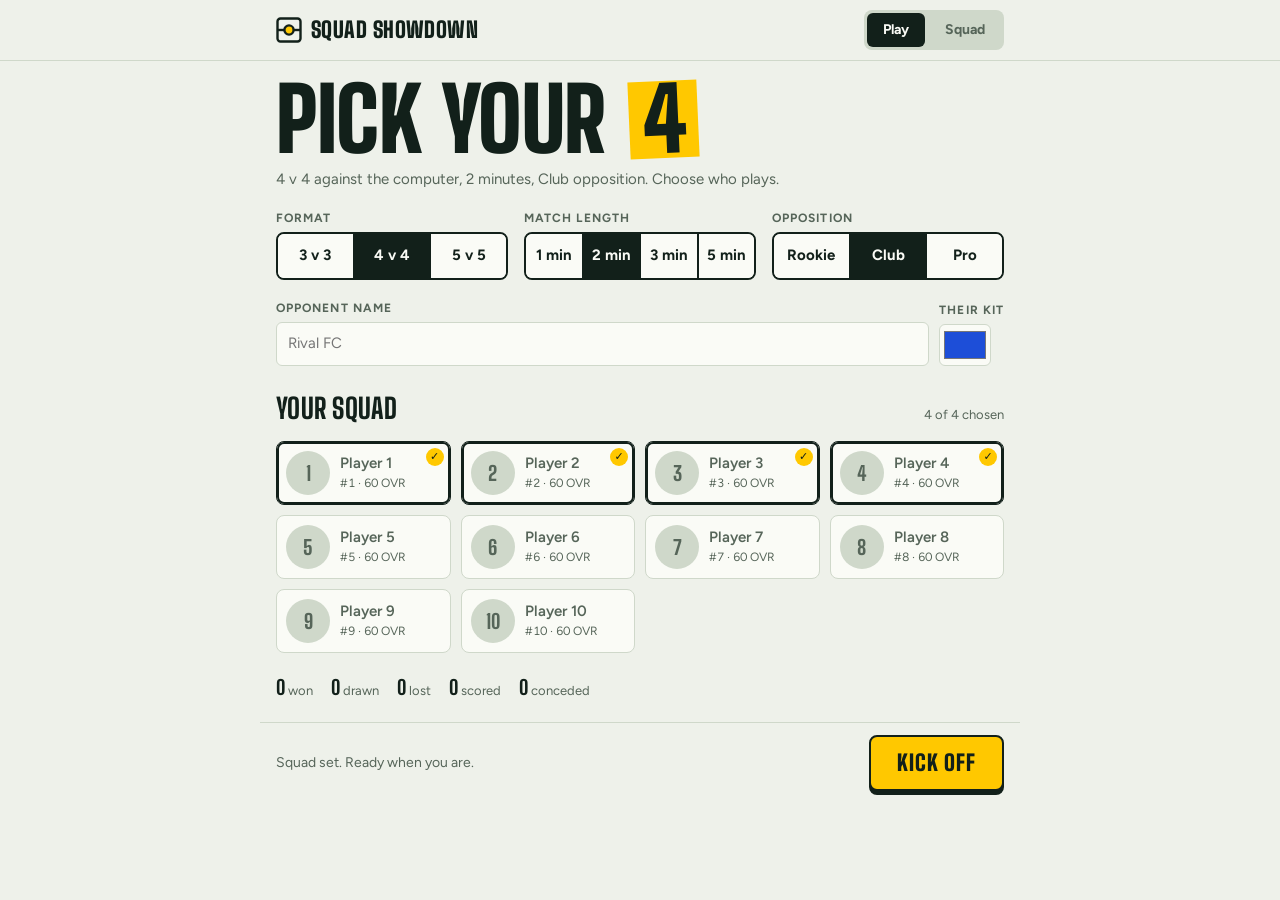
==== index.html @ dc497bc3 "index.html" ====
<!doctype html><html><head><meta charset=utf8><meta name=viewport content="width=device-width,initial-scale=1,viewport-fit=cover"><style>:root{color-scheme:light;box-sizing:border-box;padding-top:env(safe-area-inset-top,0px);padding-bottom:env(safe-area-inset-bottom,0px)}html{scroll-padding-top:env(safe-area-inset-top,0px)}body{margin:0;padding:0;font:14px -apple-system,BlinkMacSystemFont,sans-serif;background:#fff;color:#000}img{max-width:100%}[hidden]:not([hidden=until-found i]){display:none!important}</style></head><body>
<title>Squad Showdown</title>
<link rel="stylesheet" href="https://fonts.googleapis.com/css2?family=Big+Shoulders+Display:wght@700;800;900&family=Figtree:wght@400;500;600;700&display=swap">
<style>
/* Layout: one-column app with two tabs (Play, Squad). The match runs full-screen on a dark hall-floor stage; bib yellow marks the single main action on each screen. */
:root{
  --bg:#eef1ea; --surface:#fafbf6; --ink:#12201a; --muted:#566559; --line:#cfd8ca;
  --accent:#ffc800; --accent-ink:#12201a; --edge:#12201a; --danger:#b3261e; --ok:#1c7d45;
  --stage:#0f1913; --stage-ink:#eef5ef; --stage-mute:#93a89a;
  --f-display:'Big Shoulders Display','Arial Narrow',Impact,sans-serif;
  --f-body:'Figtree',system-ui,-apple-system,'Segoe UI',Roboto,sans-serif;
}
@media (prefers-color-scheme: dark){
  :root:not([data-theme="light"]){
    --bg:#0c1410; --surface:#15201a; --ink:#e8f0ea; --muted:#8fa296; --line:#273529;
    --edge:#050806; --danger:#ff8a7d; --ok:#4cd18a; color-scheme:dark;
  }
}
:root[data-theme="dark"]{
  --bg:#0c1410; --surface:#15201a; --ink:#e8f0ea; --muted:#8fa296; --line:#273529;
  --edge:#050806; --danger:#ff8a7d; --ok:#4cd18a; color-scheme:dark;
}
*{box-sizing:border-box}
[hidden]{display:none!important}
body{background:var(--bg);color:var(--ink);font:15px/1.45 var(--f-body);-webkit-text-size-adjust:100%}
html.playing,html.playing body{overflow:hidden}
button,input,textarea{font:inherit;color:inherit}
button{cursor:pointer;touch-action:manipulation}
:focus-visible{outline:3px solid var(--accent);outline-offset:2px}
h1,h2{margin:0;font-family:var(--f-display);text-transform:uppercase;text-wrap:balance}

/* header */
.top{position:sticky;top:env(safe-area-inset-top,0px);z-index:5;background:var(--bg);border-bottom:1px solid var(--line)}
.top-in{max-width:760px;margin:0 auto;padding:10px 16px;display:flex;align-items:center;justify-content:space-between;gap:12px}
.brand{display:flex;align-items:center;gap:9px;font:900 22px/1 var(--f-display);text-transform:uppercase;letter-spacing:.02em}
.brand svg{flex:none}
.tabs{display:flex;gap:4px;background:var(--line);padding:3px;border-radius:8px}
.tabs button{border:0;background:transparent;padding:7px 16px;border-radius:6px;font-weight:700;font-size:14px;color:var(--muted)}
.tabs button[aria-selected="true"]{background:var(--ink);color:var(--surface)}

.wrap{max-width:760px;margin:0 auto;padding:20px 16px 8px;display:flex;flex-direction:column;gap:22px}
.wrap > section{display:flex;flex-direction:column;gap:22px;min-width:0}

/* hero */
.hero h1{font-weight:900;font-size:clamp(46px,13vw,88px);line-height:.88;letter-spacing:-.005em}
.hero .n{display:inline-block;background:var(--accent);color:var(--accent-ink);padding:0 .14em;transform:rotate(-2.5deg);margin-left:.05em}
.lede{margin:10px 0 0;color:var(--muted);max-width:52ch}

/* setup */
.setup{display:grid;grid-template-columns:repeat(auto-fit,minmax(220px,1fr));gap:16px}
fieldset{border:0;margin:0;padding:0;min-width:0}
legend,.lbl{font:700 12px/1 var(--f-body);letter-spacing:.09em;text-transform:uppercase;color:var(--muted);padding:0 0 8px}
.seg{display:flex;border:2px solid var(--ink);border-radius:8px;overflow:hidden}
.seg button{flex:1;border:0;background:var(--surface);padding:11px 6px;font-weight:700;font-size:15px;border-left:2px solid var(--ink);min-width:0}
.seg button:first-child{border-left:0}
.seg button[aria-pressed="true"]{background:var(--ink);color:var(--surface)}
.opp{display:flex;gap:10px;align-items:flex-end;flex-wrap:wrap}
.opp .fld{flex:1;min-width:180px}
.fld{display:flex;flex-direction:column;min-width:0}
.fld > span{font:700 12px/1 var(--f-body);letter-spacing:.09em;text-transform:uppercase;color:var(--muted);padding-bottom:8px}
input[type=text],input[type=number],textarea{width:100%;background:var(--surface);border:1px solid var(--line);border-radius:6px;padding:10px 11px;min-width:0}
input[type=text]:focus,input[type=number]:focus,textarea:focus{border-color:var(--ink)}
input[type=color]{width:52px;height:42px;padding:2px;border:1px solid var(--line);border-radius:6px;background:var(--surface)}

.sec-h{display:flex;align-items:baseline;justify-content:space-between;gap:12px;flex-wrap:wrap}
.sec-h h2{font-size:28px;font-weight:800;letter-spacing:.01em}
.sec-h .mini{color:var(--muted);font-size:13px}

/* pick tiles */
.pick-grid{display:grid;grid-template-columns:repeat(auto-fill,minmax(150px,1fr));gap:10px}
.tile{position:relative;display:flex;align-items:center;gap:10px;text-align:left;background:var(--surface);border:1px solid var(--line);border-radius:8px;padding:9px;min-width:0}
.tile[aria-pressed="true"]{border-color:var(--ink);box-shadow:inset 0 0 0 2px var(--ink)}
.tile .tick{position:absolute;top:6px;right:6px;width:18px;height:18px;border-radius:50%;background:var(--accent);color:var(--accent-ink);display:none;place-items:center;font-size:11px;font-weight:900}
.tile[aria-pressed="true"] .tick{display:grid}
.av{flex:none;width:44px;height:44px;border-radius:50%;overflow:hidden;background:var(--line);display:grid;place-items:center;font:800 20px var(--f-display);color:var(--muted)}
.av img{width:100%;height:100%;object-fit:cover;display:block}
.tt{min-width:0;display:flex;flex-direction:column}
.tn{font-weight:700;white-space:nowrap;overflow:hidden;text-overflow:ellipsis}
.tm{font-size:12px;color:var(--muted);font-variant-numeric:tabular-nums}
.tn.ph{color:var(--muted);font-weight:600}

.record{display:flex;gap:18px;flex-wrap:wrap;color:var(--muted);font-size:13px;font-variant-numeric:tabular-nums}
.record b{color:var(--ink);font:800 20px var(--f-display);margin-right:3px}

/* buttons */
.btn{border:2px solid var(--ink);background:var(--surface);border-radius:8px;padding:10px 16px;font-weight:700}
.btn.primary{background:var(--accent);color:var(--accent-ink);border-color:var(--edge);box-shadow:0 4px 0 var(--edge);font:900 22px/1 var(--f-display);text-transform:uppercase;letter-spacing:.04em;padding:15px 26px}
.btn.primary:active:not(:disabled){transform:translateY(3px);box-shadow:0 1px 0 var(--edge)}
.btn:disabled{opacity:.45;cursor:not-allowed;box-shadow:none}
.link{background:none;border:0;padding:4px 0;color:var(--muted);text-decoration:underline;text-underline-offset:3px;font-size:13px}
.link.warn{color:var(--danger);font-weight:700}

.cta{position:sticky;bottom:env(safe-area-inset-bottom,0px);background:var(--bg);border-top:1px solid var(--line);margin:0 -16px;padding:12px 16px;display:flex;align-items:center;justify-content:space-between;gap:14px;flex-wrap:wrap;z-index:4}
.cta p{margin:0;color:var(--muted);font-size:14px;min-width:0;flex:1 1 180px}

/* squad editor */
.team-row{display:flex;gap:10px;align-items:flex-end;flex-wrap:wrap}
.team-row .fld{flex:1;min-width:200px}
.note{margin:0;color:var(--muted);font-size:14px;max-width:60ch}
.sync{margin:0;padding:9px 12px;border:1px solid var(--line);border-radius:6px;background:var(--surface);color:var(--muted);font-size:13px}
.sync[data-k="ok"]{border-color:var(--ok);color:var(--ok)}
.sync[data-k="err"]{border-color:var(--danger);color:var(--danger)}
.sync[data-k="ro"]{border-color:var(--ink);color:var(--ink)}
.pc-foot .em{color:var(--danger)}
.plist{display:grid;gap:12px}
.pcard{display:grid;grid-template-columns:auto minmax(0,1fr);gap:14px;padding:14px;background:var(--surface);border:1px solid var(--line);border-radius:8px}
.pc-media{position:relative;display:flex;flex-direction:column;align-items:center;gap:8px}
.photo{position:relative;width:84px;height:84px;border-radius:50%;border:2px dashed var(--muted);background:var(--bg);color:var(--muted);display:grid;place-items:center;padding:0;overflow:hidden;font-size:11px;font-weight:700;text-align:center}
.photo span{display:block;margin-top:-6px}
.photo svg{display:block;margin:0 auto 2px}
.photo.has{border:2px solid var(--ink)}
.photo img{width:100%;height:100%;object-fit:cover;display:block}
.unphoto{position:absolute;top:-4px;right:-6px;width:24px;height:24px;border-radius:50%;border:2px solid var(--ink);background:var(--surface);font-weight:900;line-height:1;padding:0;font-size:13px}
.ovr{min-width:44px;text-align:center;font:900 26px/1 var(--f-display);padding:5px 8px 4px;border-radius:6px;background:var(--ink);color:var(--surface);font-variant-numeric:tabular-nums}
.ovr.hi{background:var(--accent);color:var(--accent-ink)}
.pc-main{display:flex;flex-direction:column;gap:12px;min-width:0}
.pc-top{display:flex;gap:10px}
.pc-top .grow{flex:1}
.fld.num{width:74px;flex:none}
.stats{display:grid;grid-template-columns:repeat(auto-fit,minmax(130px,1fr));gap:8px 16px}
.stat{display:flex;flex-direction:column;gap:2px;min-width:0}
.sl{display:flex;justify-content:space-between;align-items:baseline;font-size:12px;letter-spacing:.08em;color:var(--muted)}
.sl output{font:800 18px/1 var(--f-display);color:var(--ink);font-variant-numeric:tabular-nums}
input[type=range]{width:100%;accent-color:var(--ink);margin:4px 0}
.pc-foot{display:flex;justify-content:space-between;align-items:center;gap:10px;min-height:24px}
.pc-foot .mini{font-size:12px;color:var(--muted)}
.row-actions{display:flex;gap:10px;flex-wrap:wrap;align-items:center}
details.backup{border:1px solid var(--line);border-radius:8px;background:var(--surface);padding:12px 14px}
details.backup summary{font-weight:700;cursor:pointer}
details.backup .in{display:flex;flex-direction:column;gap:10px;margin-top:12px}
textarea{min-height:92px;font:12px/1.35 ui-monospace,Menlo,Consolas,monospace;resize:vertical;word-break:break-all}
.msg{margin:0;font-size:13px;color:var(--muted);min-height:1.2em}

/* ---------- match screen ---------- */
#game{position:fixed;inset:0;z-index:100;display:flex;flex-direction:column;background:var(--stage);color:var(--stage-ink);padding-top:env(safe-area-inset-top,0px);padding-bottom:env(safe-area-inset-bottom,0px);touch-action:none;user-select:none;-webkit-user-select:none;-webkit-touch-callout:none}
.hud{display:flex;align-items:center;gap:6px;padding:8px 10px 4px}
.hud > button{flex:none;width:40px;height:40px;border-radius:8px;border:1px solid #ffffff2b;background:#ffffff12;color:var(--stage-ink);font-weight:800;padding:0}
.board{flex:1;min-width:0;display:grid;grid-template-columns:minmax(0,1fr) auto minmax(0,1fr);align-items:center;gap:6px}
.side{display:flex;align-items:center;gap:6px;min-width:0;font:800 14px/1 var(--f-display);text-transform:uppercase;letter-spacing:.05em}
.side.away{justify-content:flex-end}
.side span{overflow:hidden;text-overflow:ellipsis;white-space:nowrap}
.chip{flex:none;width:12px;height:12px;border-radius:50%;border:2px solid #ffffffb0}
.score{display:flex;align-items:center;gap:8px;font:900 38px/1 var(--f-display);font-variant-numeric:tabular-nums}
.score small{font:700 15px/1 var(--f-body);color:var(--stage-mute);min-width:2.9em;text-align:center;font-variant-numeric:tabular-nums}
.score small.low{color:var(--accent)}
.stage{position:relative;flex:1;min-height:0;display:flex;align-items:center;justify-content:center;padding:0 6px}
#cv{display:block;border-radius:10px;touch-action:none}
.banner{position:absolute;left:0;right:0;top:50%;transform:translateY(-50%);text-align:center;pointer-events:none;padding:14px 12px;background:linear-gradient(90deg,transparent,#000000a8 18%,#000000a8 82%,transparent)}
.banner.show{animation:pop .35s cubic-bezier(.2,1.3,.4,1) both}
.banner .t{font:900 clamp(54px,17vw,112px)/.9 var(--f-display);text-transform:uppercase;letter-spacing:.01em}
.banner.goal .t{color:var(--accent)}
.banner .s{margin-top:6px;font-weight:600;color:var(--stage-ink);font-size:16px}
@keyframes pop{from{opacity:0;transform:translateY(-50%) scale(.7)}to{opacity:1;transform:translateY(-50%) scale(1)}}
@media (prefers-reduced-motion: reduce){.banner.show{animation:none}.btn.primary:active:not(:disabled){transform:none}}

.pad{display:none;height:clamp(150px,24vh,190px);padding:0 10px 10px;gap:10px}
#game.touch .pad{display:flex}
#game.touch .kbd{display:none}
.kbd{padding:6px 12px 10px;text-align:center;color:var(--stage-mute);font-size:12px}
.kbd kbd{font:700 11px var(--f-body);background:#ffffff1a;border:1px solid #ffffff2b;border-radius:4px;padding:1px 6px;margin:0 2px;color:var(--stage-ink)}
#stickZone{position:relative;flex:1;min-width:0;touch-action:none}
#stickBase{position:absolute;left:50%;top:50%;width:112px;height:112px;margin:-56px 0 0 -56px;border-radius:50%;border:2px solid #ffffff3d;background:#ffffff0f}
#stickBase.on{border-color:#ffffff80;background:#ffffff1c}
#stickKnob{position:absolute;left:50%;top:50%;width:52px;height:52px;margin:-26px 0 0 -26px;border-radius:50%;background:#ffffffc8;box-shadow:0 2px 8px #0006}
.btns{position:relative;flex:1;min-width:0}
.pb{position:absolute;border-radius:50%;border:2px solid #ffffff55;background:#ffffff14;color:var(--stage-ink);font:900 15px/1 var(--f-display);letter-spacing:.06em;text-transform:uppercase;display:grid;place-items:center;padding:0;touch-action:none}
.pb.on{background:#ffffff40}
#bShoot{width:86px;height:86px;right:6px;bottom:12px;background:conic-gradient(#fff var(--c,0deg),var(--accent) 0);color:var(--accent-ink);border:3px solid #0b120e;font-size:17px}
#bShoot span{display:grid;place-items:center;width:66px;height:66px;border-radius:50%;background:var(--accent)}
#bPass{width:64px;height:64px;right:104px;bottom:26px}
#bSprint{width:64px;height:64px;right:24px;bottom:108px}

.sheet{position:absolute;inset:0;z-index:5;display:grid;place-items:center;background:#060c09c7;padding:16px;touch-action:auto}
.sheet .card{background:var(--surface);color:var(--ink);width:min(100%,400px);border-radius:10px;padding:22px 20px;display:flex;flex-direction:column;gap:14px;max-height:100%;overflow:auto}
.sheet h2{font-size:34px;font-weight:900;line-height:1}
.sheet ul{margin:0;padding:0;list-style:none;display:grid;gap:6px;font-size:14px}
.sheet li{display:flex;gap:8px;align-items:baseline;justify-content:space-between}
.sheet li span:last-child{color:var(--muted);font-variant-numeric:tabular-nums}
.res-score{display:grid;grid-template-columns:minmax(0,1fr) auto minmax(0,1fr);align-items:center;gap:10px;text-align:center}
.res-score .tm{font:800 15px var(--f-display);text-transform:uppercase;letter-spacing:.04em;overflow:hidden;text-overflow:ellipsis;white-space:nowrap;color:var(--ink)}
.res-score .sc{font:900 64px/1 var(--f-display);font-variant-numeric:tabular-nums}
.res-verdict{font:800 14px var(--f-body);letter-spacing:.09em;text-transform:uppercase;color:var(--muted);text-align:center}
.card .btn.primary{font-size:20px;padding:13px 20px}
.btn-row{display:flex;gap:10px;flex-wrap:wrap}
.btn-row .btn{flex:1}
</style>

<div id="app">
  <header class="top">
    <div class="top-in">
      <div class="brand">
        <svg width="26" height="26" viewBox="0 0 26 26" aria-hidden="true"><rect x="1.5" y="1.5" width="23" height="23" rx="3" fill="none" stroke="currentColor" stroke-width="2.4"/><line x1="1.5" y1="13" x2="24.5" y2="13" stroke="currentColor" stroke-width="2.4"/><circle cx="13" cy="13" r="4.6" fill="#ffc800" stroke="currentColor" stroke-width="2.4"/></svg>
        <span>Squad Showdown</span>
      </div>
      <nav class="tabs" role="tablist" aria-label="Sections">
        <button type="button" role="tab" data-tab="play" aria-selected="true">Play</button>
        <button type="button" role="tab" data-tab="squad" aria-selected="false">Squad</button>
      </nav>
    </div>
  </header>

  <main class="wrap">
    <section id="tab-play" aria-label="Match setup">
      <div class="hero">
        <h1 id="pickTitle">Pick your <span class="n">4</span></h1>
        <p class="lede" id="pickSub"></p>
      </div>

      <div class="setup">
        <fieldset><legend>Format</legend>
          <div class="seg" id="segFormat">
            <button type="button" data-v="3">3 v 3</button><button type="button" data-v="4">4 v 4</button><button type="button" data-v="5">5 v 5</button>
          </div>
        </fieldset>
        <fieldset><legend>Match length</legend>
          <div class="seg" id="segMinutes">
            <button type="button" data-v="1">1 min</button><button type="button" data-v="2">2 min</button><button type="button" data-v="3">3 min</button><button type="button" data-v="5">5 min</button>
          </div>
        </fieldset>
        <fieldset><legend>Opposition</legend>
          <div class="seg" id="segLevel">
            <button type="button" data-v="rookie">Rookie</button><button type="button" data-v="club">Club</button><button type="button" data-v="pro">Pro</button>
          </div>
        </fieldset>
      </div>

      <div class="opp">
        <label class="fld"><span>Opponent name</span><input type="text" id="oppName" maxlength="24" placeholder="Rival FC" autocomplete="off"></label>
        <label class="fld" style="flex:none;min-width:0"><span>Their kit</span><input type="color" id="oppColor" value="#1d4ed8"></label>
      </div>

      <div>
        <div class="sec-h"><h2>Your squad</h2><span class="mini" id="pickHint">Tap to select</span></div>
        <div class="pick-grid" id="pickGrid" style="margin-top:12px"></div>
      </div>

      <div class="record" id="record"></div>

      <div class="cta">
        <p id="ctaMsg"></p>
        <button type="button" class="btn primary" id="btnKick">Kick off</button>
      </div>
    </section>

    <section id="tab-squad" hidden aria-label="Squad editor">
      <div class="hero">
        <h1>Your <span class="n">squad</span></h1>
        <p class="lede">These are placeholders. Type each player's name and shirt number, add a photo and set their ratings from 10 to 99. Changes save as you type.</p>
      </div>
      <p class="sync" id="syncNote" role="status" data-k="sync">Connecting to the shared squad...</p>
      <div class="team-row">
        <label class="fld"><span>Team name</span><input type="text" id="teamName" maxlength="28" placeholder="Your Team" autocomplete="off"></label>
        <label class="fld" style="flex:none;min-width:0"><span>Your kit</span><input type="color" id="teamColor" value="#e5383b"></label>
      </div>
      <div class="plist" id="squadList"></div>
      <div class="row-actions">
        <button type="button" class="btn" id="btnAdd">Add player</button>
        <span class="msg" id="addMsg"></span>
      </div>
      <details class="backup">
        <summary>Backup and move to another device</summary>
        <div class="in">
          <p class="note">Copy your squad code and keep it somewhere safe. Paste it here on any device and press Load to bring your players, photos and ratings back.</p>
          <textarea id="bkCode" aria-label="Squad code" placeholder="Your squad code appears here" spellcheck="false"></textarea>
          <div class="row-actions">
            <button type="button" class="btn" id="bkCopy">Copy squad code</button>
            <button type="button" class="btn" id="bkLoad">Load from code</button>
          </div>
          <p class="msg" id="bkMsg" role="status"></p>
        </div>
      </details>
    </section>
  </main>
</div>

<div id="game" hidden>
  <div class="hud">
    <button type="button" id="btnPause" aria-label="Pause">II</button>
    <div class="board">
      <div class="side"><i class="chip" id="hChip"></i><span id="hName">You</span></div>
      <div class="score"><b id="hScore">0</b><small id="clock">2:00</small><b id="aScore">0</b></div>
      <div class="side away"><span id="aName">Rivals</span><i class="chip" id="aChip"></i></div>
    </div>
    <button type="button" id="btnSound" aria-label="Sound on">On</button>
  </div>
  <div class="stage" id="stage">
    <canvas id="cv" aria-label="Football pitch"></canvas>
    <div class="banner" id="banner" hidden><div class="t" id="bT"></div><div class="s" id="bS"></div></div>
    <div class="sheet" id="pauseSheet" hidden>
      <div class="card">
        <h2>Paused</h2>
        <ul>
          <li><span>Move</span><span>Stick or WASD</span></li>
          <li><span>Shoot (hold to power up)</span><span>Shoot or Space</span></li>
          <li><span>Pass, or switch player</span><span>Pass or K</span></li>
          <li><span>Sprint</span><span>Sprint or Shift</span></li>
          <li><span>Tackle (when you have no ball)</span><span>Shoot button</span></li>
        </ul>
        <div class="btn-row"><button type="button" class="btn" id="btnQuit">Quit match</button><button type="button" class="btn primary" id="btnResume">Resume</button></div>
      </div>
    </div>
    <div class="sheet" id="resultSheet" hidden>
      <div class="card">
        <div class="res-verdict" id="resVerdict">Full time</div>
        <div class="res-score"><span class="tm" id="resH"></span><span class="sc" id="resS">0 - 0</span><span class="tm" id="resA"></span></div>
        <ul id="resList"></ul>
        <div class="btn-row"><button type="button" class="btn" id="btnMenu">Squad</button><button type="button" class="btn primary" id="btnRematch">Rematch</button></div>
      </div>
    </div>
  </div>
  <div class="pad" id="pad">
    <div id="stickZone"><div id="stickBase"><div id="stickKnob"></div></div></div>
    <div class="btns">
      <button type="button" class="pb" id="bSprint">Sprint</button>
      <button type="button" class="pb" id="bPass">Pass</button>
      <button type="button" class="pb" id="bShoot" aria-label="Shoot"><span>Shoot</span></button>
    </div>
  </div>
  <div class="kbd">Move <kbd>WASD</kbd> Shoot <kbd>Space</kbd> Pass or switch <kbd>K</kbd> Sprint <kbd>Shift</kbd> Pause <kbd>P</kbd></div>
</div>

<script id="engine">
/* ===== ENGINE: pitch, physics, AI. No DOM access here. ===== */
const W=540,H=820,SIDE=18,M=44,NETD=36,GOAL_W=130,GOAL_X0=(W-GOAL_W)/2,PR=19,BR=8,TAU=Math.PI*2;
const LEVEL={
  rookie:{speed:.8,react:.55,range:190,aimErr:.22,stat:46},
  club:{speed:.92,react:.4,range:230,aimErr:.16,stat:60},
  pro:{speed:1.02,react:.27,range:270,aimErr:.11,stat:75}
};
const FORM={
  3:[{x:.5,d:.2},{x:.25,d:.52},{x:.75,d:.52}],
  4:[{x:.5,d:.18},{x:.2,d:.42},{x:.8,d:.42},{x:.5,d:.64}],
  5:[{x:.32,d:.17},{x:.68,d:.17},{x:.5,d:.42},{x:.2,d:.62},{x:.8,d:.62}]
};
const NICK=['Tank','Rocket','Wall','Ghost','Hammer','Tiny','Flash','Brick','Maverick','Shadow','Bolt','Anchor'];
const hooks={emit(){}};
let G=null;
const input={mx:0,my:0,sprint:false,shoot:false,shootDown:false,shootUp:false,passDown:false};
const clamp=(v,a,b)=>v<a?a:v>b?b:v;
const rand=(a,b)=>a+Math.random()*(b-a);

function mkPlayer(team,idx,d){
  return {id:d.id,team,idx,name:d.name,num:d.num,s:{pace:d.pace,shoot:d.shoot,pass:d.pass,def:d.def},img:d.img||null,
    x:W/2,y:H/2,vx:0,vy:0,dvx:0,dvy:0,fx:0,fy:team===0?-1:1,cd:0,stamina:1,charge:0,tackleT:0,tackleCd:0,ai:{t:Math.random()*.3}};
}
function newMatch(cfg){
  const lv=LEVEL[cfg.level]||LEVEL.club,players=[];
  cfg.home.players.forEach((hp,i)=>players.push(mkPlayer(0,i,hp)));
  const nick=NICK.slice().sort(()=>Math.random()-.5),nums=[];
  while(nums.length<cfg.n){const x=1+Math.floor(Math.random()*30);if(!nums.includes(x))nums.push(x);}
  const st=()=>clamp(Math.round(lv.stat+rand(-9,9)),25,95);
  for(let i=0;i<cfg.n;i++)players.push(mkPlayer(1,i,{id:'ai'+i,name:nick[i],num:nums[i],pace:st(),shoot:st(),pass:st(),def:st()}));
  G={cfg,n:cfg.n,lv,total:cfg.minutes*60,t:cfg.minutes*60,score:[0,0],players,
    ball:{x:W/2,y:H/2,vx:0,vy:0,owner:null,last:null,rot:0},state:'kickoff',stateT:0,kickTeam:0,
    controlled:null,manual:true,expect:null,scorers:[],shots:[0,0],particles:[],paused:false,swT:0};
  resetPositions(0);
  return G;
}
function slotPos(team,i,n,ballDepth,attacking){
  const f=FORM[n][i];
  let d=f.d+(ballDepth-.5)*.5+(attacking?.08:-.02);
  d=clamp(d,.1,.88);
  return {x:W*f.x,y:team===0?H*(1-d):H*d};
}
function resetPositions(kt){
  const g=G,n=g.n,b=g.ball;
  for(const p of g.players){
    const sp=slotPos(p.team,p.idx,n,.5,false);
    p.x=sp.x;p.y=sp.y;p.vx=p.vy=p.dvx=p.dvy=0;p.fx=0;p.fy=p.team===0?-1:1;p.cd=0;p.charge=0;p.tackleT=0;
  }
  const ki=n===5?2:n===4?3:1;
  const kp=g.players.find(p=>p.team===kt&&p.idx===ki);
  kp.x=W/2;kp.y=H/2+(kt===0?30:-30);
  b.x=W/2;b.y=H/2;b.vx=b.vy=0;b.owner=null;b.last=null;
  g.expect=null;g.state='kickoff';g.stateT=0;
  if(g.manual){
    let best=null,bd=1e9;
    for(const p of g.players){if(p.team!==0)continue;const d=Math.hypot(p.x-b.x,p.y-b.y);if(d<bd){bd=d;best=p;}}
    g.controlled=best;
  } else g.controlled=null;
  hooks.emit('kickoff');
}
function maxSpeed(p){
  let s=160+p.s.pace*1.15;
  if(p.team===1)s*=G.lv.speed;else if(p!==G.controlled)s*=.95;
  if(G.ball.owner===p)s*=.93;
  if(p.tackleT>0)s*=1.35;
  return s;
}
function moveTo(p,tx,ty,sf,arrive){
  const dx=tx-p.x,dy=ty-p.y,d=Math.hypot(dx,dy);
  if(d<4){p.dvx=0;p.dvy=0;return;}
  const sp=maxSpeed(p)*sf*(arrive?Math.min(1,d/46):1);
  p.dvx=dx/d*sp;p.dvy=dy/d*sp;
}
function segDist(px,py,ax,ay,bx,by){
  const dx=bx-ax,dy=by-ay,l2=dx*dx+dy*dy||1;
  const t=clamp(((px-ax)*dx+(py-ay)*dy)/l2,0,1);
  return Math.hypot(px-(ax+dx*t),py-(ay+dy*t));
}
function laneOpen(p,m){
  for(const o of G.players){if(o.team===p.team)continue;if(segDist(o.x,o.y,p.x,p.y,m.x,m.y)<30)return false;}
  return true;
}
function kick(p,ax,ay,speed,err){
  const b=G.ball,a=Math.atan2(ay,ax)+(Math.random()-.5)*2*err,cx=Math.cos(a),cy=Math.sin(a);
  b.vx=cx*speed;b.vy=cy*speed;b.owner=null;b.last=p;p.cd=.32;
  b.x=clamp(p.x+cx*(PR+BR+2),BR,W-BR);b.y=clamp(p.y+cy*(PR+BR+2),BR,H-BR);
  hooks.emit('kick',{speed});
}
function passTo(p,m,errBase){
  const tx=m.x+m.vx*.28,ty=m.y+m.vy*.28,dx=tx-p.x,dy=ty-p.y,d=Math.hypot(dx,dy);
  const speed=clamp(220+d*1.45,280,640)*(.88+p.s.pass/500);
  kick(p,dx,dy,speed,errBase*(1.2-p.s.pass/100));
  G.expect={p:m,team:p.team,t:1.4};
}
function pickMate(p,adv){
  const dirY=p.team===0?-1:1;let best=null,bs=-1e9;
  for(const m of G.players){
    if(m.team!==p.team||m===p)continue;
    const dx=m.x-p.x,dy=m.y-p.y,d=Math.hypot(dx,dy);
    if(d<70||d>440)continue;
    const prog=dy*dirY;
    if(adv&&prog<110)continue;
    if(prog<-70)continue;
    if(!laneOpen(p,m))continue;
    const sc=prog*.6-d*.05;
    if(sc>bs){bs=sc;best=m;}
  }
  return best;
}
function aiShoot(p){
  const gy=p.team===0?0:H,tx=GOAL_X0+GOAL_W*rand(.15,.85);
  const speed=(540+p.s.shoot*3.4)*(.92+Math.random()*.1);
  kick(p,tx-p.x,gy-p.y,speed,G.lv.aimErr*(1.25-p.s.shoot/100));
  G.shots[p.team]++;
}
function aiCarry(p,dt){
  const g=G,lv=g.lv,team=p.team,gy=team===0?0:H;
  let ax=W/2-p.x,ay=gy-p.y;
  const l=Math.hypot(ax,ay)||1;ax/=l;ay/=l;
  let nd=1e9;
  for(const o of g.players){
    if(o.team===team)continue;
    const ox=p.x-o.x,oy=p.y-o.y,d=Math.hypot(ox,oy);
    if(d<nd)nd=d;
    if(d<110&&d>.1){const w=(1-d/110)*1.8;ax+=ox/d*w;ay+=oy/d*w;}
  }
  if(p.x<80)ax+=.7;else if(p.x>W-80)ax-=.7;
  const m=Math.hypot(ax,ay)||1,sp=maxSpeed(p);
  p.dvx=ax/m*sp;p.dvy=ay/m*sp;
  p.ai.t-=dt;if(p.ai.t>0)return;
  p.ai.t=lv.react+Math.random()*.15;
  const dg=Math.abs(gy-p.y),lat=Math.abs(p.x-W/2);
  if(dg<lv.range&&lat<dg*.8+30&&Math.random()<.5){aiShoot(p);return;}
  if(nd<68&&Math.random()<.65){const mt=pickMate(p,false);if(mt){passTo(p,mt,lv.aimErr*.6);return;}}
  if(Math.random()<.1){const mt=pickMate(p,true);if(mt)passTo(p,mt,lv.aimErr*.6);}
}
function teamAI(team,dt){
  const g=G,b=g.ball,n=g.n,ps=g.players.filter(p=>p.team===team),owner=b.owner;
  const has=!!owner&&owner.team===team,theirs=!!owner&&owner.team!==team;
  const ballDepth=team===0?1-b.y/H:b.y/H;
  const pb={x:clamp(b.x+b.vx*.28,0,W),y:clamp(b.y+b.vy*.28,0,H)};
  const sorted=ps.slice().sort((a,c)=>((a.x-pb.x)**2+(a.y-pb.y)**2)-((c.x-pb.x)**2+(c.y-pb.y)**2));
  const chasers=new Set(has?[]:sorted.slice(0,n>=5?2:1));
  if(g.expect&&g.expect.team===team)chasers.add(g.expect.p);
  for(const p of ps){
    if(g.manual&&team===0&&p===g.controlled)continue;
    if(p===owner){aiCarry(p,dt);continue;}
    if(chasers.has(p)){
      if(theirs){
        const o=owner;
        moveTo(p,o.x+o.vx*.15,o.y+o.vy*.15,1,false);
        if(p.tackleCd<=0&&Math.hypot(o.x-p.x,o.y-p.y)<44&&Math.random()<1.4*dt*(team===1?g.lv.speed:1)){p.tackleT=.28;p.tackleCd=1.6;}
      } else moveTo(p,pb.x,pb.y,1,false);
      continue;
    }
    if(!has&&p.idx===0){
      const ky=team===0?H-62:62;
      let kx=W/2+clamp((b.x-W/2)*.55,-GOAL_W*.4,GOAL_W*.4);
      const towards=team===0?b.vy>120:b.vy<-120;
      if(towards&&!b.owner){
        const t=(ky-b.y)/b.vy;
        if(t>0&&t<1.2)kx=clamp(b.x+b.vx*t,W/2-GOAL_W*.5,W/2+GOAL_W*.5);
      }
      moveTo(p,kx,ky,1.1,true);
    } else {
      const sp=slotPos(team,p.idx,n,ballDepth,has);
      moveTo(p,sp.x,sp.y,.9,true);
    }
  }
}
function switchNearest(){
  const b=G.ball;let best=null,bd=1e9;
  for(const p of G.players){
    if(p.team!==0||p===G.controlled)continue;
    const d=Math.hypot(p.x-b.x,p.y-b.y);
    if(d<bd){bd=d;best=p;}
  }
  if(best){G.controlled=best;G.swT=.6;}
}
function autoSwitch(dt){
  if(!G.manual)return;
  const b=G.ball;
  if(b.owner&&b.owner.team===0){G.controlled=b.owner;return;}
  G.swT-=dt;
  if(G.swT>0&&G.controlled)return;
  G.swT=.18;
  const px=b.x+b.vx*.28,py=b.y+b.vy*.28;
  let best=null,bd=1e9;
  for(const p of G.players){if(p.team!==0)continue;const d=Math.hypot(p.x-px,p.y-py);if(d<bd){bd=d;best=p;}}
  const c=G.controlled;
  if(!c||(best!==c&&bd+30<Math.hypot(c.x-px,c.y-py)))G.controlled=best;
}
function aimDir(p){
  let ax=input.mx,ay=input.my;const m=Math.hypot(ax,ay);
  if(m<.2){ax=p.fx;ay=p.fy;}else{ax/=m;ay/=m;}
  return [ax,ay];
}
function humanShoot(p){
  let [ax,ay]=aimDir(p);
  const dxg=W/2-p.x,dyg=0-p.y,dg=Math.hypot(dxg,dyg)||1;
  if((ax*dxg+ay*dyg)/dg>.82&&dg<520){
    const cx=W/2+clamp(ax*dg*.35,-GOAL_W*.38,GOAL_W*.38),tx=cx-p.x,ty=0-p.y,l=Math.hypot(tx,ty)||1;
    ax=tx/l;ay=ty/l;
  }
  const c=clamp(p.charge/.7,0,1);
  kick(p,ax,ay,(430+p.s.shoot*4.2)*(.62+.38*c),.09*(1.2-p.s.shoot/100)*(.7+.5*c));
  G.shots[0]++;
}
function humanPass(p){
  const [ax,ay]=aimDir(p);
  let best=null,bs=-1e9;
  for(const m of G.players){
    if(m.team!==0||m===p)continue;
    const dx=m.x-p.x,dy=m.y-p.y,d=Math.hypot(dx,dy)||1,dot=(dx*ax+dy*ay)/d;
    if(dot<.3)continue;
    const sc=dot*100-d*.08+(laneOpen(p,m)?20:0);
    if(sc>bs){bs=sc;best=m;}
  }
  if(best){passTo(p,best,.1);G.controlled=best;}
  else kick(p,ax,ay,340,.08);
}
function humanControl(dt){
  const p=G.controlled;
  if(!G.manual||!p)return;
  const ix=input.mx,iy=input.my,m=Math.hypot(ix,iy);
  let ux=0,uy=0;
  if(m>.08){ux=ix/m;uy=iy/m;}
  const sprint=input.sprint&&m>.2&&p.stamina>.03;
  p.stamina=sprint?Math.max(0,p.stamina-.4*dt):Math.min(1,p.stamina+.2*dt);
  const owner=G.ball.owner===p;
  if(p.tackleT>0){
    const s=maxSpeed(p);p.dvx=p.fx*s;p.dvy=p.fy*s;
  } else {
    const s=maxSpeed(p)*(sprint?1.28:1)*(m>.08?Math.max(.35,Math.min(1,m)):0);
    p.dvx=ux*s;p.dvy=uy*s;
  }
  if(input.shootDown){
    input.shootDown=false;
    if(!owner&&p.tackleCd<=0){p.tackleT=.28;p.tackleCd=1.2;hooks.emit('tackle');}
  }
  if(input.shoot&&owner)p.charge=Math.min(.7,p.charge+dt);else if(!owner)p.charge=0;
  if(input.shootUp){input.shootUp=false;if(owner)humanShoot(p);p.charge=0;}
  if(input.passDown){input.passDown=false;if(owner)humanPass(p);else switchNearest();}
}
function movePlayers(dt){
  const g=G,ps=g.players;
  for(const p of ps){
    const k=Math.min(1,11*dt);
    p.vx+=(p.dvx-p.vx)*k;p.vy+=(p.dvy-p.vy)*k;
    p.x=clamp(p.x+p.vx*dt,PR,W-PR);p.y=clamp(p.y+p.vy*dt,PR,H-PR);
    const sp=Math.hypot(p.vx,p.vy);
    if(sp>30){
      const kk=Math.min(1,15*dt);
      p.fx+=(p.vx/sp-p.fx)*kk;p.fy+=(p.vy/sp-p.fy)*kk;
      const l=Math.hypot(p.fx,p.fy)||1;p.fx/=l;p.fy/=l;
    }
    p.cd=Math.max(0,p.cd-dt);p.tackleT=Math.max(0,p.tackleT-dt);p.tackleCd=Math.max(0,p.tackleCd-dt);
    if(p!==g.controlled)p.stamina=Math.min(1,p.stamina+.2*dt);
  }
  for(let i=0;i<ps.length;i++)for(let j=i+1;j<ps.length;j++){
    const a=ps[i],c=ps[j];
    let dx=c.x-a.x,dy=c.y-a.y,d=Math.hypot(dx,dy);
    const mn=PR*2-3;
    if(d<mn){
      if(d<.001){dx=Math.random()-.5;dy=Math.random()-.5;d=Math.hypot(dx,dy)||1;}
      const o=(mn-d)/2;dx/=d;dy/=d;
      a.x=clamp(a.x-dx*o,PR,W-PR);a.y=clamp(a.y-dy*o,PR,H-PR);
      c.x=clamp(c.x+dx*o,PR,W-PR);c.y=clamp(c.y+dy*o,PR,H-PR);
    }
  }
}
function takeBall(p){
  const b=G.ball;
  b.owner=p;b.last=p;b.vx=b.vy=0;G.expect=null;
  if(p.team===0&&G.manual)G.controlled=p;
}
function possession(dt){
  const b=G.ball;
  if(b.owner&&Math.hypot(b.owner.x-b.x,b.owner.y-b.y)>PR+BR+28)b.owner=null;
  let best=null,bd=1e9;
  for(const p of G.players){
    if(p.cd>0)continue;
    const d=Math.hypot(p.x-b.x,p.y-b.y);
    if(d<PR+BR+6+(p.idx===0&&Math.hypot(b.vx,b.vy)>=600?12:0)&&d<bd){best=p;bd=d;}
  }
  if(!best)return;
  if(!b.owner){
    if(Math.hypot(b.vx,b.vy)<600)takeBall(best);
    else{
      let nx=b.x-best.x,ny=b.y-best.y;const l=Math.hypot(nx,ny)||1;nx/=l;ny/=l;
      const dot=b.vx*nx+b.vy*ny;
      if(dot<0){b.vx-=2*dot*nx;b.vy-=2*dot*ny;}
      b.vx*=.45;b.vy*=.45;best.cd=.2;
      b.x=clamp(best.x+nx*(PR+BR+1),BR,W-BR);b.y=clamp(best.y+ny*(PR+BR+1),BR,H-BR);
    }
  } else if(best!==b.owner&&best.team!==b.owner.team){
    const o=b.owner,oSk=(o.s.pace+o.s.pass)/2;
    const rate=3.6*best.s.def/(best.s.def+oSk)*(best.tackleT>0?2.4:1);
    if(Math.random()<rate*dt){o.cd=.5;takeBall(best);}
  }
}
function goal(team){
  const g=G,b=g.ball,last=b.last;
  g.score[team]++;g.state='goal';g.stateT=0;g.kickTeam=1-team;b.owner=null;
  const own=!!last&&last.team!==team;
  const sc={team,own,time:g.total-g.t,name:last?last.name:'Unknown',num:last?last.num:0,id:(!own&&last)?last.id:null};
  g.scorers.push(sc);
  spawnParticles(b.x,team===0?-6:H+6,team===0?g.cfg.home.color:g.cfg.away.color);
  hooks.emit('goal',{team,sc,score:g.score.slice()});
}
function ballPhysics(dt){
  const b=G.ball;
  if(b.owner){
    const o=b.owner,tx=o.x+o.fx*(PR+BR-3),ty=o.y+o.fy*(PR+BR-3),k=Math.min(1,20*dt);
    b.x+=(tx-b.x)*k;b.y+=(ty-b.y)*k;b.vx=o.vx;b.vy=o.vy;
    b.x=clamp(b.x,BR,W-BR);b.y=clamp(b.y,BR,H-BR);
    b.rot+=Math.hypot(o.vx,o.vy)*dt/BR*.8;
    return;
  }
  b.x+=b.vx*dt;b.y+=b.vy*dt;
  const dm=Math.exp(-.95*dt);b.vx*=dm;b.vy*=dm;
  b.rot+=Math.hypot(b.vx,b.vy)*dt/BR*(b.vx>=0?1:-1);
  if(b.x<BR){b.x=BR;b.vx=Math.abs(b.vx)*.8;}
  else if(b.x>W-BR){b.x=W-BR;b.vx=-Math.abs(b.vx)*.8;}
  const inMouth=b.x>GOAL_X0+2&&b.x<GOAL_X0+GOAL_W-2;
  if(b.y<BR){
    if(inMouth){if(b.y<-BR)goal(0);}
    else{b.y=BR;b.vy=Math.abs(b.vy)*.8;}
  } else if(b.y>H-BR){
    if(inMouth){if(b.y>H+BR)goal(1);}
    else{b.y=H-BR;b.vy=-Math.abs(b.vy)*.8;}
  }
}
function netPhysics(dt){
  const b=G.ball;
  b.x+=b.vx*dt;b.y+=b.vy*dt;
  const d=Math.exp(-3*dt);b.vx*=d;b.vy*=d;
  const x0=GOAL_X0+BR,x1=GOAL_X0+GOAL_W-BR;
  if(b.x<x0){b.x=x0;b.vx=Math.abs(b.vx)*.4;}
  if(b.x>x1){b.x=x1;b.vx=-Math.abs(b.vx)*.4;}
  if(b.y<H/2){
    if(b.y<-NETD+BR){b.y=-NETD+BR;b.vy=Math.abs(b.vy)*.3;}
    if(b.y>-BR){b.y=-BR;b.vy=-Math.abs(b.vy)*.3;}
  } else {
    if(b.y>H+NETD-BR){b.y=H+NETD-BR;b.vy=-Math.abs(b.vy)*.3;}
    if(b.y<H+BR){b.y=H+BR;b.vy=Math.abs(b.vy)*.3;}
  }
}
function spawnParticles(x,y,col){
  for(let i=0;i<46;i++){
    const a=rand(0,TAU),s=rand(60,300);
    G.particles.push({x,y,vx:Math.cos(a)*s,vy:Math.sin(a)*s*.8+(y<H/2?120:-120),life:rand(.8,1.6),max:1.6,col:i%3===0?'#ffc800':i%3===1?'#ffffff':col,sz:rand(2.5,5)});
  }
}
function tickParticles(dt){
  const ps=G.particles;
  for(let i=ps.length-1;i>=0;i--){
    const p=ps[i];p.life-=dt;
    if(p.life<=0){ps.splice(i,1);continue;}
    p.x+=p.vx*dt;p.y+=p.vy*dt;p.vx*=.985;p.vy=p.vy*.985+260*dt*(p.y<H/2?1:-1)*.2;
  }
}
function step(dt){
  autoSwitch(dt);humanControl(dt);teamAI(0,dt);teamAI(1,dt);
  movePlayers(dt);possession(dt);ballPhysics(dt);
  if(G.expect){G.expect.t-=dt;if(G.expect.t<=0)G.expect=null;}
}
function settle(dt){
  for(const p of G.players){p.dvx=0;p.dvy=0;}
  movePlayers(dt);
}
function endMatch(){
  G.state='ended';G.stateT=0;
  hooks.emit('end');
}
function update(dt){
  const g=G;
  if(!g||g.paused)return;
  g.stateT+=dt;
  if(g.state==='kickoff'){
    settle(dt);
    if(g.stateT>=1.25){g.state='play';g.stateT=0;hooks.emit('go');}
    return;
  }
  if(g.state==='goal'){
    netPhysics(dt);settle(dt);tickParticles(dt);
    if(g.stateT>=2.5){if(g.t<=0)endMatch();else resetPositions(g.kickTeam);}
    return;
  }
  if(g.state==='ended'){settle(dt);tickParticles(dt);return;}
  g.t-=dt;
  if(g.t<=0){g.t=0;endMatch();return;}
  step(dt/2);step(dt/2);
  tickParticles(dt);
}
</script>

<script id="ui">
(function(){
'use strict';
const $=(s,r=document)=>r.querySelector(s);
const $$=(s,r=document)=>Array.from(r.querySelectorAll(s));
const uid=()=>Math.random().toString(36).slice(2,9);
const esc=s=>String(s).replace(/[&<>"']/g,c=>({'&':'&amp;','<':'&lt;','>':'&gt;','"':'&quot;',"'":'&#39;'}[c]));
const KEY='squad-showdown-v1';
const HEX=/^#[0-9a-f]{6}$/i;
const PHOTO=/^data:image\/(jpeg|png);base64,[A-Za-z0-9+\/=]+$/;
const toInt=(v,a,b,d)=>{v=Math.round(Number(v));return isFinite(v)?Math.min(b,Math.max(a,v)):d;};
const STATS=[['pace','PAC','Pace'],['shoot','SHO','Shooting'],['pass','PAS','Passing'],['def','DEF','Defending']];

/* ---------- saved data ---------- */
function blankPlayer(i){return {id:'p'+i,name:'',num:i,pace:60,shoot:60,pass:60,def:60,photo:'',o:i};}
function defaults(){
  const players=[];for(let i=1;i<=10;i++)players.push(blankPlayer(i));
  return {v:2,team:{name:'',color:'#e5383b'},players,settings:{format:4,minutes:2,level:'club',selected:[],oppName:'',oppColor:'#1d4ed8'},localMatches:[]};
}
function sanitize(p,i){
  p=p||{};
  const id=String(p.id||'').replace(/[^\w-]/g,'').slice(0,12)||uid();
  return {id,name:String(p.name||'').slice(0,24),num:toInt(p.num,1,99,i+1),pace:toInt(p.pace,10,99,60),shoot:toInt(p.shoot,10,99,60),pass:toInt(p.pass,10,99,60),def:toInt(p.def,10,99,60),photo:PHOTO.test(p.photo||'')?p.photo:'',o:toInt(p.o,0,1000000,i)};
}
function cleanMatch(m,id){
  if(!m||typeof m!=='object')return null;
  const ids=a=>Array.isArray(a)?a.filter(x=>typeof x==='string').slice(0,16):[];
  return {id:String(id||m.id||uid()),t:toInt(m.t,0,9e15,0),hs:toInt(m.hs,0,99,0),ag:toInt(m.ag,0,99,0),home:ids(m.home),g:ids(m.g).slice(0,200)};
}
const hasContent=p=>!!(p.name.trim()||p.photo||p.pace!==60||p.shoot!==60||p.pass!==60||p.def!==60);
function fix(s){
  const st=s.settings;
  if(![3,4,5].includes(st.format))st.format=4;
  if(![1,2,3,5].includes(st.minutes))st.minutes=2;
  if(!LEVEL[st.level])st.level='club';
  if(!HEX.test(st.oppColor))st.oppColor='#1d4ed8';
  st.oppName=String(st.oppName||'').slice(0,24);
  const ids=new Set(s.players.map(p=>p.id));
  let sel=(Array.isArray(st.selected)?st.selected:[]).filter((id,i,a)=>ids.has(id)&&a.indexOf(id)===i).slice(0,st.format);
  for(const p of s.players){if(sel.length>=st.format)break;if(!sel.includes(p.id))sel.push(p.id);}
  st.selected=sel;
  return s;
}
let LEGACY=false;
function load(){
  const d=defaults();let raw=null;
  try{raw=JSON.parse(localStorage.getItem(KEY)||'null');}catch(e){raw=null;}
  if(!raw||!Array.isArray(raw.players)||raw.players.length<5)return fix(d);
  const s=fix({
    v:raw.v===2?2:1,
    team:{name:String((raw.team&&raw.team.name)||'').slice(0,28),color:raw.team&&HEX.test(raw.team.color)?raw.team.color:d.team.color},
    players:raw.players.slice(0,16).map(sanitize),
    settings:Object.assign({},d.settings,raw.settings||{}),
    localMatches:(Array.isArray(raw.localMatches)?raw.localMatches:[]).map(m=>cleanMatch(m)).filter(Boolean).slice(-200)
  });
  LEGACY=s.v!==2&&s.players.some(hasContent);
  return s;
}
let S=load(),saveT=0;
function save(){clearTimeout(saveT);saveT=setTimeout(()=>{try{localStorage.setItem(KEY,JSON.stringify(S));}catch(e){}},250);}
const imgs=new Map();
function getImg(p){
  if(!p.photo)return null;
  let e=imgs.get(p.id);
  if(!e||e.src!==p.photo){const im=new Image();im.src=p.photo;e={src:p.photo,im};imgs.set(p.id,e);}
  return e.im;
}
const pname=(p,i)=>p.name.trim()||('Player '+(i+1));
const ovr=p=>Math.round((p.pace+p.shoot+p.pass+p.def)/4);
const avHTML=(p,i)=>p.photo?`<img src="${p.photo}" alt="">`:`<span>${esc(p.num||i+1)}</span>`;

/* ---------- tabs ---------- */
function showTab(t){
  $$('.tabs button').forEach(b=>b.setAttribute('aria-selected',String(b.dataset.tab===t)));
  $('#tab-play').hidden=t!=='play';$('#tab-squad').hidden=t!=='squad';
  if(t==='play')renderPlay();else renderSquad();
  window.scrollTo(0,0);
}
$$('.tabs button').forEach(b=>b.addEventListener('click',()=>showTab(b.dataset.tab)));

/* ---------- play tab ---------- */
let hintT=0;
function renderPlay(){
  const st=S.settings,n=st.format;
  fix(S);
  $('#pickTitle').innerHTML='Pick your <span class="n">'+n+'</span>';
  const lv={rookie:'Rookie',club:'Club',pro:'Pro'}[st.level];
  $('#pickSub').textContent=`${n} v ${n} against the computer, ${st.minutes} minute${st.minutes>1?'s':''}, ${lv} opposition. Choose who plays.`;
  [['#segFormat',st.format],['#segMinutes',st.minutes],['#segLevel',st.level]].forEach(([sel,v])=>{
    $$(sel+' button').forEach(b=>b.setAttribute('aria-pressed',String(b.dataset.v===String(v))));
  });
  $('#oppName').value=st.oppName;$('#oppColor').value=st.oppColor;
  $('#pickGrid').innerHTML=S.players.map((p,i)=>{
    const on=st.selected.includes(p.id);
    return `<button type="button" class="tile" data-id="${p.id}" aria-pressed="${on}">
      <span class="av">${avHTML(p,i)}</span>
      <span class="tt"><span class="tn${p.name.trim()?'':' ph'}">${esc(pname(p,i))}</span><span class="tm">#${p.num} &middot; ${ovr(p)} OVR</span></span>
      <span class="tick" aria-hidden="true">&#10003;</span></button>`;
  }).join('');
  renderRecord();
  updateCta();
}
function updateCta(msg){
  const n=S.settings.format,c=S.settings.selected.length;
  $('#pickHint').textContent=`${c} of ${n} chosen`;
  $('#ctaMsg').textContent=msg||(c<n?`Choose ${n-c} more to play.`:'Squad set. Ready when you are.');
  $('#btnKick').disabled=c!==n;
}
$('#pickGrid').addEventListener('click',e=>{
  const t=e.target.closest('.tile');if(!t)return;
  const id=t.dataset.id,sel=S.settings.selected,n=S.settings.format,i=sel.indexOf(id);
  if(i>=0)sel.splice(i,1);
  else if(sel.length<n)sel.push(id);
  else{updateCta(`You already have ${n}. Tap a chosen player to swap them out.`);clearTimeout(hintT);hintT=setTimeout(()=>updateCta(),2600);return;}
  t.setAttribute('aria-pressed',String(i<0));save();updateCta();
});
function bindSeg(sel,key,conv){
  $(sel).addEventListener('click',e=>{
    const b=e.target.closest('button');if(!b)return;
    S.settings[key]=conv(b.dataset.v);save();renderPlay();
  });
}
bindSeg('#segFormat','format',Number);bindSeg('#segMinutes','minutes',Number);bindSeg('#segLevel','level',String);
$('#oppName').addEventListener('input',e=>{S.settings.oppName=e.target.value.slice(0,24);save();});
$('#oppColor').addEventListener('input',e=>{S.settings.oppColor=e.target.value;save();});

/* ---------- squad tab (shared database with local fallback) ---------- */
let dbRef=null,ro=false,isOwner=false,firstDone=false,remoteMatches=[],lastRemote=null,teamSeeded=false,teamTimer=0,teamPending=false;
const timers=new Map(),inflight=new Set(),again=new Set();
const pending=id=>timers.has(id)||inflight.has(id)||again.has(id);
const body=p=>({name:p.name,num:p.num,pace:p.pace,shoot:p.shoot,pass:p.pass,def:p.def,photo:p.photo,o:p.o});
const SYNC={
  local:'Saved on this device only. Open the shared link while signed in to Claude to share the squad.',
  sync:'Connecting to the shared squad...',
  ok:'Shared squad. Changes show up on everyone\'s devices as you make them.',
  ro:'You can view this squad but not edit it. Ask the owner to give you Contributor access.',
  err:'A change could not be saved. Check your connection and try again.'
};
function setSync(k){const n=$('#syncNote');n.dataset.k=k;n.textContent=SYNC[k];}
function derive(){
  const rec={w:0,d:0,l:0,gf:0,ga:0},per={};
  for(const m of remoteMatches.concat(S.localMatches)){
    if(m.hs>m.ag)rec.w++;else if(m.hs<m.ag)rec.l++;else rec.d++;
    rec.gf+=m.hs;rec.ga+=m.ag;
    for(const id of new Set(m.home)){(per[id]=per[id]||{g:0,a:0}).a++;}
    for(const id of m.g){(per[id]=per[id]||{g:0,a:0}).g++;}
  }
  return {rec,per};
}
function renderRecord(){
  const r=derive().rec;
  $('#record').innerHTML=`<span><b>${r.w}</b>won</span><span><b>${r.d}</b>drawn</span><span><b>${r.l}</b>lost</span><span><b>${r.gf}</b>scored</span><span><b>${r.ga}</b>conceded</span>`;
}
function refreshStats(){
  const per=derive().per;
  $$('.pcard').forEach(c=>{const s=per[c.dataset.id]||{g:0,a:0},n=$('.st',c);if(n)n.textContent='Goals '+s.g+' · Matches '+s.a;});
}
const CAM='<svg width="26" height="22" viewBox="0 0 26 22" fill="none" stroke="currentColor" stroke-width="2" aria-hidden="true"><path d="M2 6.5h5l2-3h8l2 3h5V19H2z" stroke-linejoin="round"/><circle cx="13" cy="12" r="4"/></svg>';
const sigOf=(p,i)=>[p.name,p.num,p.pace,p.shoot,p.pass,p.def,(p.photo||'').length,i,ro].join('|');
function cardHTML(p,i){
  const dis=ro?' disabled':'',st=derive().per[p.id]||{g:0,a:0};
  return `<article class="pcard" data-id="${p.id}" data-sig="${esc(sigOf(p,i))}">
    <div class="pc-media">
      <button type="button" class="photo${p.photo?' has':''}" data-act="photo"${dis} aria-label="Add or change photo for ${esc(pname(p,i))}">${p.photo?`<img src="${p.photo}" alt="">`:CAM+'<span>Add photo</span>'}</button>
      ${p.photo&&!ro?'<button type="button" class="unphoto" data-act="unphoto" aria-label="Remove photo">&times;</button>':''}
      <input type="file" accept="image/*" id="file-${p.id}" data-act="file"${dis} hidden>
      <span class="ovr${ovr(p)>=70?' hi':''}" data-ovr>${ovr(p)}</span>
    </div>
    <div class="pc-main">
      <div class="pc-top">
        <label class="fld grow"><span>Name</span><input type="text" id="name-${p.id}" data-f="name" maxlength="24" placeholder="Player ${i+1}" value="${esc(p.name)}" autocomplete="off"${dis}></label>
        <label class="fld num"><span>No.</span><input type="number" id="num-${p.id}" data-f="num" min="1" max="99" inputmode="numeric" value="${p.num}"${dis}></label>
      </div>
      <div class="stats">${STATS.map(([k,a,l])=>`<label class="stat"><span class="sl"><b>${a}</b><output data-o="${k}">${p[k]}</output></span><input type="range" id="${k}-${p.id}" data-f="${k}" min="10" max="99" value="${p[k]}" aria-label="${l}"${dis}></label>`).join('')}</div>
      <div class="pc-foot"><span class="mini"><span class="st">Goals ${st.g} &middot; Matches ${st.a}</span> <span class="em"></span></span>${ro?'':'<button type="button" class="link" data-act="remove">Remove</button>'}</div>
    </div></article>`;
}
function renderSquad(){
  const tn=$('#teamName'),tc=$('#teamColor'),act=document.activeElement;
  if(act!==tn)tn.value=S.team.name;
  if(act!==tc)tc.value=S.team.color;
  tn.disabled=tc.disabled=ro;
  $('#btnAdd').disabled=ro;$('#bkLoad').disabled=ro;
  const list=$('#squadList'),have=new Map($$('.pcard',list).map(c=>[c.dataset.id,c]));
  S.players.forEach((p,i)=>{
    const c=have.get(p.id);
    if(!c)list.insertAdjacentHTML('beforeend',cardHTML(p,i));
    else{have.delete(p.id);if(c.dataset.sig!==sigOf(p,i)&&!c.contains(act))c.outerHTML=cardHTML(p,i);}
  });
  for(const c of have.values())c.remove();
}
function applyRO(){renderSquad();}
$('#teamName').addEventListener('input',e=>{S.team.name=e.target.value.slice(0,28);save();scheduleTeam();});
$('#teamColor').addEventListener('input',e=>{S.team.color=e.target.value;save();scheduleTeam();});
const list=$('#squadList');
const idxOf=p=>S.players.indexOf(p);
list.addEventListener('input',e=>{
  const f=e.target.dataset.f;if(!f||ro)return;
  const card=e.target.closest('.pcard'),p=S.players.find(x=>x.id===card.dataset.id);if(!p)return;
  if(f==='name')p.name=e.target.value.slice(0,24);
  else if(f==='num'){const v=toInt(e.target.value,1,99,0);if(!v)return;p.num=v;}
  else{
    p[f]=toInt(e.target.value,10,99,60);
    $(`[data-o="${f}"]`,card).textContent=p[f];
    const o=$('[data-ovr]',card);o.textContent=ovr(p);o.classList.toggle('hi',ovr(p)>=70);
  }
  card.dataset.sig=sigOf(p,idxOf(p));
  save();scheduleWrite(p.id);
});
list.addEventListener('click',e=>{
  const a=e.target.closest('[data-act]');if(!a||ro)return;
  const card=a.closest('.pcard'),p=S.players.find(x=>x.id===card.dataset.id);if(!p)return;
  const act=a.dataset.act;
  if(act==='photo')$('input[type=file]',card).click();
  else if(act==='unphoto'){p.photo='';imgs.delete(p.id);save();card.outerHTML=cardHTML(p,idxOf(p));scheduleWrite(p.id);}
  else if(act==='remove'){
    if(S.players.length<=5){$('.em',card).textContent='A squad needs at least 5 players.';return;}
    if(a.dataset.sure){removePlayer(p);return;}
    a.dataset.sure='1';a.textContent='Tap again to remove';a.classList.add('warn');
    setTimeout(()=>{if(a.isConnected){delete a.dataset.sure;a.textContent='Remove';a.classList.remove('warn');}},3000);
  }
});
list.addEventListener('change',e=>{
  if(e.target.dataset.act!=='file'||ro)return;
  const f=e.target.files&&e.target.files[0];if(!f)return;
  const card=e.target.closest('.pcard'),p=S.players.find(x=>x.id===card.dataset.id);if(!p)return;
  const fr=new FileReader();
  fr.onload=()=>{
    const im=new Image();
    im.onload=()=>{
      const c=document.createElement('canvas');c.width=c.height=160;
      const s=Math.min(im.width,im.height);
      c.getContext('2d').drawImage(im,(im.width-s)/2,(im.height-s)/2,s,s,0,0,160,160);
      p.photo=c.toDataURL('image/jpeg',.82);imgs.delete(p.id);save();
      const cur=$(`.pcard[data-id="${p.id}"]`);if(cur)cur.outerHTML=cardHTML(p,idxOf(p));
      scheduleWrite(p.id);
    };
    im.onerror=()=>{$('.em',card).textContent='That image could not be read. Try a JPG or PNG.';};
    im.src=fr.result;
  };
  fr.readAsDataURL(f);
});
function removePlayer(p){
  S.players=S.players.filter(x=>x!==p);imgs.delete(p.id);
  clearTimeout(timers.get(p.id));timers.delete(p.id);
  fix(S);save();renderSquad();
  if(dbRef&&!ro)dbRef.doc('players/'+p.id).delete().catch(writeFailed);
}
$('#btnAdd').addEventListener('click',()=>{
  const msg=$('#addMsg');
  if(ro)return;
  if(S.players.length>=16){msg.textContent='The squad is full at 16 players.';return;}
  const used=new Set(S.players.map(p=>p.num));let n=1;while(used.has(n)&&n<99)n++;
  const o=S.players.reduce((m,p)=>Math.max(m,p.o),0)+1;
  const p={id:uid(),name:'',num:n,pace:60,shoot:60,pass:60,def:60,photo:'',o};
  S.players.push(p);fix(S);save();renderSquad();msg.textContent='';flush(p.id);
  const cards=$$('.pcard');cards[cards.length-1].scrollIntoView({block:'center'});
});
$('#bkCopy').addEventListener('click',async()=>{
  const ta=$('#bkCode'),msg=$('#bkMsg');
  const code=btoa(unescape(encodeURIComponent(JSON.stringify({team:S.team,players:S.players}))));
  ta.value=code;ta.focus();ta.select();
  try{await navigator.clipboard.writeText(code);msg.textContent='Squad code copied.';}
  catch(e){msg.textContent='Code selected. Copy it with your device copy command.';}
});
$('#bkLoad').addEventListener('click',()=>{
  const msg=$('#bkMsg');
  if(ro)return;
  try{
    const d=JSON.parse(decodeURIComponent(escape(atob($('#bkCode').value.trim()))));
    if(!d||!Array.isArray(d.players)||d.players.length<5)throw new Error('short');
    S.players=d.players.slice(0,16).map((p,i)=>Object.assign(sanitize(p,i),{o:i+1}));
    if(d.team){S.team.name=String(d.team.name||'').slice(0,28);if(HEX.test(d.team.color))S.team.color=d.team.color;}
    imgs.clear();fix(S);save();renderSquad();msg.textContent='Squad loaded.';
    if(dbRef){pushAll(S.players);scheduleTeam();}
  }catch(e){msg.textContent='That code did not work. Paste the full code and try again.';}
});

/* ---------- shared database ---------- */
function writeFailed(e){
  if(e&&e.code==='invalid_argument'){
    ro=true;timers.forEach(t=>clearTimeout(t));timers.clear();again.clear();
    setSync('ro');if(lastRemote)applyRemote(lastRemote);else renderSquad();
  } else setSync('err');
}
function scheduleWrite(id){
  if(!dbRef||ro)return;
  clearTimeout(timers.get(id));
  timers.set(id,setTimeout(()=>{timers.delete(id);flush(id);},500));
}
async function flush(id){
  if(!dbRef||ro)return;
  if(inflight.has(id)){again.add(id);return;}
  const p=S.players.find(x=>x.id===id);if(!p)return;
  inflight.add(id);
  try{await dbRef.doc('players/'+id).set(body(p));}
  catch(e){writeFailed(e);}
  finally{inflight.delete(id);if(again.delete(id))flush(id);}
}
async function pushAll(players,remote){
  if(!dbRef||ro)return;
  timers.forEach(t=>clearTimeout(t));timers.clear();
  players.forEach(p=>inflight.add(p.id));
  try{
    for(const p of players){await dbRef.doc('players/'+p.id).set(body(p));inflight.delete(p.id);}
    const keep=new Set(players.map(p=>p.id));
    for(const r of (remote||lastRemote||[])){if(!keep.has(r.id))await dbRef.doc('players/'+r.id).delete();}
    setSync('ok');
  }catch(e){players.forEach(p=>inflight.delete(p.id));writeFailed(e);}
}
function scheduleTeam(){
  if(!dbRef||ro)return;
  teamPending=true;clearTimeout(teamTimer);
  teamTimer=setTimeout(async()=>{
    try{await dbRef.doc('team/main').set({name:S.team.name,color:S.team.color});}
    catch(e){writeFailed(e);}
    finally{teamPending=false;}
  },500);
}
function applyRemote(remote){
  lastRemote=remote;
  const byId=new Map(remote.map(p=>[p.id,p])),next=[];
  for(const r of remote){const loc=S.players.find(x=>x.id===r.id);next.push(pending(r.id)&&loc?loc:r);}
  for(const loc of S.players){if(!byId.has(loc.id)&&pending(loc.id))next.push(loc);}
  next.sort((a,b)=>a.o-b.o||(a.id<b.id?-1:1));
  S.players=next;fix(S);save();
  if(!$('#tab-squad').hidden)renderSquad();else if(!$('#tab-play').hidden)renderPlay();
}
function onPlayers(snap){
  const remote=snap.docs.map((d,i)=>sanitize(Object.assign({},d.data(),{id:d.id}),i));
  if(!firstDone){
    if(snap.metadata.fromCache){if(remote.length)applyRemote(remote);return;}
    firstDone=true;
    if(remote.length===0){
      if(ro){setSync('ro');return;}
      pushAll(S.players,[]).then(()=>{S.v=2;LEGACY=false;save();});
      return;
    }
    if(LEGACY&&isOwner&&!ro){LEGACY=false;S.v=2;save();pushAll(S.players,remote);return;}
    S.v=2;LEGACY=false;
  }
  applyRemote(remote);
  setSync(ro?'ro':'ok');
}
function onTeam(snap){
  if(snap.exists){
    const d=snap.data()||{};
    if(!teamPending){
      S.team.name=String(d.name||'').slice(0,28);
      if(HEX.test(d.color))S.team.color=d.color;
      save();
      const tn=$('#teamName'),tc=$('#teamColor');
      if(document.activeElement!==tn)tn.value=S.team.name;
      if(document.activeElement!==tc)tc.value=S.team.color;
    }
  } else if(!snap.metadata.fromCache&&!teamSeeded&&!ro){
    teamSeeded=true;
    dbRef.doc('team/main').set({name:S.team.name,color:S.team.color}).catch(writeFailed);
  }
}
function onMatches(snap){
  remoteMatches=snap.docs.map(d=>cleanMatch(d.data(),d.id)).filter(Boolean);
  renderRecord();refreshStats();
}
function onDbError(e){
  if(e&&e.code==='revoked'){dbRef=null;setSync('local');}
  else setSync('err');
}
async function initDb(){
  if(!(window.claude&&window.claude.use)){setSync('local');return;}
  setSync('sync');
  let db=null,user=null;
  try{db=await window.claude.use('db');}catch(e){db=null;}
  if(!db){setSync('local');return;}
  try{user=await window.claude.use('user');}catch(e){user=null;}
  if(user){
    try{isOwner=await user.isOwner();}catch(e){}
    try{if((await user.can('data.write'))===false)ro=true;}catch(e){}
  }
  dbRef=db;
  if(ro)setSync('ro');
  try{
    db.collection('players').orderBy('o').onSnapshot(onPlayers,onDbError);
    db.doc('team/main').onSnapshot(onTeam,onDbError);
    db.collection('matches').orderBy('t','desc').limit(1000).onSnapshot(onMatches,onDbError);
  }catch(e){dbRef=null;setSync('local');}
}

/* ---------- audio ---------- */
let actx=null,muted=false;
function audioOn(){
  if(!actx){try{actx=new (window.AudioContext||window.webkitAudioContext)();}catch(e){actx=null;}}
  if(actx&&actx.state==='suspended')actx.resume().catch(()=>{});
}
function tone(f,d,type,vol,slide,delay){
  if(muted||!actx)return;
  try{
    const t=actx.currentTime+(delay||0),o=actx.createOscillator(),g=actx.createGain();
    o.type=type||'square';o.frequency.setValueAtTime(f,t);
    if(slide)o.frequency.exponentialRampToValueAtTime(Math.max(40,f+slide),t+d);
    g.gain.setValueAtTime(vol||.05,t);g.gain.exponentialRampToValueAtTime(.0001,t+d);
    o.connect(g);g.connect(actx.destination);o.start(t);o.stop(t+d+.02);
  }catch(e){}
}
const whistle=()=>{tone(2200,.16,'sine',.05,0,0);tone(2200,.3,'sine',.05,0,.2);};

/* ---------- match screen ---------- */
const game=$('#game'),cv=$('#cv'),ctx=cv.getContext('2d');
const touch=(window.matchMedia&&matchMedia('(pointer: coarse)').matches)||('ontouchstart' in window);
game.classList.toggle('touch',touch);
const el={hs:$('#hScore'),as:$('#aScore'),clock:$('#clock'),hn:$('#hName'),an:$('#aName'),hc:$('#hChip'),ac:$('#aChip'),
  banner:$('#banner'),bt:$('#bT'),bs:$('#bS'),pause:$('#pauseSheet'),result:$('#resultSheet'),pass:$('#bPass'),shoot:$('#bShoot'),snd:$('#btnSound')};
let view={s:1,cw:0,ch:0},pitchCache=null,raf=0,lastTs=0,lastCfg=null,wl=null,bannerT=0,matchToken=0,cache={};
const reduceMotion=window.matchMedia&&matchMedia('(prefers-reduced-motion: reduce)').matches;

function fitCanvas(){
  const r=$('#stage').getBoundingClientRect(),dpr=Math.min(window.devicePixelRatio||1,2.5);
  const ww=W+SIDE*2,wh=H+M*2,s=Math.max(.2,Math.min((r.width-12)/ww,r.height/wh));
  const cw=Math.floor(ww*s),ch=Math.floor(wh*s);
  cv.style.width=cw+'px';cv.style.height=ch+'px';
  cv.width=Math.round(cw*dpr);cv.height=Math.round(ch*dpr);
  view={s:s*dpr,cw,ch};pitchCache=null;
}
if(window.ResizeObserver)new ResizeObserver(()=>{if(!game.hidden)fitCanvas();}).observe($('#stage'));
window.addEventListener('resize',()=>{if(!game.hidden)fitCanvas();});

function drawPitch(c){
  c.save();c.setTransform(view.s,0,0,view.s,SIDE*view.s,M*view.s);
  c.fillStyle='#101b15';c.fillRect(-SIDE,-M,W+SIDE*2,H+M*2);
  for(const top of [true,false]){
    const y0=top?-NETD:H;
    c.fillStyle='rgba(255,255,255,.07)';c.fillRect(GOAL_X0,y0,GOAL_W,NETD);
    c.strokeStyle='rgba(255,255,255,.22)';c.lineWidth=1;c.beginPath();
    for(let x=GOAL_X0;x<=GOAL_X0+GOAL_W;x+=10){c.moveTo(x,y0);c.lineTo(x,y0+NETD);}
    for(let y=y0;y<=y0+NETD;y+=10){c.moveTo(GOAL_X0,y);c.lineTo(GOAL_X0+GOAL_W,y);}
    c.stroke();
    c.strokeStyle='#e9eee9';c.lineWidth=4;c.beginPath();
    if(top){c.moveTo(GOAL_X0,0);c.lineTo(GOAL_X0,-NETD);c.lineTo(GOAL_X0+GOAL_W,-NETD);c.lineTo(GOAL_X0+GOAL_W,0);}
    else{c.moveTo(GOAL_X0,H);c.lineTo(GOAL_X0,H+NETD);c.lineTo(GOAL_X0+GOAL_W,H+NETD);c.lineTo(GOAL_X0+GOAL_W,H);}
    c.stroke();
  }
  for(let i=0;i<10;i++){c.fillStyle=i%2?'#2b7149':'#2f7a50';c.fillRect(0,i*H/10,W,H/10+.5);}
  c.strokeStyle='rgba(255,255,255,.8)';c.lineWidth=3;
  c.strokeRect(10,10,W-20,H-20);
  c.beginPath();c.moveTo(10,H/2);c.lineTo(W-10,H/2);c.stroke();
  c.beginPath();c.arc(W/2,H/2,62,0,TAU);c.stroke();
  c.fillStyle='rgba(255,255,255,.85)';c.beginPath();c.arc(W/2,H/2,4,0,TAU);c.fill();
  c.beginPath();c.arc(W/2,10,112,0,Math.PI);c.stroke();
  c.beginPath();c.arc(W/2,H-10,112,Math.PI,TAU);c.stroke();
  c.strokeStyle='#cdd8d0';c.lineWidth=10;c.lineCap='butt';c.beginPath();
  c.moveTo(-5,-10);c.lineTo(-5,H+10);c.moveTo(W+5,-10);c.lineTo(W+5,H+10);
  c.moveTo(-10,-5);c.lineTo(GOAL_X0,-5);c.moveTo(GOAL_X0+GOAL_W,-5);c.lineTo(W+10,-5);
  c.moveTo(-10,H+5);c.lineTo(GOAL_X0,H+5);c.moveTo(GOAL_X0+GOAL_W,H+5);c.lineTo(W+10,H+5);
  c.stroke();
  c.fillStyle='#fff';
  for(const [x,y] of [[GOAL_X0,0],[GOAL_X0+GOAL_W,0],[GOAL_X0,H],[GOAL_X0+GOAL_W,H]]){c.beginPath();c.arc(x,y,5,0,TAU);c.fill();}
  c.restore();
}
function inkFor(hex){
  if(cache[hex])return cache[hex];
  const n=parseInt(hex.slice(1),16),l=(.299*(n>>16)+.587*((n>>8)&255)+.114*(n&255))/255;
  return cache[hex]=l>.6?'#12201a':'#ffffff';
}
function drawPlayer(c,p){
  const col=p.team===0?G.cfg.home.color:G.cfg.away.color,im=p.img,ok=im&&im.complete&&im.naturalWidth>0;
  c.beginPath();c.arc(p.x,p.y,PR,0,TAU);c.fillStyle=col;c.fill();
  c.lineWidth=2;c.strokeStyle='rgba(255,255,255,.92)';c.stroke();
  c.textAlign='center';c.textBaseline='middle';
  if(ok){
    const r=PR-3.5;
    c.save();c.beginPath();c.arc(p.x,p.y,r,0,TAU);c.clip();c.drawImage(im,p.x-r,p.y-r,r*2,r*2);c.restore();
    const bx=p.x+PR*.72,by=p.y+PR*.72;
    c.fillStyle=col;c.beginPath();c.arc(bx,by,7.5,0,TAU);c.fill();c.strokeStyle='#fff';c.lineWidth=1.5;c.stroke();
    c.fillStyle=inkFor(col);c.font='700 9px Figtree,system-ui,sans-serif';c.fillText(String(p.num),bx,by+.5);
  } else {
    c.fillStyle=inkFor(col);c.font='800 16px "Big Shoulders Display",Figtree,sans-serif';c.fillText(String(p.num),p.x,p.y+1);
  }
}
function drawBall(c,b){
  const sp=Math.hypot(b.vx,b.vy);
  if(sp>260&&!b.owner){c.fillStyle='rgba(255,255,255,.18)';for(let i=1;i<=3;i++){c.beginPath();c.arc(b.x-b.vx*.012*i,b.y-b.vy*.012*i,BR*(1-i*.15),0,TAU);c.fill();}}
  c.fillStyle='#fff';c.beginPath();c.arc(b.x,b.y,BR+1.5,0,TAU);c.fill();
  c.strokeStyle='#1a2420';c.lineWidth=1.5;c.stroke();
  c.fillStyle='#1a2420';
  for(let i=0;i<3;i++){const a=b.rot+i*TAU/3;c.beginPath();c.arc(b.x+Math.cos(a)*4.2,b.y+Math.sin(a)*4.2,2,0,TAU);c.fill();}
}
function render(){
  if(!G)return;
  const c=ctx;
  if(!pitchCache||pitchCache.width!==cv.width||pitchCache.height!==cv.height){
    pitchCache=document.createElement('canvas');pitchCache.width=cv.width;pitchCache.height=cv.height;drawPitch(pitchCache.getContext('2d'));
  }
  c.setTransform(1,0,0,1,0,0);c.drawImage(pitchCache,0,0);
  c.setTransform(view.s,0,0,view.s,SIDE*view.s,M*view.s);
  const b=G.ball;
  c.fillStyle='rgba(0,0,0,.22)';
  for(const p of G.players){c.beginPath();c.ellipse(p.x+2,p.y+PR*.55,PR*.95,PR*.5,0,0,TAU);c.fill();}
  c.beginPath();c.ellipse(b.x+1.5,b.y+BR*.8,BR,BR*.55,0,0,TAU);c.fill();
  const items=G.players.slice();items.push(b);items.sort((a,d)=>a.y-d.y);
  for(const o of items){if(o===b)drawBall(c,b);else drawPlayer(c,o);}
  const cp=G.controlled;
  if(cp&&G.manual&&G.state!=='ended'){
    c.fillStyle='#ffc800';c.beginPath();c.moveTo(cp.x,cp.y-PR-4);c.lineTo(cp.x-6,cp.y-PR-13);c.lineTo(cp.x+6,cp.y-PR-13);c.closePath();c.fill();
    c.lineWidth=3;c.strokeStyle='rgba(255,200,0,.9)';c.beginPath();c.arc(cp.x,cp.y,PR+3,0,TAU);c.stroke();
    c.font='700 12px Figtree,system-ui,sans-serif';c.textAlign='center';c.textBaseline='bottom';
    c.lineWidth=3;c.strokeStyle='rgba(0,0,0,.65)';c.strokeText(cp.name,cp.x,cp.y-PR-15);c.fillStyle='#fff';c.fillText(cp.name,cp.x,cp.y-PR-15);
    if(cp.stamina<.99){const w=30;c.fillStyle='rgba(0,0,0,.5)';c.fillRect(cp.x-w/2,cp.y+PR+5,w,4);c.fillStyle=cp.stamina<.25?'#ff8a7d':'#ffc800';c.fillRect(cp.x-w/2,cp.y+PR+5,w*cp.stamina,4);}
    if(cp.charge>.05){c.strokeStyle='#fff';c.lineWidth=3;c.beginPath();c.arc(cp.x,cp.y,PR+7,-Math.PI/2,-Math.PI/2+TAU*cp.charge/.7);c.stroke();}
  }
  for(const p of G.particles){c.globalAlpha=Math.max(0,Math.min(1,p.life/.6));c.fillStyle=p.col;c.fillRect(p.x,p.y,p.sz,p.sz);}
  c.globalAlpha=1;
}
function setText(k,node,v){if(cache[k]!==v){cache[k]=v;node.textContent=v;}}
function hud(){
  if(!G)return;
  setText('hs',el.hs,String(G.score[0]));setText('as',el.as,String(G.score[1]));
  const s=Math.ceil(G.t),mm=Math.floor(s/60),ss=String(s%60).padStart(2,'0');
  setText('clk',el.clock,mm+':'+ss);
  const low=G.t<=10&&G.state==='play';
  if(cache.low!==low){cache.low=low;el.clock.classList.toggle('low',low);}
  const owns=!!(G.ball.owner&&G.controlled&&G.ball.owner===G.controlled);
  setText('pl',el.pass.firstChild,owns?'Pass':'Switch');
  const ch=G.controlled?Math.round(G.controlled.charge/.7*360):0;
  if(cache.ch!==ch){cache.ch=ch;el.shoot.style.setProperty('--c',ch+'deg');}
}
function banner(t,s,cls,ms){
  clearTimeout(bannerT);
  el.bt.textContent=t;el.bs.textContent=s||'';
  el.banner.className='banner'+(cls?' '+cls:'');el.banner.hidden=false;
  void el.banner.offsetWidth;el.banner.classList.add('show');
  if(ms)bannerT=setTimeout(()=>{el.banner.hidden=true;},ms);
}
function mmss(sec){const s=Math.floor(sec);return Math.floor(s/60)+':'+String(s%60).padStart(2,'0');}
hooks.emit=function(type,d){
  if(!G)return;
  if(type==='kickoff'){
    const first=G.score[0]+G.score[1]===0&&G.t===G.total;
    banner(first?'Kick off':'Restart',`${G.cfg.home.name} v ${G.cfg.away.name}`,'',1200);
  } else if(type==='go'){whistle();el.banner.hidden=true;}
  else if(type==='kick'){tone(d.speed>520?130:190,.09,'triangle',.14,-70);}
  else if(type==='tackle'){tone(110,.1,'sawtooth',.05,-40);}
  else if(type==='goal'){
    const sc=d.sc;
    banner(sc.own?'Own goal':'Goal!',`${sc.name}${sc.num?' #'+sc.num:''}  |  ${d.score[0]} - ${d.score[1]}`,'goal',2300);
    [523,659,784,1047].forEach((f,i)=>tone(f,.22,'triangle',.08,0,i*.1));
    try{navigator.vibrate&&navigator.vibrate(d.team===0?[60,40,120]:30);}catch(e){}
  } else if(type==='end'){
    whistle();setTimeout(whistle,550);
    const tok=matchToken;
    banner('Full time',`${G.score[0]} - ${G.score[1]}`,'ft',1900);
    recordResult();
    setTimeout(()=>{if(tok===matchToken&&G&&G.state==='ended')showResult();},2000);
  }
};
function recordResult(){
  if(G.saved)return;G.saved=true;
  const [a,b]=G.score;
  saveMatch({id:uid(),t:Date.now(),hs:a,ag:b,home:G.cfg.home.players.map(p=>p.id),g:G.scorers.filter(x=>x.team===0&&x.id&&!x.own).map(x=>x.id)});
}
async function saveMatch(rec){
  if(dbRef&&!ro){
    try{const m=Object.assign({},rec);delete m.id;await dbRef.doc('matches/'+rec.id).set(m);return;}catch(e){}
  }
  S.localMatches.push(rec);S.localMatches=S.localMatches.slice(-200);save();
  renderRecord();refreshStats();
}
function showResult(){
  const [a,b]=G.score;
  $('#resVerdict').textContent=a>b?'You win':a<b?'You lose':'Draw';
  $('#resH').textContent=G.cfg.home.name;$('#resA').textContent=G.cfg.away.name;$('#resS').textContent=a+' - '+b;
  $('#resList').innerHTML=G.scorers.length?G.scorers.map(s=>`<li><span>${esc(s.name)}${s.num?' #'+s.num:''}${s.own?' (own goal)':''} <small>${s.team===0?'':'for '+esc(G.cfg.away.name)}</small></span><span>${mmss(s.time)}</span></li>`).join(''):'<li><span>No goals this time.</span><span></span></li>';
  el.result.hidden=false;
}

/* ---------- input ---------- */
const keys=new Set();
const stick={on:false,x:0,y:0};
let padSprint=false;
function pollInput(){
  let kx=(keys.has('ArrowRight')||keys.has('KeyD')?1:0)-(keys.has('ArrowLeft')||keys.has('KeyA')?1:0);
  let ky=(keys.has('ArrowDown')||keys.has('KeyS')?1:0)-(keys.has('ArrowUp')||keys.has('KeyW')?1:0);
  if(stick.on){input.mx=stick.x;input.my=stick.y;}
  else{const l=Math.hypot(kx,ky);input.mx=l?kx/l:0;input.my=l?ky/l:0;}
  input.sprint=padSprint||keys.has('ShiftLeft')||keys.has('ShiftRight');
}
function shootPress(){if(!input.shoot){input.shoot=true;input.shootDown=true;}}
function shootRelease(){if(input.shoot){input.shoot=false;input.shootUp=true;}}
const GAME_KEYS=['ArrowUp','ArrowDown','ArrowLeft','ArrowRight','Space','KeyW','KeyA','KeyS','KeyD','KeyJ','KeyK','KeyL','ShiftLeft','ShiftRight','KeyP','Escape'];
window.addEventListener('keydown',e=>{
  if(game.hidden||!GAME_KEYS.includes(e.code))return;
  e.preventDefault();
  if(e.repeat)return;
  if(e.code==='KeyP'||e.code==='Escape'){togglePause();return;}
  if(G&&G.paused)return;
  if(e.code==='Space'||e.code==='KeyJ')shootPress();
  else if(e.code==='KeyK'||e.code==='KeyL')input.passDown=true;
  else keys.add(e.code);
});
window.addEventListener('keyup',e=>{
  if(game.hidden)return;
  if(e.code==='Space'||e.code==='KeyJ')shootRelease();
  keys.delete(e.code);
});
window.addEventListener('blur',()=>{keys.clear();shootRelease();padSprint=false;stick.on=false;if(!game.hidden&&G&&!G.paused&&G.state!=='ended')togglePause(true);});
document.addEventListener('visibilitychange',()=>{if(document.hidden&&!game.hidden&&G&&!G.paused&&G.state!=='ended')togglePause(true);});

(function(){
  const zone=$('#stickZone'),base=$('#stickBase'),knob=$('#stickKnob'),R=46;
  let pid=null,zr=null,ox=0,oy=0;
  function mv(e){
    let dx=e.clientX-(zr.left+ox),dy=e.clientY-(zr.top+oy);const l=Math.hypot(dx,dy);
    if(l>R){dx=dx/l*R;dy=dy/l*R;}
    stick.x=dx/R;stick.y=dy/R;knob.style.transform=`translate(${dx}px,${dy}px)`;
  }
  zone.addEventListener('pointerdown',e=>{
    if(pid!==null)return;pid=e.pointerId;
    try{zone.setPointerCapture(pid);}catch(err){}
    zr=zone.getBoundingClientRect();ox=e.clientX-zr.left;oy=e.clientY-zr.top;
    base.style.left=ox+'px';base.style.top=oy+'px';base.classList.add('on');stick.on=true;mv(e);
  });
  zone.addEventListener('pointermove',e=>{if(e.pointerId===pid)mv(e);});
  function end(e){
    if(e.pointerId!==pid)return;pid=null;stick.on=false;stick.x=stick.y=0;
    knob.style.transform='';base.classList.remove('on');base.style.left='';base.style.top='';
  }
  zone.addEventListener('pointerup',end);zone.addEventListener('pointercancel',end);
})();
function hold(node,down,up){
  let pid=null;
  node.addEventListener('pointerdown',e=>{if(pid!==null)return;pid=e.pointerId;try{node.setPointerCapture(pid);}catch(err){}node.classList.add('on');down();e.preventDefault();});
  const end=e=>{if(e.pointerId!==pid)return;pid=null;node.classList.remove('on');up();};
  node.addEventListener('pointerup',end);node.addEventListener('pointercancel',end);
}
hold($('#bShoot'),shootPress,shootRelease);
hold($('#bPass'),()=>{input.passDown=true;},()=>{});
hold($('#bSprint'),()=>{padSprint=true;},()=>{padSprint=false;});
game.addEventListener('contextmenu',e=>e.preventDefault());

/* ---------- flow ---------- */
function loop(ts){
  raf=requestAnimationFrame(loop);
  const dt=Math.min(.033,(ts-lastTs)/1000||.016);lastTs=ts;
  if(G&&!G.paused){pollInput();update(dt);}
  render();hud();
}
function togglePause(force){
  if(!G||G.state==='ended')return;
  G.paused=force===true?true:!G.paused;
  el.pause.hidden=!G.paused;
  if(G.paused){keys.clear();shootRelease();input.shootUp=false;input.shootDown=false;input.passDown=false;padSprint=false;}
}
function closeGame(){
  cancelAnimationFrame(raf);raf=0;matchToken++;
  game.hidden=true;document.documentElement.classList.remove('playing');
  el.pause.hidden=true;el.result.hidden=true;el.banner.hidden=true;
  keys.clear();input.shoot=false;input.shootDown=input.shootUp=input.passDown=false;
  try{wl&&wl.release();}catch(e){}wl=null;
  G=null;
}
function startMatch(cfg){
  lastCfg=cfg;matchToken++;cache={};
  el.pause.hidden=true;el.result.hidden=true;
  input.shoot=false;input.shootDown=input.shootUp=input.passDown=false;
  el.hn.textContent=cfg.home.name;el.an.textContent=cfg.away.name;
  el.hc.style.background=cfg.home.color;el.ac.style.background=cfg.away.color;
  game.hidden=false;document.documentElement.classList.add('playing');
  fitCanvas();
  newMatch(cfg);
  if(!raf){lastTs=performance.now();raf=requestAnimationFrame(loop);}
  try{if(navigator.wakeLock)navigator.wakeLock.request('screen').then(l=>{wl=l;}).catch(()=>{});}catch(e){}
}
function colorDist(a,b){
  const x=parseInt(a.slice(1),16),y=parseInt(b.slice(1),16);
  return Math.hypot((x>>16)-(y>>16),((x>>8)&255)-((y>>8)&255),(x&255)-(y&255));
}
$('#btnKick').addEventListener('click',()=>{
  fix(S);
  const st=S.settings,chosen=st.selected.map(id=>S.players.find(p=>p.id===id)).filter(Boolean);
  if(chosen.length!==st.format)return;
  audioOn();
  let away=st.oppColor;
  if(colorDist(away,S.team.color)<110)away=inkFor(S.team.color)==='#ffffff'?'#f2f2ea':'#1b2a6b';
  startMatch({n:st.format,minutes:st.minutes,level:st.level,
    home:{name:S.team.name.trim()||'Your Team',color:S.team.color,players:chosen.map((p,i)=>({id:p.id,name:pname(p,S.players.indexOf(p)),num:p.num,pace:p.pace,shoot:p.shoot,pass:p.pass,def:p.def,img:getImg(p)}))},
    away:{name:st.oppName.trim()||'Rivals',color:away}});
});
$('#btnPause').addEventListener('click',()=>togglePause());
$('#btnResume').addEventListener('click',()=>togglePause(false));
$('#btnQuit').addEventListener('click',()=>{closeGame();showTab('play');});
$('#btnMenu').addEventListener('click',()=>{closeGame();showTab('squad');});
$('#btnRematch').addEventListener('click',()=>{audioOn();startMatch(lastCfg);});
el.snd.addEventListener('click',()=>{muted=!muted;el.snd.textContent=muted?'Off':'On';el.snd.setAttribute('aria-label',muted?'Sound off':'Sound on');audioOn();});

renderPlay();
initDb();
})();
</script>

</body></html>
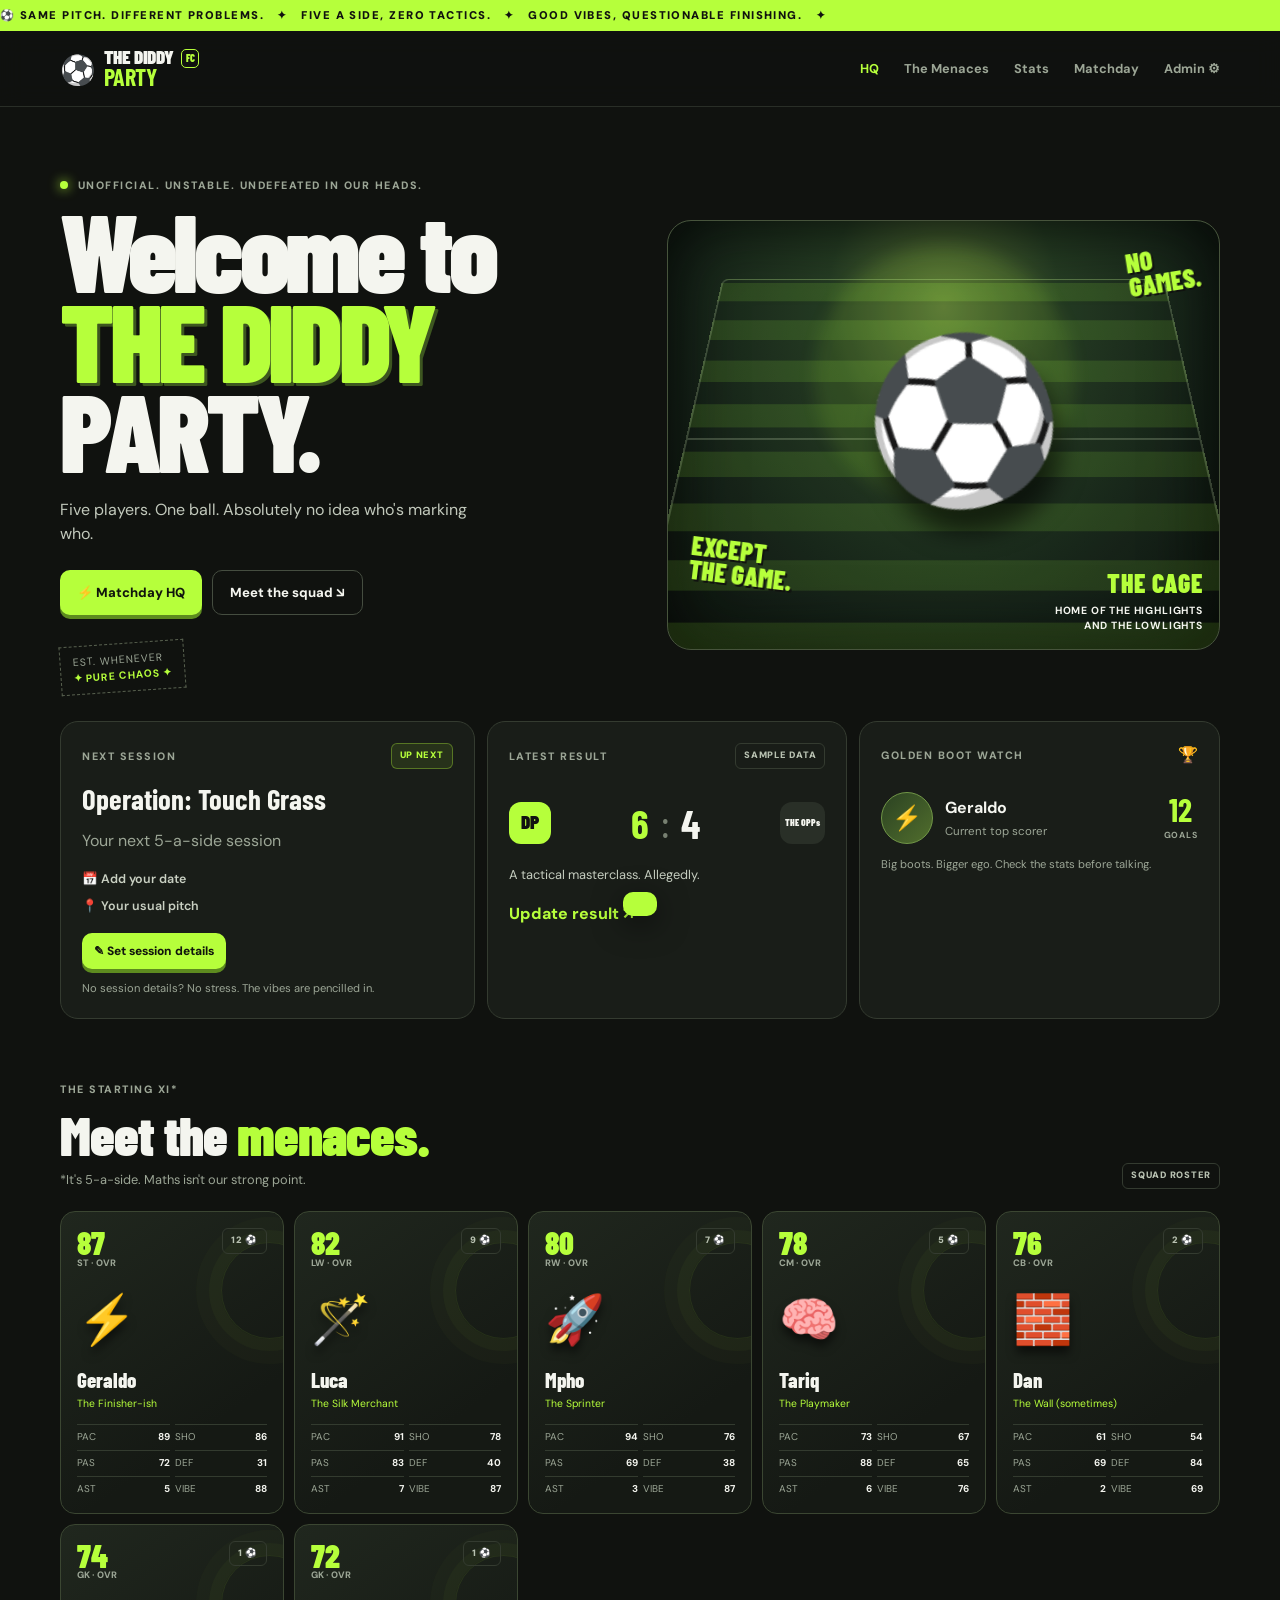
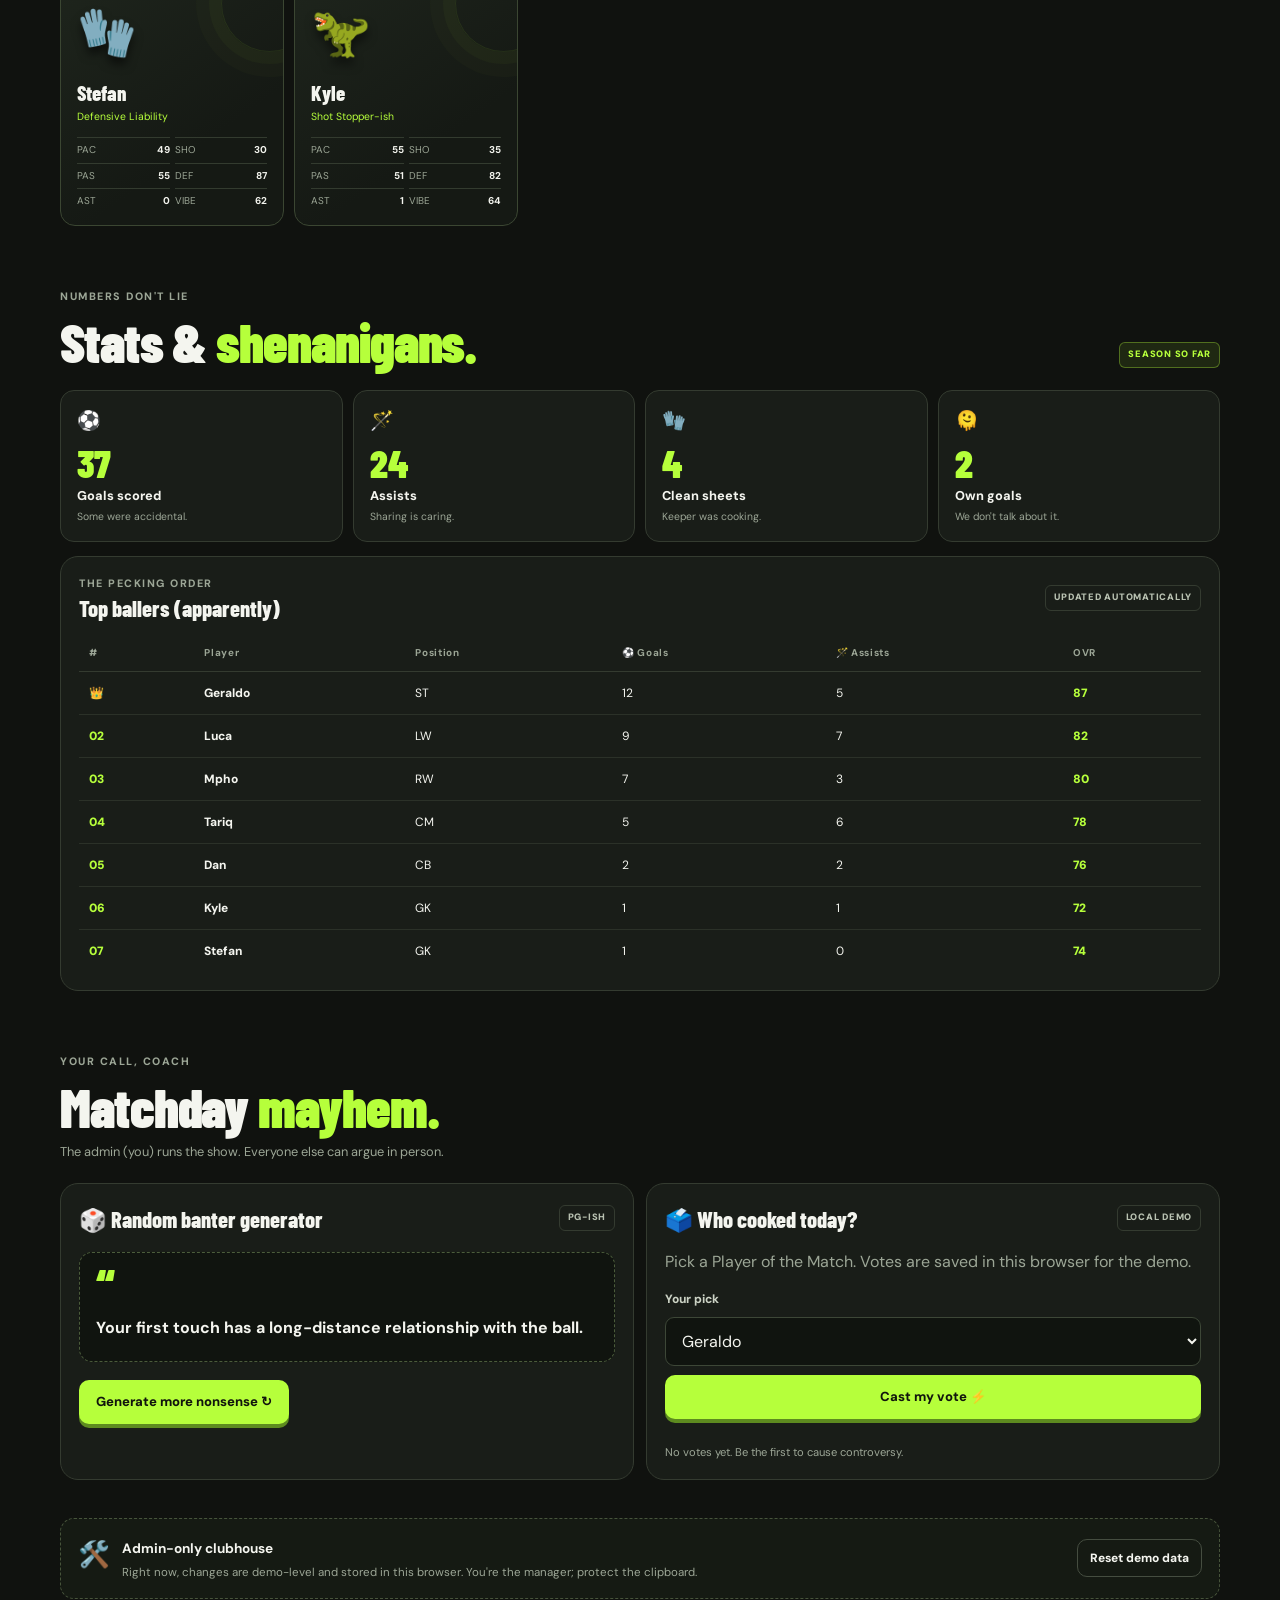
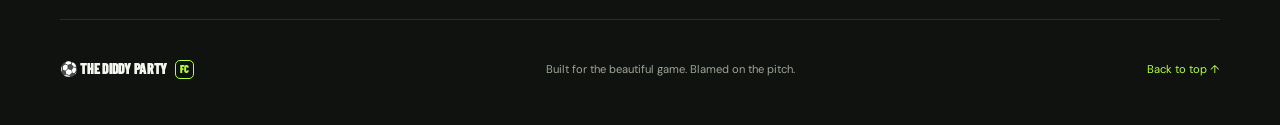
==== commit be443186: "Add files via upload" ====
--- a/index.html
+++ b/index.html
@@ -1,1418 +1,130 @@
-<!doctype html><html><head><meta charset=utf8><meta name=viewport content="width=device-width,initial-scale=1,viewport-fit=cover"><style>:root{color-scheme:light;box-sizing:border-box;padding-top:env(safe-area-inset-top,0px);padding-bottom:env(safe-area-inset-bottom,0px)}html{scroll-padding-top:env(safe-area-inset-top,0px)}body{margin:0;padding:0;font:14px -apple-system,BlinkMacSystemFont,sans-serif;background:#fff;color:#000}img{max-width:100%}[hidden]:not([hidden=until-found i]){display:none!important}</style></head><body>
-<title>Squad Showdown</title>
-<link rel="stylesheet" href="https://fonts.googleapis.com/css2?family=Big+Shoulders+Display:wght@700;800;900&family=Figtree:wght@400;500;600;700&display=swap">
-<style>
-/* Layout: one-column app with two tabs (Play, Squad). The match runs full-screen on a dark hall-floor stage; bib yellow marks the single main action on each screen. */
-:root{
-  --bg:#eef1ea; --surface:#fafbf6; --ink:#12201a; --muted:#566559; --line:#cfd8ca;
-  --accent:#ffc800; --accent-ink:#12201a; --edge:#12201a; --danger:#b3261e; --ok:#1c7d45;
-  --stage:#0f1913; --stage-ink:#eef5ef; --stage-mute:#93a89a;
-  --f-display:'Big Shoulders Display','Arial Narrow',Impact,sans-serif;
-  --f-body:'Figtree',system-ui,-apple-system,'Segoe UI',Roboto,sans-serif;
-}
-@media (prefers-color-scheme: dark){
-  :root:not([data-theme="light"]){
-    --bg:#0c1410; --surface:#15201a; --ink:#e8f0ea; --muted:#8fa296; --line:#273529;
-    --edge:#050806; --danger:#ff8a7d; --ok:#4cd18a; color-scheme:dark;
-  }
-}
-:root[data-theme="dark"]{
-  --bg:#0c1410; --surface:#15201a; --ink:#e8f0ea; --muted:#8fa296; --line:#273529;
-  --edge:#050806; --danger:#ff8a7d; --ok:#4cd18a; color-scheme:dark;
-}
-*{box-sizing:border-box}
-[hidden]{display:none!important}
-body{background:var(--bg);color:var(--ink);font:15px/1.45 var(--f-body);-webkit-text-size-adjust:100%}
-html.playing,html.playing body{overflow:hidden}
-button,input,textarea{font:inherit;color:inherit}
-button{cursor:pointer;touch-action:manipulation}
-:focus-visible{outline:3px solid var(--accent);outline-offset:2px}
-h1,h2{margin:0;font-family:var(--f-display);text-transform:uppercase;text-wrap:balance}
-
-/* header */
-.top{position:sticky;top:env(safe-area-inset-top,0px);z-index:5;background:var(--bg);border-bottom:1px solid var(--line)}
-.top-in{max-width:760px;margin:0 auto;padding:10px 16px;display:flex;align-items:center;justify-content:space-between;gap:12px}
-.brand{display:flex;align-items:center;gap:9px;font:900 22px/1 var(--f-display);text-transform:uppercase;letter-spacing:.02em}
-.brand svg{flex:none}
-.tabs{display:flex;gap:4px;background:var(--line);padding:3px;border-radius:8px}
-.tabs button{border:0;background:transparent;padding:7px 16px;border-radius:6px;font-weight:700;font-size:14px;color:var(--muted)}
-.tabs button[aria-selected="true"]{background:var(--ink);color:var(--surface)}
-
-.wrap{max-width:760px;margin:0 auto;padding:20px 16px 8px;display:flex;flex-direction:column;gap:22px}
-.wrap > section{display:flex;flex-direction:column;gap:22px;min-width:0}
-
-/* hero */
-.hero h1{font-weight:900;font-size:clamp(46px,13vw,88px);line-height:.88;letter-spacing:-.005em}
-.hero .n{display:inline-block;background:var(--accent);color:var(--accent-ink);padding:0 .14em;transform:rotate(-2.5deg);margin-left:.05em}
-.lede{margin:10px 0 0;color:var(--muted);max-width:52ch}
-
-/* setup */
-.setup{display:grid;grid-template-columns:repeat(auto-fit,minmax(220px,1fr));gap:16px}
-fieldset{border:0;margin:0;padding:0;min-width:0}
-legend,.lbl{font:700 12px/1 var(--f-body);letter-spacing:.09em;text-transform:uppercase;color:var(--muted);padding:0 0 8px}
-.seg{display:flex;border:2px solid var(--ink);border-radius:8px;overflow:hidden}
-.seg button{flex:1;border:0;background:var(--surface);padding:11px 6px;font-weight:700;font-size:15px;border-left:2px solid var(--ink);min-width:0}
-.seg button:first-child{border-left:0}
-.seg button[aria-pressed="true"]{background:var(--ink);color:var(--surface)}
-.opp{display:flex;gap:10px;align-items:flex-end;flex-wrap:wrap}
-.opp .fld{flex:1;min-width:180px}
-.fld{display:flex;flex-direction:column;min-width:0}
-.fld > span{font:700 12px/1 var(--f-body);letter-spacing:.09em;text-transform:uppercase;color:var(--muted);padding-bottom:8px}
-input[type=text],input[type=number],textarea{width:100%;background:var(--surface);border:1px solid var(--line);border-radius:6px;padding:10px 11px;min-width:0}
-input[type=text]:focus,input[type=number]:focus,textarea:focus{border-color:var(--ink)}
-input[type=color]{width:52px;height:42px;padding:2px;border:1px solid var(--line);border-radius:6px;background:var(--surface)}
-
-.sec-h{display:flex;align-items:baseline;justify-content:space-between;gap:12px;flex-wrap:wrap}
-.sec-h h2{font-size:28px;font-weight:800;letter-spacing:.01em}
-.sec-h .mini{color:var(--muted);font-size:13px}
-
-/* pick tiles */
-.pick-grid{display:grid;grid-template-columns:repeat(auto-fill,minmax(150px,1fr));gap:10px}
-.tile{position:relative;display:flex;align-items:center;gap:10px;text-align:left;background:var(--surface);border:1px solid var(--line);border-radius:8px;padding:9px;min-width:0}
-.tile[aria-pressed="true"]{border-color:var(--ink);box-shadow:inset 0 0 0 2px var(--ink)}
-.tile .tick{position:absolute;top:6px;right:6px;width:18px;height:18px;border-radius:50%;background:var(--accent);color:var(--accent-ink);display:none;place-items:center;font-size:11px;font-weight:900}
-.tile[aria-pressed="true"] .tick{display:grid}
-.av{flex:none;width:44px;height:44px;border-radius:50%;overflow:hidden;background:var(--line);display:grid;place-items:center;font:800 20px var(--f-display);color:var(--muted)}
-.av img{width:100%;height:100%;object-fit:cover;display:block}
-.tt{min-width:0;display:flex;flex-direction:column}
-.tn{font-weight:700;white-space:nowrap;overflow:hidden;text-overflow:ellipsis}
-.tm{font-size:12px;color:var(--muted);font-variant-numeric:tabular-nums}
-.tn.ph{color:var(--muted);font-weight:600}
-
-.record{display:flex;gap:18px;flex-wrap:wrap;color:var(--muted);font-size:13px;font-variant-numeric:tabular-nums}
-.record b{color:var(--ink);font:800 20px var(--f-display);margin-right:3px}
-
-/* buttons */
-.btn{border:2px solid var(--ink);background:var(--surface);border-radius:8px;padding:10px 16px;font-weight:700}
-.btn.primary{background:var(--accent);color:var(--accent-ink);border-color:var(--edge);box-shadow:0 4px 0 var(--edge);font:900 22px/1 var(--f-display);text-transform:uppercase;letter-spacing:.04em;padding:15px 26px}
-.btn.primary:active:not(:disabled){transform:translateY(3px);box-shadow:0 1px 0 var(--edge)}
-.btn:disabled{opacity:.45;cursor:not-allowed;box-shadow:none}
-.link{background:none;border:0;padding:4px 0;color:var(--muted);text-decoration:underline;text-underline-offset:3px;font-size:13px}
-.link.warn{color:var(--danger);font-weight:700}
-
-.cta{position:sticky;bottom:env(safe-area-inset-bottom,0px);background:var(--bg);border-top:1px solid var(--line);margin:0 -16px;padding:12px 16px;display:flex;align-items:center;justify-content:space-between;gap:14px;flex-wrap:wrap;z-index:4}
-.cta p{margin:0;color:var(--muted);font-size:14px;min-width:0;flex:1 1 180px}
-
-/* squad editor */
-.team-row{display:flex;gap:10px;align-items:flex-end;flex-wrap:wrap}
-.team-row .fld{flex:1;min-width:200px}
-.note{margin:0;color:var(--muted);font-size:14px;max-width:60ch}
-.sync{margin:0;padding:9px 12px;border:1px solid var(--line);border-radius:6px;background:var(--surface);color:var(--muted);font-size:13px}
-.sync[data-k="ok"]{border-color:var(--ok);color:var(--ok)}
-.sync[data-k="err"]{border-color:var(--danger);color:var(--danger)}
-.sync[data-k="ro"]{border-color:var(--ink);color:var(--ink)}
-.pc-foot .em{color:var(--danger)}
-.plist{display:grid;gap:12px}
-.pcard{display:grid;grid-template-columns:auto minmax(0,1fr);gap:14px;padding:14px;background:var(--surface);border:1px solid var(--line);border-radius:8px}
-.pc-media{position:relative;display:flex;flex-direction:column;align-items:center;gap:8px}
-.photo{position:relative;width:84px;height:84px;border-radius:50%;border:2px dashed var(--muted);background:var(--bg);color:var(--muted);display:grid;place-items:center;padding:0;overflow:hidden;font-size:11px;font-weight:700;text-align:center}
-.photo span{display:block;margin-top:-6px}
-.photo svg{display:block;margin:0 auto 2px}
-.photo.has{border:2px solid var(--ink)}
-.photo img{width:100%;height:100%;object-fit:cover;display:block}
-.unphoto{position:absolute;top:-4px;right:-6px;width:24px;height:24px;border-radius:50%;border:2px solid var(--ink);background:var(--surface);font-weight:900;line-height:1;padding:0;font-size:13px}
-.ovr{min-width:44px;text-align:center;font:900 26px/1 var(--f-display);padding:5px 8px 4px;border-radius:6px;background:var(--ink);color:var(--surface);font-variant-numeric:tabular-nums}
-.ovr.hi{background:var(--accent);color:var(--accent-ink)}
-.pc-main{display:flex;flex-direction:column;gap:12px;min-width:0}
-.pc-top{display:flex;gap:10px}
-.pc-top .grow{flex:1}
-.fld.num{width:74px;flex:none}
-.stats{display:grid;grid-template-columns:repeat(auto-fit,minmax(130px,1fr));gap:8px 16px}
-.stat{display:flex;flex-direction:column;gap:2px;min-width:0}
-.sl{display:flex;justify-content:space-between;align-items:baseline;font-size:12px;letter-spacing:.08em;color:var(--muted)}
-.sl output{font:800 18px/1 var(--f-display);color:var(--ink);font-variant-numeric:tabular-nums}
-input[type=range]{width:100%;accent-color:var(--ink);margin:4px 0}
-.pc-foot{display:flex;justify-content:space-between;align-items:center;gap:10px;min-height:24px}
-.pc-foot .mini{font-size:12px;color:var(--muted)}
-.row-actions{display:flex;gap:10px;flex-wrap:wrap;align-items:center}
-details.backup{border:1px solid var(--line);border-radius:8px;background:var(--surface);padding:12px 14px}
-details.backup summary{font-weight:700;cursor:pointer}
-details.backup .in{display:flex;flex-direction:column;gap:10px;margin-top:12px}
-textarea{min-height:92px;font:12px/1.35 ui-monospace,Menlo,Consolas,monospace;resize:vertical;word-break:break-all}
-.msg{margin:0;font-size:13px;color:var(--muted);min-height:1.2em}
-
-/* ---------- match screen ---------- */
-#game{position:fixed;inset:0;z-index:100;display:flex;flex-direction:column;background:var(--stage);color:var(--stage-ink);padding-top:env(safe-area-inset-top,0px);padding-bottom:env(safe-area-inset-bottom,0px);touch-action:none;user-select:none;-webkit-user-select:none;-webkit-touch-callout:none}
-.hud{display:flex;align-items:center;gap:6px;padding:8px 10px 4px}
-.hud > button{flex:none;width:40px;height:40px;border-radius:8px;border:1px solid #ffffff2b;background:#ffffff12;color:var(--stage-ink);font-weight:800;padding:0}
-.board{flex:1;min-width:0;display:grid;grid-template-columns:minmax(0,1fr) auto minmax(0,1fr);align-items:center;gap:6px}
-.side{display:flex;align-items:center;gap:6px;min-width:0;font:800 14px/1 var(--f-display);text-transform:uppercase;letter-spacing:.05em}
-.side.away{justify-content:flex-end}
-.side span{overflow:hidden;text-overflow:ellipsis;white-space:nowrap}
-.chip{flex:none;width:12px;height:12px;border-radius:50%;border:2px solid #ffffffb0}
-.score{display:flex;align-items:center;gap:8px;font:900 38px/1 var(--f-display);font-variant-numeric:tabular-nums}
-.score small{font:700 15px/1 var(--f-body);color:var(--stage-mute);min-width:2.9em;text-align:center;font-variant-numeric:tabular-nums}
-.score small.low{color:var(--accent)}
-.stage{position:relative;flex:1;min-height:0;display:flex;align-items:center;justify-content:center;padding:0 6px}
-#cv{display:block;border-radius:10px;touch-action:none}
-.banner{position:absolute;left:0;right:0;top:50%;transform:translateY(-50%);text-align:center;pointer-events:none;padding:14px 12px;background:linear-gradient(90deg,transparent,#000000a8 18%,#000000a8 82%,transparent)}
-.banner.show{animation:pop .35s cubic-bezier(.2,1.3,.4,1) both}
-.banner .t{font:900 clamp(54px,17vw,112px)/.9 var(--f-display);text-transform:uppercase;letter-spacing:.01em}
-.banner.goal .t{color:var(--accent)}
-.banner .s{margin-top:6px;font-weight:600;color:var(--stage-ink);font-size:16px}
-@keyframes pop{from{opacity:0;transform:translateY(-50%) scale(.7)}to{opacity:1;transform:translateY(-50%) scale(1)}}
-@media (prefers-reduced-motion: reduce){.banner.show{animation:none}.btn.primary:active:not(:disabled){transform:none}}
-
-.pad{display:none;height:clamp(150px,24vh,190px);padding:0 10px 10px;gap:10px}
-#game.touch .pad{display:flex}
-#game.touch .kbd{display:none}
-.kbd{padding:6px 12px 10px;text-align:center;color:var(--stage-mute);font-size:12px}
-.kbd kbd{font:700 11px var(--f-body);background:#ffffff1a;border:1px solid #ffffff2b;border-radius:4px;padding:1px 6px;margin:0 2px;color:var(--stage-ink)}
-#stickZone{position:relative;flex:1;min-width:0;touch-action:none}
-#stickBase{position:absolute;left:50%;top:50%;width:112px;height:112px;margin:-56px 0 0 -56px;border-radius:50%;border:2px solid #ffffff3d;background:#ffffff0f}
-#stickBase.on{border-color:#ffffff80;background:#ffffff1c}
-#stickKnob{position:absolute;left:50%;top:50%;width:52px;height:52px;margin:-26px 0 0 -26px;border-radius:50%;background:#ffffffc8;box-shadow:0 2px 8px #0006}
-.btns{position:relative;flex:1;min-width:0}
-.pb{position:absolute;border-radius:50%;border:2px solid #ffffff55;background:#ffffff14;color:var(--stage-ink);font:900 15px/1 var(--f-display);letter-spacing:.06em;text-transform:uppercase;display:grid;place-items:center;padding:0;touch-action:none}
-.pb.on{background:#ffffff40}
-#bShoot{width:86px;height:86px;right:6px;bottom:12px;background:conic-gradient(#fff var(--c,0deg),var(--accent) 0);color:var(--accent-ink);border:3px solid #0b120e;font-size:17px}
-#bShoot span{display:grid;place-items:center;width:66px;height:66px;border-radius:50%;background:var(--accent)}
-#bPass{width:64px;height:64px;right:104px;bottom:26px}
-#bSprint{width:64px;height:64px;right:24px;bottom:108px}
-
-.sheet{position:absolute;inset:0;z-index:5;display:grid;place-items:center;background:#060c09c7;padding:16px;touch-action:auto}
-.sheet .card{background:var(--surface);color:var(--ink);width:min(100%,400px);border-radius:10px;padding:22px 20px;display:flex;flex-direction:column;gap:14px;max-height:100%;overflow:auto}
-.sheet h2{font-size:34px;font-weight:900;line-height:1}
-.sheet ul{margin:0;padding:0;list-style:none;display:grid;gap:6px;font-size:14px}
-.sheet li{display:flex;gap:8px;align-items:baseline;justify-content:space-between}
-.sheet li span:last-child{color:var(--muted);font-variant-numeric:tabular-nums}
-.res-score{display:grid;grid-template-columns:minmax(0,1fr) auto minmax(0,1fr);align-items:center;gap:10px;text-align:center}
-.res-score .tm{font:800 15px var(--f-display);text-transform:uppercase;letter-spacing:.04em;overflow:hidden;text-overflow:ellipsis;white-space:nowrap;color:var(--ink)}
-.res-score .sc{font:900 64px/1 var(--f-display);font-variant-numeric:tabular-nums}
-.res-verdict{font:800 14px var(--f-body);letter-spacing:.09em;text-transform:uppercase;color:var(--muted);text-align:center}
-.card .btn.primary{font-size:20px;padding:13px 20px}
-.btn-row{display:flex;gap:10px;flex-wrap:wrap}
-.btn-row .btn{flex:1}
-</style>
-
-<div id="app">
-  <header class="top">
-    <div class="top-in">
-      <div class="brand">
-        <svg width="26" height="26" viewBox="0 0 26 26" aria-hidden="true"><rect x="1.5" y="1.5" width="23" height="23" rx="3" fill="none" stroke="currentColor" stroke-width="2.4"/><line x1="1.5" y1="13" x2="24.5" y2="13" stroke="currentColor" stroke-width="2.4"/><circle cx="13" cy="13" r="4.6" fill="#ffc800" stroke="currentColor" stroke-width="2.4"/></svg>
-        <span>Squad Showdown</span>
-      </div>
-      <nav class="tabs" role="tablist" aria-label="Sections">
-        <button type="button" role="tab" data-tab="play" aria-selected="true">Play</button>
-        <button type="button" role="tab" data-tab="squad" aria-selected="false">Squad</button>
-      </nav>
-    </div>
+<!doctype html>
+<html lang="en">
+<head>
+  <meta charset="utf-8">
+  <meta name="viewport" content="width=device-width, initial-scale=1">
+  <meta name="theme-color" content="#10120f">
+  <meta name="description" content="The Diddy Party — 5-a-side football, stats, and questionable decisions.">
+  <title>The Diddy Party FC | Matchday HQ</title>
+  <link rel="stylesheet" href="css/style.css">
+  <script src="js/app.js" defer></script>
+</head>
+<body>
+  <div class="ticker" aria-label="Team motto"><span>⚽ SAME PITCH. DIFFERENT PROBLEMS. &nbsp; ✦ &nbsp; FIVE A SIDE, ZERO TACTICS. &nbsp; ✦ &nbsp; GOOD VIBES, QUESTIONABLE FINISHING. &nbsp; ✦ &nbsp;</span></div>
+  <header class="site-header">
+    <a class="brand" href="#home" aria-label="The Diddy Party home">
+      <span class="brand-ball">⚽</span><span>THE DIDDY<br><b>PARTY</b></span><span class="brand-fc">FC</span>
+    </a>
+    <button class="menu-toggle" id="menuToggle" aria-expanded="false" aria-controls="mainNav">☰ <span class="sr-only">Toggle navigation</span></button>
+    <nav id="mainNav" class="nav">
+      <a class="active" href="#home">HQ</a><a href="#squad">The Menaces</a><a href="#stats">Stats</a><a href="#matchday">Matchday</a><a href="admin.html">Admin ⚙</a>
+    </nav>
   </header>
 
-  <main class="wrap">
-    <section id="tab-play" aria-label="Match setup">
-      <div class="hero">
-        <h1 id="pickTitle">Pick your <span class="n">4</span></h1>
-        <p class="lede" id="pickSub"></p>
+  <main id="home">
+    <section class="hero wrap">
+      <div class="hero-copy">
+        <p class="eyebrow"><span class="live-dot"></span> UNOFFICIAL. UNSTABLE. UNDEFEATED IN OUR HEADS.</p>
+        <h1>Welcome to<br><span>THE DIDDY</span><br>PARTY.</h1>
+        <p class="hero-sub">Five players. One ball. Absolutely no idea who's marking who.</p>
+        <div class="hero-actions"><a class="button button-green" href="#matchday">⚡ Matchday HQ</a><a class="button button-ghost" href="#squad">Meet the squad ↘</a></div>
+        <div class="hero-stamp">EST. WHENEVER<br><b>✦ PURE CHAOS ✦</b></div>
       </div>
-
-      <div class="setup">
-        <fieldset><legend>Format</legend>
-          <div class="seg" id="segFormat">
-            <button type="button" data-v="3">3 v 3</button><button type="button" data-v="4">4 v 4</button><button type="button" data-v="5">5 v 5</button>
-          </div>
-        </fieldset>
-        <fieldset><legend>Match length</legend>
-          <div class="seg" id="segMinutes">
-            <button type="button" data-v="1">1 min</button><button type="button" data-v="2">2 min</button><button type="button" data-v="3">3 min</button><button type="button" data-v="5">5 min</button>
-          </div>
-        </fieldset>
-        <fieldset><legend>Opposition</legend>
-          <div class="seg" id="segLevel">
-            <button type="button" data-v="rookie">Rookie</button><button type="button" data-v="club">Club</button><button type="button" data-v="pro">Pro</button>
-          </div>
-        </fieldset>
-      </div>
-
-      <div class="opp">
-        <label class="fld"><span>Opponent name</span><input type="text" id="oppName" maxlength="24" placeholder="Rival FC" autocomplete="off"></label>
-        <label class="fld" style="flex:none;min-width:0"><span>Their kit</span><input type="color" id="oppColor" value="#1d4ed8"></label>
-      </div>
-
-      <div>
-        <div class="sec-h"><h2>Your squad</h2><span class="mini" id="pickHint">Tap to select</span></div>
-        <div class="pick-grid" id="pickGrid" style="margin-top:12px"></div>
-      </div>
-
-      <div class="record" id="record"></div>
-
-      <div class="cta">
-        <p id="ctaMsg"></p>
-        <button type="button" class="btn primary" id="btnKick">Kick off</button>
+      <div class="hero-art" role="img" aria-label="Illustrated football pitch with a football">
+        <div class="pitch-lines"></div><div class="sunburst"></div>
+        <div class="football">⚽</div><div class="scribble scribble-top">NO<br>GAMES.</div><div class="scribble scribble-bottom">EXCEPT<br>THE GAME.</div>
+        <div class="art-label"><span>THE CAGE</span><b>HOME OF THE HIGHLIGHTS<br>AND THE LOWLIGHTS</b></div>
       </div>
     </section>
 
-    <section id="tab-squad" hidden aria-label="Squad editor">
-      <div class="hero">
-        <h1>Your <span class="n">squad</span></h1>
-        <p class="lede">These are placeholders. Type each player's name and shirt number, add a photo and set their ratings from 10 to 99. Changes save as you type.</p>
+    <section class="wrap dashboard-grid" aria-label="Team overview">
+      <article class="panel next-match">
+        <div class="panel-head"><span class="eyebrow">NEXT SESSION</span><span class="tag tag-green">UP NEXT</span></div>
+        <h2>Operation: Touch Grass</h2>
+        <p class="muted">Your next 5-a-side session</p>
+        <div class="match-meta"><span>📅 <strong id="nextDate">Add your date</strong></span><span>📍 <strong id="venue">Your usual pitch</strong></span></div>
+        <button class="button button-green button-small" id="editSessionBtn">✎ Set session details</button>
+        <p class="tiny muted">No session details? No stress. The vibes are pencilled in.</p>
+      </article>
+
+      <article class="panel result-panel">
+        <div class="panel-head"><span class="eyebrow">LATEST RESULT</span><span class="tag">SAMPLE DATA</span></div>
+        <div class="scoreline"><div class="team-mark">DP</div><div class="score"><strong id="homeScore">6</strong><span>:</span><strong id="awayScore">4</strong></div><div class="opponent-mark">THE OPPs</div></div>
+        <p class="result-caption" id="resultCaption">A tactical masterclass. Allegedly.</p>
+        <button class="text-button" id="editResultBtn">Update result ↗</button>
+      </article>
+
+      <article class="panel top-scorer">
+        <div class="panel-head"><span class="eyebrow">GOLDEN BOOT WATCH</span><span>🏆</span></div>
+        <div class="scorer-row"><div class="avatar avatar-large">⚡</div><div><h3 id="topScorerName">Geraldo</h3><p class="muted">Current top scorer</p></div><strong class="goal-count"><span id="topScorerGoals">12</span><small>GOALS</small></strong></div>
+        <p class="tiny muted">Big boots. Bigger ego. Check the stats before talking.</p>
+      </article>
+    </section>
+
+    <section class="wrap section" id="squad">
+      <div class="section-heading"><div><p class="eyebrow">THE STARTING XI* </p><h2>Meet the <span>menaces.</span></h2><p class="muted">*It's 5-a-side. Maths isn't our strong point.</p></div><span class="tag">SQUAD ROSTER</span></div>
+      <div class="player-grid" id="playerGrid" aria-live="polite"></div>
+    </section>
+
+    <section class="wrap section" id="stats">
+      <div class="section-heading"><div><p class="eyebrow">NUMBERS DON'T LIE</p><h2>Stats & <span>shenanigans.</span></h2></div><span class="tag tag-green">SEASON SO FAR</span></div>
+      <div class="stat-grid">
+        <article class="stat-card"><span>⚽</span><strong id="totalGoals">37</strong><p>Goals scored</p><small>Some were accidental.</small></article>
+        <article class="stat-card"><span>🪄</span><strong id="totalAssists">18</strong><p>Assists</p><small>Sharing is caring.</small></article>
+        <article class="stat-card"><span>🧤</span><strong id="cleanSheets">4</strong><p>Clean sheets</p><small>Keeper was cooking.</small></article>
+        <article class="stat-card"><span>🫠</span><strong id="ownGoals">2</strong><p>Own goals</p><small>We don't talk about it.</small></article>
       </div>
-      <p class="sync" id="syncNote" role="status" data-k="sync">Connecting to the shared squad...</p>
-      <div class="team-row">
-        <label class="fld"><span>Team name</span><input type="text" id="teamName" maxlength="28" placeholder="Your Team" autocomplete="off"></label>
-        <label class="fld" style="flex:none;min-width:0"><span>Your kit</span><input type="color" id="teamColor" value="#e5383b"></label>
+      <div class="panel leaderboard-panel">
+        <div class="panel-head"><div><p class="eyebrow">THE PECKING ORDER</p><h3>Top ballers (apparently)</h3></div><span class="tag">UPDATED AUTOMATICALLY</span></div>
+        <div class="table-scroll"><table><thead><tr><th>#</th><th>Player</th><th>Position</th><th>⚽ Goals</th><th>🪄 Assists</th><th>OVR</th></tr></thead><tbody id="leaderboardBody"></tbody></table></div>
       </div>
-      <div class="plist" id="squadList"></div>
-      <div class="row-actions">
-        <button type="button" class="btn" id="btnAdd">Add player</button>
-        <span class="msg" id="addMsg"></span>
+    </section>
+
+    <section class="wrap section" id="matchday">
+      <div class="section-heading"><div><p class="eyebrow">YOUR CALL, COACH</p><h2>Matchday <span>mayhem.</span></h2><p class="muted">The admin (you) runs the show. Everyone else can argue in person.</p></div></div>
+      <div class="matchday-grid">
+        <article class="panel">
+          <div class="panel-head"><h3>🎲 Random banter generator</h3><span class="tag">PG-ISH</span></div>
+          <div class="roast-box"><span class="quote-mark">“</span><p id="banterText">Your first touch has a long-distance relationship with the ball.</p></div>
+          <button class="button button-green" id="banterBtn">Generate more nonsense ↻</button>
+        </article>
+        <article class="panel">
+          <div class="panel-head"><h3>🗳️ Who cooked today?</h3><span class="tag">LOCAL DEMO</span></div>
+          <p class="muted">Pick a Player of the Match. Votes are saved in this browser for the demo.</p>
+          <form id="voteForm" class="stack">
+            <label for="votePlayer">Your pick</label><select id="votePlayer" required></select>
+            <button class="button button-green" type="submit">Cast my vote ⚡</button>
+          </form>
+          <div id="voteResults" class="vote-results" aria-live="polite"></div>
+        </article>
       </div>
-      <details class="backup">
-        <summary>Backup and move to another device</summary>
-        <div class="in">
-          <p class="note">Copy your squad code and keep it somewhere safe. Paste it here on any device and press Load to bring your players, photos and ratings back.</p>
-          <textarea id="bkCode" aria-label="Squad code" placeholder="Your squad code appears here" spellcheck="false"></textarea>
-          <div class="row-actions">
-            <button type="button" class="btn" id="bkCopy">Copy squad code</button>
-            <button type="button" class="btn" id="bkLoad">Load from code</button>
-          </div>
-          <p class="msg" id="bkMsg" role="status"></p>
-        </div>
-      </details>
+    </section>
+
+    <section class="wrap admin-note">
+      <div><span class="admin-icon">🛠️</span><div><strong>Admin-only clubhouse</strong><p>Right now, changes are demo-level and stored in this browser. You're the manager; protect the clipboard.</p></div></div>
+      <button class="button button-ghost button-small" id="resetBtn">Reset demo data</button>
     </section>
   </main>
-</div>
 
-<div id="game" hidden>
-  <div class="hud">
-    <button type="button" id="btnPause" aria-label="Pause">II</button>
-    <div class="board">
-      <div class="side"><i class="chip" id="hChip"></i><span id="hName">You</span></div>
-      <div class="score"><b id="hScore">0</b><small id="clock">2:00</small><b id="aScore">0</b></div>
-      <div class="side away"><span id="aName">Rivals</span><i class="chip" id="aChip"></i></div>
-    </div>
-    <button type="button" id="btnSound" aria-label="Sound on">On</button>
-  </div>
-  <div class="stage" id="stage">
-    <canvas id="cv" aria-label="Football pitch"></canvas>
-    <div class="banner" id="banner" hidden><div class="t" id="bT"></div><div class="s" id="bS"></div></div>
-    <div class="sheet" id="pauseSheet" hidden>
-      <div class="card">
-        <h2>Paused</h2>
-        <ul>
-          <li><span>Move</span><span>Stick or WASD</span></li>
-          <li><span>Shoot (hold to power up)</span><span>Shoot or Space</span></li>
-          <li><span>Pass, or switch player</span><span>Pass or K</span></li>
-          <li><span>Sprint</span><span>Sprint or Shift</span></li>
-          <li><span>Tackle (when you have no ball)</span><span>Shoot button</span></li>
-        </ul>
-        <div class="btn-row"><button type="button" class="btn" id="btnQuit">Quit match</button><button type="button" class="btn primary" id="btnResume">Resume</button></div>
-      </div>
-    </div>
-    <div class="sheet" id="resultSheet" hidden>
-      <div class="card">
-        <div class="res-verdict" id="resVerdict">Full time</div>
-        <div class="res-score"><span class="tm" id="resH"></span><span class="sc" id="resS">0 - 0</span><span class="tm" id="resA"></span></div>
-        <ul id="resList"></ul>
-        <div class="btn-row"><button type="button" class="btn" id="btnMenu">Squad</button><button type="button" class="btn primary" id="btnRematch">Rematch</button></div>
-      </div>
-    </div>
-  </div>
-  <div class="pad" id="pad">
-    <div id="stickZone"><div id="stickBase"><div id="stickKnob"></div></div></div>
-    <div class="btns">
-      <button type="button" class="pb" id="bSprint">Sprint</button>
-      <button type="button" class="pb" id="bPass">Pass</button>
-      <button type="button" class="pb" id="bShoot" aria-label="Shoot"><span>Shoot</span></button>
-    </div>
-  </div>
-  <div class="kbd">Move <kbd>WASD</kbd> Shoot <kbd>Space</kbd> Pass or switch <kbd>K</kbd> Sprint <kbd>Shift</kbd> Pause <kbd>P</kbd></div>
-</div>
+  <footer class="site-footer wrap"><a class="brand footer-brand" href="#home">⚽ THE DIDDY PARTY <span class="brand-fc">FC</span></a><p>Built for the beautiful game. Blamed on the pitch.</p><a href="#home" class="back-top">Back to top ↑</a></footer>
 
-<script id="engine">
-/* ===== ENGINE: pitch, physics, AI. No DOM access here. ===== */
-const W=540,H=820,SIDE=18,M=44,NETD=36,GOAL_W=130,GOAL_X0=(W-GOAL_W)/2,PR=19,BR=8,TAU=Math.PI*2;
-const LEVEL={
-  rookie:{speed:.8,react:.55,range:190,aimErr:.22,stat:46},
-  club:{speed:.92,react:.4,range:230,aimErr:.16,stat:60},
-  pro:{speed:1.02,react:.27,range:270,aimErr:.11,stat:75}
-};
-const FORM={
-  3:[{x:.5,d:.2},{x:.25,d:.52},{x:.75,d:.52}],
-  4:[{x:.5,d:.18},{x:.2,d:.42},{x:.8,d:.42},{x:.5,d:.64}],
-  5:[{x:.32,d:.17},{x:.68,d:.17},{x:.5,d:.42},{x:.2,d:.62},{x:.8,d:.62}]
-};
-const NICK=['Tank','Rocket','Wall','Ghost','Hammer','Tiny','Flash','Brick','Maverick','Shadow','Bolt','Anchor'];
-const hooks={emit(){}};
-let G=null;
-const input={mx:0,my:0,sprint:false,shoot:false,shootDown:false,shootUp:false,passDown:false};
-const clamp=(v,a,b)=>v<a?a:v>b?b:v;
-const rand=(a,b)=>a+Math.random()*(b-a);
+  <dialog id="sessionDialog" class="modal">
+    <form method="dialog" id="sessionForm" class="modal-card">
+      <button class="modal-close" aria-label="Close">×</button><p class="eyebrow">MANAGER MODE</p><h2>Set the next session</h2>
+      <label for="sessionDate">Date and time</label><input id="sessionDate" type="datetime-local">
+      <label for="sessionVenue">Pitch / venue</label><input id="sessionVenue" maxlength="70" placeholder="e.g. The Cage, Court 2">
+      <div class="modal-actions"><button class="button button-ghost" value="cancel">Cancel</button><button class="button button-green" id="saveSessionBtn" value="default">Save session</button></div>
+    </form>
+  </dialog>
 
-function mkPlayer(team,idx,d){
-  return {id:d.id,team,idx,name:d.name,num:d.num,s:{pace:d.pace,shoot:d.shoot,pass:d.pass,def:d.def},img:d.img||null,
-    x:W/2,y:H/2,vx:0,vy:0,dvx:0,dvy:0,fx:0,fy:team===0?-1:1,cd:0,stamina:1,charge:0,tackleT:0,tackleCd:0,ai:{t:Math.random()*.3}};
-}
-function newMatch(cfg){
-  const lv=LEVEL[cfg.level]||LEVEL.club,players=[];
-  cfg.home.players.forEach((hp,i)=>players.push(mkPlayer(0,i,hp)));
-  const nick=NICK.slice().sort(()=>Math.random()-.5),nums=[];
-  while(nums.length<cfg.n){const x=1+Math.floor(Math.random()*30);if(!nums.includes(x))nums.push(x);}
-  const st=()=>clamp(Math.round(lv.stat+rand(-9,9)),25,95);
-  for(let i=0;i<cfg.n;i++)players.push(mkPlayer(1,i,{id:'ai'+i,name:nick[i],num:nums[i],pace:st(),shoot:st(),pass:st(),def:st()}));
-  G={cfg,n:cfg.n,lv,total:cfg.minutes*60,t:cfg.minutes*60,score:[0,0],players,
-    ball:{x:W/2,y:H/2,vx:0,vy:0,owner:null,last:null,rot:0},state:'kickoff',stateT:0,kickTeam:0,
-    controlled:null,manual:true,expect:null,scorers:[],shots:[0,0],particles:[],paused:false,swT:0};
-  resetPositions(0);
-  return G;
-}
-function slotPos(team,i,n,ballDepth,attacking){
-  const f=FORM[n][i];
-  let d=f.d+(ballDepth-.5)*.5+(attacking?.08:-.02);
-  d=clamp(d,.1,.88);
-  return {x:W*f.x,y:team===0?H*(1-d):H*d};
-}
-function resetPositions(kt){
-  const g=G,n=g.n,b=g.ball;
-  for(const p of g.players){
-    const sp=slotPos(p.team,p.idx,n,.5,false);
-    p.x=sp.x;p.y=sp.y;p.vx=p.vy=p.dvx=p.dvy=0;p.fx=0;p.fy=p.team===0?-1:1;p.cd=0;p.charge=0;p.tackleT=0;
-  }
-  const ki=n===5?2:n===4?3:1;
-  const kp=g.players.find(p=>p.team===kt&&p.idx===ki);
-  kp.x=W/2;kp.y=H/2+(kt===0?30:-30);
-  b.x=W/2;b.y=H/2;b.vx=b.vy=0;b.owner=null;b.last=null;
-  g.expect=null;g.state='kickoff';g.stateT=0;
-  if(g.manual){
-    let best=null,bd=1e9;
-    for(const p of g.players){if(p.team!==0)continue;const d=Math.hypot(p.x-b.x,p.y-b.y);if(d<bd){bd=d;best=p;}}
-    g.controlled=best;
-  } else g.controlled=null;
-  hooks.emit('kickoff');
-}
-function maxSpeed(p){
-  let s=160+p.s.pace*1.15;
-  if(p.team===1)s*=G.lv.speed;else if(p!==G.controlled)s*=.95;
-  if(G.ball.owner===p)s*=.93;
-  if(p.tackleT>0)s*=1.35;
-  return s;
-}
-function moveTo(p,tx,ty,sf,arrive){
-  const dx=tx-p.x,dy=ty-p.y,d=Math.hypot(dx,dy);
-  if(d<4){p.dvx=0;p.dvy=0;return;}
-  const sp=maxSpeed(p)*sf*(arrive?Math.min(1,d/46):1);
-  p.dvx=dx/d*sp;p.dvy=dy/d*sp;
-}
-function segDist(px,py,ax,ay,bx,by){
-  const dx=bx-ax,dy=by-ay,l2=dx*dx+dy*dy||1;
-  const t=clamp(((px-ax)*dx+(py-ay)*dy)/l2,0,1);
-  return Math.hypot(px-(ax+dx*t),py-(ay+dy*t));
-}
-function laneOpen(p,m){
-  for(const o of G.players){if(o.team===p.team)continue;if(segDist(o.x,o.y,p.x,p.y,m.x,m.y)<30)return false;}
-  return true;
-}
-function kick(p,ax,ay,speed,err){
-  const b=G.ball,a=Math.atan2(ay,ax)+(Math.random()-.5)*2*err,cx=Math.cos(a),cy=Math.sin(a);
-  b.vx=cx*speed;b.vy=cy*speed;b.owner=null;b.last=p;p.cd=.32;
-  b.x=clamp(p.x+cx*(PR+BR+2),BR,W-BR);b.y=clamp(p.y+cy*(PR+BR+2),BR,H-BR);
-  hooks.emit('kick',{speed});
-}
-function passTo(p,m,errBase){
-  const tx=m.x+m.vx*.28,ty=m.y+m.vy*.28,dx=tx-p.x,dy=ty-p.y,d=Math.hypot(dx,dy);
-  const speed=clamp(220+d*1.45,280,640)*(.88+p.s.pass/500);
-  kick(p,dx,dy,speed,errBase*(1.2-p.s.pass/100));
-  G.expect={p:m,team:p.team,t:1.4};
-}
-function pickMate(p,adv){
-  const dirY=p.team===0?-1:1;let best=null,bs=-1e9;
-  for(const m of G.players){
-    if(m.team!==p.team||m===p)continue;
-    const dx=m.x-p.x,dy=m.y-p.y,d=Math.hypot(dx,dy);
-    if(d<70||d>440)continue;
-    const prog=dy*dirY;
-    if(adv&&prog<110)continue;
-    if(prog<-70)continue;
-    if(!laneOpen(p,m))continue;
-    const sc=prog*.6-d*.05;
-    if(sc>bs){bs=sc;best=m;}
-  }
-  return best;
-}
-function aiShoot(p){
-  const gy=p.team===0?0:H,tx=GOAL_X0+GOAL_W*rand(.15,.85);
-  const speed=(540+p.s.shoot*3.4)*(.92+Math.random()*.1);
-  kick(p,tx-p.x,gy-p.y,speed,G.lv.aimErr*(1.25-p.s.shoot/100));
-  G.shots[p.team]++;
-}
-function aiCarry(p,dt){
-  const g=G,lv=g.lv,team=p.team,gy=team===0?0:H;
-  let ax=W/2-p.x,ay=gy-p.y;
-  const l=Math.hypot(ax,ay)||1;ax/=l;ay/=l;
-  let nd=1e9;
-  for(const o of g.players){
-    if(o.team===team)continue;
-    const ox=p.x-o.x,oy=p.y-o.y,d=Math.hypot(ox,oy);
-    if(d<nd)nd=d;
-    if(d<110&&d>.1){const w=(1-d/110)*1.8;ax+=ox/d*w;ay+=oy/d*w;}
-  }
-  if(p.x<80)ax+=.7;else if(p.x>W-80)ax-=.7;
-  const m=Math.hypot(ax,ay)||1,sp=maxSpeed(p);
-  p.dvx=ax/m*sp;p.dvy=ay/m*sp;
-  p.ai.t-=dt;if(p.ai.t>0)return;
-  p.ai.t=lv.react+Math.random()*.15;
-  const dg=Math.abs(gy-p.y),lat=Math.abs(p.x-W/2);
-  if(dg<lv.range&&lat<dg*.8+30&&Math.random()<.5){aiShoot(p);return;}
-  if(nd<68&&Math.random()<.65){const mt=pickMate(p,false);if(mt){passTo(p,mt,lv.aimErr*.6);return;}}
-  if(Math.random()<.1){const mt=pickMate(p,true);if(mt)passTo(p,mt,lv.aimErr*.6);}
-}
-function teamAI(team,dt){
-  const g=G,b=g.ball,n=g.n,ps=g.players.filter(p=>p.team===team),owner=b.owner;
-  const has=!!owner&&owner.team===team,theirs=!!owner&&owner.team!==team;
-  const ballDepth=team===0?1-b.y/H:b.y/H;
-  const pb={x:clamp(b.x+b.vx*.28,0,W),y:clamp(b.y+b.vy*.28,0,H)};
-  const sorted=ps.slice().sort((a,c)=>((a.x-pb.x)**2+(a.y-pb.y)**2)-((c.x-pb.x)**2+(c.y-pb.y)**2));
-  const chasers=new Set(has?[]:sorted.slice(0,n>=5?2:1));
-  if(g.expect&&g.expect.team===team)chasers.add(g.expect.p);
-  for(const p of ps){
-    if(g.manual&&team===0&&p===g.controlled)continue;
-    if(p===owner){aiCarry(p,dt);continue;}
-    if(chasers.has(p)){
-      if(theirs){
-        const o=owner;
-        moveTo(p,o.x+o.vx*.15,o.y+o.vy*.15,1,false);
-        if(p.tackleCd<=0&&Math.hypot(o.x-p.x,o.y-p.y)<44&&Math.random()<1.4*dt*(team===1?g.lv.speed:1)){p.tackleT=.28;p.tackleCd=1.6;}
-      } else moveTo(p,pb.x,pb.y,1,false);
-      continue;
-    }
-    if(!has&&p.idx===0){
-      const ky=team===0?H-62:62;
-      let kx=W/2+clamp((b.x-W/2)*.55,-GOAL_W*.4,GOAL_W*.4);
-      const towards=team===0?b.vy>120:b.vy<-120;
-      if(towards&&!b.owner){
-        const t=(ky-b.y)/b.vy;
-        if(t>0&&t<1.2)kx=clamp(b.x+b.vx*t,W/2-GOAL_W*.5,W/2+GOAL_W*.5);
-      }
-      moveTo(p,kx,ky,1.1,true);
-    } else {
-      const sp=slotPos(team,p.idx,n,ballDepth,has);
-      moveTo(p,sp.x,sp.y,.9,true);
-    }
-  }
-}
-function switchNearest(){
-  const b=G.ball;let best=null,bd=1e9;
-  for(const p of G.players){
-    if(p.team!==0||p===G.controlled)continue;
-    const d=Math.hypot(p.x-b.x,p.y-b.y);
-    if(d<bd){bd=d;best=p;}
-  }
-  if(best){G.controlled=best;G.swT=.6;}
-}
-function autoSwitch(dt){
-  if(!G.manual)return;
-  const b=G.ball;
-  if(b.owner&&b.owner.team===0){G.controlled=b.owner;return;}
-  G.swT-=dt;
-  if(G.swT>0&&G.controlled)return;
-  G.swT=.18;
-  const px=b.x+b.vx*.28,py=b.y+b.vy*.28;
-  let best=null,bd=1e9;
-  for(const p of G.players){if(p.team!==0)continue;const d=Math.hypot(p.x-px,p.y-py);if(d<bd){bd=d;best=p;}}
-  const c=G.controlled;
-  if(!c||(best!==c&&bd+30<Math.hypot(c.x-px,c.y-py)))G.controlled=best;
-}
-function aimDir(p){
-  let ax=input.mx,ay=input.my;const m=Math.hypot(ax,ay);
-  if(m<.2){ax=p.fx;ay=p.fy;}else{ax/=m;ay/=m;}
-  return [ax,ay];
-}
-function humanShoot(p){
-  let [ax,ay]=aimDir(p);
-  const dxg=W/2-p.x,dyg=0-p.y,dg=Math.hypot(dxg,dyg)||1;
-  if((ax*dxg+ay*dyg)/dg>.82&&dg<520){
-    const cx=W/2+clamp(ax*dg*.35,-GOAL_W*.38,GOAL_W*.38),tx=cx-p.x,ty=0-p.y,l=Math.hypot(tx,ty)||1;
-    ax=tx/l;ay=ty/l;
-  }
-  const c=clamp(p.charge/.7,0,1);
-  kick(p,ax,ay,(430+p.s.shoot*4.2)*(.62+.38*c),.09*(1.2-p.s.shoot/100)*(.7+.5*c));
-  G.shots[0]++;
-}
-function humanPass(p){
-  const [ax,ay]=aimDir(p);
-  let best=null,bs=-1e9;
-  for(const m of G.players){
-    if(m.team!==0||m===p)continue;
-    const dx=m.x-p.x,dy=m.y-p.y,d=Math.hypot(dx,dy)||1,dot=(dx*ax+dy*ay)/d;
-    if(dot<.3)continue;
-    const sc=dot*100-d*.08+(laneOpen(p,m)?20:0);
-    if(sc>bs){bs=sc;best=m;}
-  }
-  if(best){passTo(p,best,.1);G.controlled=best;}
-  else kick(p,ax,ay,340,.08);
-}
-function humanControl(dt){
-  const p=G.controlled;
-  if(!G.manual||!p)return;
-  const ix=input.mx,iy=input.my,m=Math.hypot(ix,iy);
-  let ux=0,uy=0;
-  if(m>.08){ux=ix/m;uy=iy/m;}
-  const sprint=input.sprint&&m>.2&&p.stamina>.03;
-  p.stamina=sprint?Math.max(0,p.stamina-.4*dt):Math.min(1,p.stamina+.2*dt);
-  const owner=G.ball.owner===p;
-  if(p.tackleT>0){
-    const s=maxSpeed(p);p.dvx=p.fx*s;p.dvy=p.fy*s;
-  } else {
-    const s=maxSpeed(p)*(sprint?1.28:1)*(m>.08?Math.max(.35,Math.min(1,m)):0);
-    p.dvx=ux*s;p.dvy=uy*s;
-  }
-  if(input.shootDown){
-    input.shootDown=false;
-    if(!owner&&p.tackleCd<=0){p.tackleT=.28;p.tackleCd=1.2;hooks.emit('tackle');}
-  }
-  if(input.shoot&&owner)p.charge=Math.min(.7,p.charge+dt);else if(!owner)p.charge=0;
-  if(input.shootUp){input.shootUp=false;if(owner)humanShoot(p);p.charge=0;}
-  if(input.passDown){input.passDown=false;if(owner)humanPass(p);else switchNearest();}
-}
-function movePlayers(dt){
-  const g=G,ps=g.players;
-  for(const p of ps){
-    const k=Math.min(1,11*dt);
-    p.vx+=(p.dvx-p.vx)*k;p.vy+=(p.dvy-p.vy)*k;
-    p.x=clamp(p.x+p.vx*dt,PR,W-PR);p.y=clamp(p.y+p.vy*dt,PR,H-PR);
-    const sp=Math.hypot(p.vx,p.vy);
-    if(sp>30){
-      const kk=Math.min(1,15*dt);
-      p.fx+=(p.vx/sp-p.fx)*kk;p.fy+=(p.vy/sp-p.fy)*kk;
-      const l=Math.hypot(p.fx,p.fy)||1;p.fx/=l;p.fy/=l;
-    }
-    p.cd=Math.max(0,p.cd-dt);p.tackleT=Math.max(0,p.tackleT-dt);p.tackleCd=Math.max(0,p.tackleCd-dt);
-    if(p!==g.controlled)p.stamina=Math.min(1,p.stamina+.2*dt);
-  }
-  for(let i=0;i<ps.length;i++)for(let j=i+1;j<ps.length;j++){
-    const a=ps[i],c=ps[j];
-    let dx=c.x-a.x,dy=c.y-a.y,d=Math.hypot(dx,dy);
-    const mn=PR*2-3;
-    if(d<mn){
-      if(d<.001){dx=Math.random()-.5;dy=Math.random()-.5;d=Math.hypot(dx,dy)||1;}
-      const o=(mn-d)/2;dx/=d;dy/=d;
-      a.x=clamp(a.x-dx*o,PR,W-PR);a.y=clamp(a.y-dy*o,PR,H-PR);
-      c.x=clamp(c.x+dx*o,PR,W-PR);c.y=clamp(c.y+dy*o,PR,H-PR);
-    }
-  }
-}
-function takeBall(p){
-  const b=G.ball;
-  b.owner=p;b.last=p;b.vx=b.vy=0;G.expect=null;
-  if(p.team===0&&G.manual)G.controlled=p;
-}
-function possession(dt){
-  const b=G.ball;
-  if(b.owner&&Math.hypot(b.owner.x-b.x,b.owner.y-b.y)>PR+BR+28)b.owner=null;
-  let best=null,bd=1e9;
-  for(const p of G.players){
-    if(p.cd>0)continue;
-    const d=Math.hypot(p.x-b.x,p.y-b.y);
-    if(d<PR+BR+6+(p.idx===0&&Math.hypot(b.vx,b.vy)>=600?12:0)&&d<bd){best=p;bd=d;}
-  }
-  if(!best)return;
-  if(!b.owner){
-    if(Math.hypot(b.vx,b.vy)<600)takeBall(best);
-    else{
-      let nx=b.x-best.x,ny=b.y-best.y;const l=Math.hypot(nx,ny)||1;nx/=l;ny/=l;
-      const dot=b.vx*nx+b.vy*ny;
-      if(dot<0){b.vx-=2*dot*nx;b.vy-=2*dot*ny;}
-      b.vx*=.45;b.vy*=.45;best.cd=.2;
-      b.x=clamp(best.x+nx*(PR+BR+1),BR,W-BR);b.y=clamp(best.y+ny*(PR+BR+1),BR,H-BR);
-    }
-  } else if(best!==b.owner&&best.team!==b.owner.team){
-    const o=b.owner,oSk=(o.s.pace+o.s.pass)/2;
-    const rate=3.6*best.s.def/(best.s.def+oSk)*(best.tackleT>0?2.4:1);
-    if(Math.random()<rate*dt){o.cd=.5;takeBall(best);}
-  }
-}
-function goal(team){
-  const g=G,b=g.ball,last=b.last;
-  g.score[team]++;g.state='goal';g.stateT=0;g.kickTeam=1-team;b.owner=null;
-  const own=!!last&&last.team!==team;
-  const sc={team,own,time:g.total-g.t,name:last?last.name:'Unknown',num:last?last.num:0,id:(!own&&last)?last.id:null};
-  g.scorers.push(sc);
-  spawnParticles(b.x,team===0?-6:H+6,team===0?g.cfg.home.color:g.cfg.away.color);
-  hooks.emit('goal',{team,sc,score:g.score.slice()});
-}
-function ballPhysics(dt){
-  const b=G.ball;
-  if(b.owner){
-    const o=b.owner,tx=o.x+o.fx*(PR+BR-3),ty=o.y+o.fy*(PR+BR-3),k=Math.min(1,20*dt);
-    b.x+=(tx-b.x)*k;b.y+=(ty-b.y)*k;b.vx=o.vx;b.vy=o.vy;
-    b.x=clamp(b.x,BR,W-BR);b.y=clamp(b.y,BR,H-BR);
-    b.rot+=Math.hypot(o.vx,o.vy)*dt/BR*.8;
-    return;
-  }
-  b.x+=b.vx*dt;b.y+=b.vy*dt;
-  const dm=Math.exp(-.95*dt);b.vx*=dm;b.vy*=dm;
-  b.rot+=Math.hypot(b.vx,b.vy)*dt/BR*(b.vx>=0?1:-1);
-  if(b.x<BR){b.x=BR;b.vx=Math.abs(b.vx)*.8;}
-  else if(b.x>W-BR){b.x=W-BR;b.vx=-Math.abs(b.vx)*.8;}
-  const inMouth=b.x>GOAL_X0+2&&b.x<GOAL_X0+GOAL_W-2;
-  if(b.y<BR){
-    if(inMouth){if(b.y<-BR)goal(0);}
-    else{b.y=BR;b.vy=Math.abs(b.vy)*.8;}
-  } else if(b.y>H-BR){
-    if(inMouth){if(b.y>H+BR)goal(1);}
-    else{b.y=H-BR;b.vy=-Math.abs(b.vy)*.8;}
-  }
-}
-function netPhysics(dt){
-  const b=G.ball;
-  b.x+=b.vx*dt;b.y+=b.vy*dt;
-  const d=Math.exp(-3*dt);b.vx*=d;b.vy*=d;
-  const x0=GOAL_X0+BR,x1=GOAL_X0+GOAL_W-BR;
-  if(b.x<x0){b.x=x0;b.vx=Math.abs(b.vx)*.4;}
-  if(b.x>x1){b.x=x1;b.vx=-Math.abs(b.vx)*.4;}
-  if(b.y<H/2){
-    if(b.y<-NETD+BR){b.y=-NETD+BR;b.vy=Math.abs(b.vy)*.3;}
-    if(b.y>-BR){b.y=-BR;b.vy=-Math.abs(b.vy)*.3;}
-  } else {
-    if(b.y>H+NETD-BR){b.y=H+NETD-BR;b.vy=-Math.abs(b.vy)*.3;}
-    if(b.y<H+BR){b.y=H+BR;b.vy=Math.abs(b.vy)*.3;}
-  }
-}
-function spawnParticles(x,y,col){
-  for(let i=0;i<46;i++){
-    const a=rand(0,TAU),s=rand(60,300);
-    G.particles.push({x,y,vx:Math.cos(a)*s,vy:Math.sin(a)*s*.8+(y<H/2?120:-120),life:rand(.8,1.6),max:1.6,col:i%3===0?'#ffc800':i%3===1?'#ffffff':col,sz:rand(2.5,5)});
-  }
-}
-function tickParticles(dt){
-  const ps=G.particles;
-  for(let i=ps.length-1;i>=0;i--){
-    const p=ps[i];p.life-=dt;
-    if(p.life<=0){ps.splice(i,1);continue;}
-    p.x+=p.vx*dt;p.y+=p.vy*dt;p.vx*=.985;p.vy=p.vy*.985+260*dt*(p.y<H/2?1:-1)*.2;
-  }
-}
-function step(dt){
-  autoSwitch(dt);humanControl(dt);teamAI(0,dt);teamAI(1,dt);
-  movePlayers(dt);possession(dt);ballPhysics(dt);
-  if(G.expect){G.expect.t-=dt;if(G.expect.t<=0)G.expect=null;}
-}
-function settle(dt){
-  for(const p of G.players){p.dvx=0;p.dvy=0;}
-  movePlayers(dt);
-}
-function endMatch(){
-  G.state='ended';G.stateT=0;
-  hooks.emit('end');
-}
-function update(dt){
-  const g=G;
-  if(!g||g.paused)return;
-  g.stateT+=dt;
-  if(g.state==='kickoff'){
-    settle(dt);
-    if(g.stateT>=1.25){g.state='play';g.stateT=0;hooks.emit('go');}
-    return;
-  }
-  if(g.state==='goal'){
-    netPhysics(dt);settle(dt);tickParticles(dt);
-    if(g.stateT>=2.5){if(g.t<=0)endMatch();else resetPositions(g.kickTeam);}
-    return;
-  }
-  if(g.state==='ended'){settle(dt);tickParticles(dt);return;}
-  g.t-=dt;
-  if(g.t<=0){g.t=0;endMatch();return;}
-  step(dt/2);step(dt/2);
-  tickParticles(dt);
-}
-</script>
-
-<script id="ui">
-(function(){
-'use strict';
-const $=(s,r=document)=>r.querySelector(s);
-const $$=(s,r=document)=>Array.from(r.querySelectorAll(s));
-const uid=()=>Math.random().toString(36).slice(2,9);
-const esc=s=>String(s).replace(/[&<>"']/g,c=>({'&':'&amp;','<':'&lt;','>':'&gt;','"':'&quot;',"'":'&#39;'}[c]));
-const KEY='squad-showdown-v1';
-const HEX=/^#[0-9a-f]{6}$/i;
-const PHOTO=/^data:image\/(jpeg|png);base64,[A-Za-z0-9+\/=]+$/;
-const toInt=(v,a,b,d)=>{v=Math.round(Number(v));return isFinite(v)?Math.min(b,Math.max(a,v)):d;};
-const STATS=[['pace','PAC','Pace'],['shoot','SHO','Shooting'],['pass','PAS','Passing'],['def','DEF','Defending']];
-
-/* ---------- saved data ---------- */
-function blankPlayer(i){return {id:'p'+i,name:'',num:i,pace:60,shoot:60,pass:60,def:60,photo:'',o:i};}
-function defaults(){
-  const players=[];for(let i=1;i<=10;i++)players.push(blankPlayer(i));
-  return {v:2,team:{name:'',color:'#e5383b'},players,settings:{format:4,minutes:2,level:'club',selected:[],oppName:'',oppColor:'#1d4ed8'},localMatches:[]};
-}
-function sanitize(p,i){
-  p=p||{};
-  const id=String(p.id||'').replace(/[^\w-]/g,'').slice(0,12)||uid();
-  return {id,name:String(p.name||'').slice(0,24),num:toInt(p.num,1,99,i+1),pace:toInt(p.pace,10,99,60),shoot:toInt(p.shoot,10,99,60),pass:toInt(p.pass,10,99,60),def:toInt(p.def,10,99,60),photo:PHOTO.test(p.photo||'')?p.photo:'',o:toInt(p.o,0,1000000,i)};
-}
-function cleanMatch(m,id){
-  if(!m||typeof m!=='object')return null;
-  const ids=a=>Array.isArray(a)?a.filter(x=>typeof x==='string').slice(0,16):[];
-  return {id:String(id||m.id||uid()),t:toInt(m.t,0,9e15,0),hs:toInt(m.hs,0,99,0),ag:toInt(m.ag,0,99,0),home:ids(m.home),g:ids(m.g).slice(0,200)};
-}
-const hasContent=p=>!!(p.name.trim()||p.photo||p.pace!==60||p.shoot!==60||p.pass!==60||p.def!==60);
-function fix(s){
-  const st=s.settings;
-  if(![3,4,5].includes(st.format))st.format=4;
-  if(![1,2,3,5].includes(st.minutes))st.minutes=2;
-  if(!LEVEL[st.level])st.level='club';
-  if(!HEX.test(st.oppColor))st.oppColor='#1d4ed8';
-  st.oppName=String(st.oppName||'').slice(0,24);
-  const ids=new Set(s.players.map(p=>p.id));
-  let sel=(Array.isArray(st.selected)?st.selected:[]).filter((id,i,a)=>ids.has(id)&&a.indexOf(id)===i).slice(0,st.format);
-  for(const p of s.players){if(sel.length>=st.format)break;if(!sel.includes(p.id))sel.push(p.id);}
-  st.selected=sel;
-  return s;
-}
-let LEGACY=false;
-function load(){
-  const d=defaults();let raw=null;
-  try{raw=JSON.parse(localStorage.getItem(KEY)||'null');}catch(e){raw=null;}
-  if(!raw||!Array.isArray(raw.players)||raw.players.length<5)return fix(d);
-  const s=fix({
-    v:raw.v===2?2:1,
-    team:{name:String((raw.team&&raw.team.name)||'').slice(0,28),color:raw.team&&HEX.test(raw.team.color)?raw.team.color:d.team.color},
-    players:raw.players.slice(0,16).map(sanitize),
-    settings:Object.assign({},d.settings,raw.settings||{}),
-    localMatches:(Array.isArray(raw.localMatches)?raw.localMatches:[]).map(m=>cleanMatch(m)).filter(Boolean).slice(-200)
-  });
-  LEGACY=s.v!==2&&s.players.some(hasContent);
-  return s;
-}
-let S=load(),saveT=0;
-function save(){clearTimeout(saveT);saveT=setTimeout(()=>{try{localStorage.setItem(KEY,JSON.stringify(S));}catch(e){}},250);}
-const imgs=new Map();
-function getImg(p){
-  if(!p.photo)return null;
-  let e=imgs.get(p.id);
-  if(!e||e.src!==p.photo){const im=new Image();im.src=p.photo;e={src:p.photo,im};imgs.set(p.id,e);}
-  return e.im;
-}
-const pname=(p,i)=>p.name.trim()||('Player '+(i+1));
-const ovr=p=>Math.round((p.pace+p.shoot+p.pass+p.def)/4);
-const avHTML=(p,i)=>p.photo?`<img src="${p.photo}" alt="">`:`<span>${esc(p.num||i+1)}</span>`;
-
-/* ---------- tabs ---------- */
-function showTab(t){
-  $$('.tabs button').forEach(b=>b.setAttribute('aria-selected',String(b.dataset.tab===t)));
-  $('#tab-play').hidden=t!=='play';$('#tab-squad').hidden=t!=='squad';
-  if(t==='play')renderPlay();else renderSquad();
-  window.scrollTo(0,0);
-}
-$$('.tabs button').forEach(b=>b.addEventListener('click',()=>showTab(b.dataset.tab)));
-
-/* ---------- play tab ---------- */
-let hintT=0;
-function renderPlay(){
-  const st=S.settings,n=st.format;
-  fix(S);
-  $('#pickTitle').innerHTML='Pick your <span class="n">'+n+'</span>';
-  const lv={rookie:'Rookie',club:'Club',pro:'Pro'}[st.level];
-  $('#pickSub').textContent=`${n} v ${n} against the computer, ${st.minutes} minute${st.minutes>1?'s':''}, ${lv} opposition. Choose who plays.`;
-  [['#segFormat',st.format],['#segMinutes',st.minutes],['#segLevel',st.level]].forEach(([sel,v])=>{
-    $$(sel+' button').forEach(b=>b.setAttribute('aria-pressed',String(b.dataset.v===String(v))));
-  });
-  $('#oppName').value=st.oppName;$('#oppColor').value=st.oppColor;
-  $('#pickGrid').innerHTML=S.players.map((p,i)=>{
-    const on=st.selected.includes(p.id);
-    return `<button type="button" class="tile" data-id="${p.id}" aria-pressed="${on}">
-      <span class="av">${avHTML(p,i)}</span>
-      <span class="tt"><span class="tn${p.name.trim()?'':' ph'}">${esc(pname(p,i))}</span><span class="tm">#${p.num} &middot; ${ovr(p)} OVR</span></span>
-      <span class="tick" aria-hidden="true">&#10003;</span></button>`;
-  }).join('');
-  renderRecord();
-  updateCta();
-}
-function updateCta(msg){
-  const n=S.settings.format,c=S.settings.selected.length;
-  $('#pickHint').textContent=`${c} of ${n} chosen`;
-  $('#ctaMsg').textContent=msg||(c<n?`Choose ${n-c} more to play.`:'Squad set. Ready when you are.');
-  $('#btnKick').disabled=c!==n;
-}
-$('#pickGrid').addEventListener('click',e=>{
-  const t=e.target.closest('.tile');if(!t)return;
-  const id=t.dataset.id,sel=S.settings.selected,n=S.settings.format,i=sel.indexOf(id);
-  if(i>=0)sel.splice(i,1);
-  else if(sel.length<n)sel.push(id);
-  else{updateCta(`You already have ${n}. Tap a chosen player to swap them out.`);clearTimeout(hintT);hintT=setTimeout(()=>updateCta(),2600);return;}
-  t.setAttribute('aria-pressed',String(i<0));save();updateCta();
-});
-function bindSeg(sel,key,conv){
-  $(sel).addEventListener('click',e=>{
-    const b=e.target.closest('button');if(!b)return;
-    S.settings[key]=conv(b.dataset.v);save();renderPlay();
-  });
-}
-bindSeg('#segFormat','format',Number);bindSeg('#segMinutes','minutes',Number);bindSeg('#segLevel','level',String);
-$('#oppName').addEventListener('input',e=>{S.settings.oppName=e.target.value.slice(0,24);save();});
-$('#oppColor').addEventListener('input',e=>{S.settings.oppColor=e.target.value;save();});
-
-/* ---------- squad tab (shared database with local fallback) ---------- */
-let dbRef=null,ro=false,isOwner=false,firstDone=false,remoteMatches=[],lastRemote=null,teamSeeded=false,teamTimer=0,teamPending=false;
-const timers=new Map(),inflight=new Set(),again=new Set();
-const pending=id=>timers.has(id)||inflight.has(id)||again.has(id);
-const body=p=>({name:p.name,num:p.num,pace:p.pace,shoot:p.shoot,pass:p.pass,def:p.def,photo:p.photo,o:p.o});
-const SYNC={
-  local:'Saved on this device only. Open the shared link while signed in to Claude to share the squad.',
-  sync:'Connecting to the shared squad...',
-  ok:'Shared squad. Changes show up on everyone\'s devices as you make them.',
-  ro:'You can view this squad but not edit it. Ask the owner to give you Contributor access.',
-  err:'A change could not be saved. Check your connection and try again.'
-};
-function setSync(k){const n=$('#syncNote');n.dataset.k=k;n.textContent=SYNC[k];}
-function derive(){
-  const rec={w:0,d:0,l:0,gf:0,ga:0},per={};
-  for(const m of remoteMatches.concat(S.localMatches)){
-    if(m.hs>m.ag)rec.w++;else if(m.hs<m.ag)rec.l++;else rec.d++;
-    rec.gf+=m.hs;rec.ga+=m.ag;
-    for(const id of new Set(m.home)){(per[id]=per[id]||{g:0,a:0}).a++;}
-    for(const id of m.g){(per[id]=per[id]||{g:0,a:0}).g++;}
-  }
-  return {rec,per};
-}
-function renderRecord(){
-  const r=derive().rec;
-  $('#record').innerHTML=`<span><b>${r.w}</b>won</span><span><b>${r.d}</b>drawn</span><span><b>${r.l}</b>lost</span><span><b>${r.gf}</b>scored</span><span><b>${r.ga}</b>conceded</span>`;
-}
-function refreshStats(){
-  const per=derive().per;
-  $$('.pcard').forEach(c=>{const s=per[c.dataset.id]||{g:0,a:0},n=$('.st',c);if(n)n.textContent='Goals '+s.g+' · Matches '+s.a;});
-}
-const CAM='<svg width="26" height="22" viewBox="0 0 26 22" fill="none" stroke="currentColor" stroke-width="2" aria-hidden="true"><path d="M2 6.5h5l2-3h8l2 3h5V19H2z" stroke-linejoin="round"/><circle cx="13" cy="12" r="4"/></svg>';
-const sigOf=(p,i)=>[p.name,p.num,p.pace,p.shoot,p.pass,p.def,(p.photo||'').length,i,ro].join('|');
-function cardHTML(p,i){
-  const dis=ro?' disabled':'',st=derive().per[p.id]||{g:0,a:0};
-  return `<article class="pcard" data-id="${p.id}" data-sig="${esc(sigOf(p,i))}">
-    <div class="pc-media">
-      <button type="button" class="photo${p.photo?' has':''}" data-act="photo"${dis} aria-label="Add or change photo for ${esc(pname(p,i))}">${p.photo?`<img src="${p.photo}" alt="">`:CAM+'<span>Add photo</span>'}</button>
-      ${p.photo&&!ro?'<button type="button" class="unphoto" data-act="unphoto" aria-label="Remove photo">&times;</button>':''}
-      <input type="file" accept="image/*" id="file-${p.id}" data-act="file"${dis} hidden>
-      <span class="ovr${ovr(p)>=70?' hi':''}" data-ovr>${ovr(p)}</span>
-    </div>
-    <div class="pc-main">
-      <div class="pc-top">
-        <label class="fld grow"><span>Name</span><input type="text" id="name-${p.id}" data-f="name" maxlength="24" placeholder="Player ${i+1}" value="${esc(p.name)}" autocomplete="off"${dis}></label>
-        <label class="fld num"><span>No.</span><input type="number" id="num-${p.id}" data-f="num" min="1" max="99" inputmode="numeric" value="${p.num}"${dis}></label>
-      </div>
-      <div class="stats">${STATS.map(([k,a,l])=>`<label class="stat"><span class="sl"><b>${a}</b><output data-o="${k}">${p[k]}</output></span><input type="range" id="${k}-${p.id}" data-f="${k}" min="10" max="99" value="${p[k]}" aria-label="${l}"${dis}></label>`).join('')}</div>
-      <div class="pc-foot"><span class="mini"><span class="st">Goals ${st.g} &middot; Matches ${st.a}</span> <span class="em"></span></span>${ro?'':'<button type="button" class="link" data-act="remove">Remove</button>'}</div>
-    </div></article>`;
-}
-function renderSquad(){
-  const tn=$('#teamName'),tc=$('#teamColor'),act=document.activeElement;
-  if(act!==tn)tn.value=S.team.name;
-  if(act!==tc)tc.value=S.team.color;
-  tn.disabled=tc.disabled=ro;
-  $('#btnAdd').disabled=ro;$('#bkLoad').disabled=ro;
-  const list=$('#squadList'),have=new Map($$('.pcard',list).map(c=>[c.dataset.id,c]));
-  S.players.forEach((p,i)=>{
-    const c=have.get(p.id);
-    if(!c)list.insertAdjacentHTML('beforeend',cardHTML(p,i));
-    else{have.delete(p.id);if(c.dataset.sig!==sigOf(p,i)&&!c.contains(act))c.outerHTML=cardHTML(p,i);}
-  });
-  for(const c of have.values())c.remove();
-}
-function applyRO(){renderSquad();}
-$('#teamName').addEventListener('input',e=>{S.team.name=e.target.value.slice(0,28);save();scheduleTeam();});
-$('#teamColor').addEventListener('input',e=>{S.team.color=e.target.value;save();scheduleTeam();});
-const list=$('#squadList');
-const idxOf=p=>S.players.indexOf(p);
-list.addEventListener('input',e=>{
-  const f=e.target.dataset.f;if(!f||ro)return;
-  const card=e.target.closest('.pcard'),p=S.players.find(x=>x.id===card.dataset.id);if(!p)return;
-  if(f==='name')p.name=e.target.value.slice(0,24);
-  else if(f==='num'){const v=toInt(e.target.value,1,99,0);if(!v)return;p.num=v;}
-  else{
-    p[f]=toInt(e.target.value,10,99,60);
-    $(`[data-o="${f}"]`,card).textContent=p[f];
-    const o=$('[data-ovr]',card);o.textContent=ovr(p);o.classList.toggle('hi',ovr(p)>=70);
-  }
-  card.dataset.sig=sigOf(p,idxOf(p));
-  save();scheduleWrite(p.id);
-});
-list.addEventListener('click',e=>{
-  const a=e.target.closest('[data-act]');if(!a||ro)return;
-  const card=a.closest('.pcard'),p=S.players.find(x=>x.id===card.dataset.id);if(!p)return;
-  const act=a.dataset.act;
-  if(act==='photo')$('input[type=file]',card).click();
-  else if(act==='unphoto'){p.photo='';imgs.delete(p.id);save();card.outerHTML=cardHTML(p,idxOf(p));scheduleWrite(p.id);}
-  else if(act==='remove'){
-    if(S.players.length<=5){$('.em',card).textContent='A squad needs at least 5 players.';return;}
-    if(a.dataset.sure){removePlayer(p);return;}
-    a.dataset.sure='1';a.textContent='Tap again to remove';a.classList.add('warn');
-    setTimeout(()=>{if(a.isConnected){delete a.dataset.sure;a.textContent='Remove';a.classList.remove('warn');}},3000);
-  }
-});
-list.addEventListener('change',e=>{
-  if(e.target.dataset.act!=='file'||ro)return;
-  const f=e.target.files&&e.target.files[0];if(!f)return;
-  const card=e.target.closest('.pcard'),p=S.players.find(x=>x.id===card.dataset.id);if(!p)return;
-  const fr=new FileReader();
-  fr.onload=()=>{
-    const im=new Image();
-    im.onload=()=>{
-      const c=document.createElement('canvas');c.width=c.height=160;
-      const s=Math.min(im.width,im.height);
-      c.getContext('2d').drawImage(im,(im.width-s)/2,(im.height-s)/2,s,s,0,0,160,160);
-      p.photo=c.toDataURL('image/jpeg',.82);imgs.delete(p.id);save();
-      const cur=$(`.pcard[data-id="${p.id}"]`);if(cur)cur.outerHTML=cardHTML(p,idxOf(p));
-      scheduleWrite(p.id);
-    };
-    im.onerror=()=>{$('.em',card).textContent='That image could not be read. Try a JPG or PNG.';};
-    im.src=fr.result;
-  };
-  fr.readAsDataURL(f);
-});
-function removePlayer(p){
-  S.players=S.players.filter(x=>x!==p);imgs.delete(p.id);
-  clearTimeout(timers.get(p.id));timers.delete(p.id);
-  fix(S);save();renderSquad();
-  if(dbRef&&!ro)dbRef.doc('players/'+p.id).delete().catch(writeFailed);
-}
-$('#btnAdd').addEventListener('click',()=>{
-  const msg=$('#addMsg');
-  if(ro)return;
-  if(S.players.length>=16){msg.textContent='The squad is full at 16 players.';return;}
-  const used=new Set(S.players.map(p=>p.num));let n=1;while(used.has(n)&&n<99)n++;
-  const o=S.players.reduce((m,p)=>Math.max(m,p.o),0)+1;
-  const p={id:uid(),name:'',num:n,pace:60,shoot:60,pass:60,def:60,photo:'',o};
-  S.players.push(p);fix(S);save();renderSquad();msg.textContent='';flush(p.id);
-  const cards=$$('.pcard');cards[cards.length-1].scrollIntoView({block:'center'});
-});
-$('#bkCopy').addEventListener('click',async()=>{
-  const ta=$('#bkCode'),msg=$('#bkMsg');
-  const code=btoa(unescape(encodeURIComponent(JSON.stringify({team:S.team,players:S.players}))));
-  ta.value=code;ta.focus();ta.select();
-  try{await navigator.clipboard.writeText(code);msg.textContent='Squad code copied.';}
-  catch(e){msg.textContent='Code selected. Copy it with your device copy command.';}
-});
-$('#bkLoad').addEventListener('click',()=>{
-  const msg=$('#bkMsg');
-  if(ro)return;
-  try{
-    const d=JSON.parse(decodeURIComponent(escape(atob($('#bkCode').value.trim()))));
-    if(!d||!Array.isArray(d.players)||d.players.length<5)throw new Error('short');
-    S.players=d.players.slice(0,16).map((p,i)=>Object.assign(sanitize(p,i),{o:i+1}));
-    if(d.team){S.team.name=String(d.team.name||'').slice(0,28);if(HEX.test(d.team.color))S.team.color=d.team.color;}
-    imgs.clear();fix(S);save();renderSquad();msg.textContent='Squad loaded.';
-    if(dbRef){pushAll(S.players);scheduleTeam();}
-  }catch(e){msg.textContent='That code did not work. Paste the full code and try again.';}
-});
-
-/* ---------- shared database ---------- */
-function writeFailed(e){
-  if(e&&e.code==='invalid_argument'){
-    ro=true;timers.forEach(t=>clearTimeout(t));timers.clear();again.clear();
-    setSync('ro');if(lastRemote)applyRemote(lastRemote);else renderSquad();
-  } else setSync('err');
-}
-function scheduleWrite(id){
-  if(!dbRef||ro)return;
-  clearTimeout(timers.get(id));
-  timers.set(id,setTimeout(()=>{timers.delete(id);flush(id);},500));
-}
-async function flush(id){
-  if(!dbRef||ro)return;
-  if(inflight.has(id)){again.add(id);return;}
-  const p=S.players.find(x=>x.id===id);if(!p)return;
-  inflight.add(id);
-  try{await dbRef.doc('players/'+id).set(body(p));}
-  catch(e){writeFailed(e);}
-  finally{inflight.delete(id);if(again.delete(id))flush(id);}
-}
-async function pushAll(players,remote){
-  if(!dbRef||ro)return;
-  timers.forEach(t=>clearTimeout(t));timers.clear();
-  players.forEach(p=>inflight.add(p.id));
-  try{
-    for(const p of players){await dbRef.doc('players/'+p.id).set(body(p));inflight.delete(p.id);}
-    const keep=new Set(players.map(p=>p.id));
-    for(const r of (remote||lastRemote||[])){if(!keep.has(r.id))await dbRef.doc('players/'+r.id).delete();}
-    setSync('ok');
-  }catch(e){players.forEach(p=>inflight.delete(p.id));writeFailed(e);}
-}
-function scheduleTeam(){
-  if(!dbRef||ro)return;
-  teamPending=true;clearTimeout(teamTimer);
-  teamTimer=setTimeout(async()=>{
-    try{await dbRef.doc('team/main').set({name:S.team.name,color:S.team.color});}
-    catch(e){writeFailed(e);}
-    finally{teamPending=false;}
-  },500);
-}
-function applyRemote(remote){
-  lastRemote=remote;
-  const byId=new Map(remote.map(p=>[p.id,p])),next=[];
-  for(const r of remote){const loc=S.players.find(x=>x.id===r.id);next.push(pending(r.id)&&loc?loc:r);}
-  for(const loc of S.players){if(!byId.has(loc.id)&&pending(loc.id))next.push(loc);}
-  next.sort((a,b)=>a.o-b.o||(a.id<b.id?-1:1));
-  S.players=next;fix(S);save();
-  if(!$('#tab-squad').hidden)renderSquad();else if(!$('#tab-play').hidden)renderPlay();
-}
-function onPlayers(snap){
-  const remote=snap.docs.map((d,i)=>sanitize(Object.assign({},d.data(),{id:d.id}),i));
-  if(!firstDone){
-    if(snap.metadata.fromCache){if(remote.length)applyRemote(remote);return;}
-    firstDone=true;
-    if(remote.length===0){
-      if(ro){setSync('ro');return;}
-      pushAll(S.players,[]).then(()=>{S.v=2;LEGACY=false;save();});
-      return;
-    }
-    if(LEGACY&&isOwner&&!ro){LEGACY=false;S.v=2;save();pushAll(S.players,remote);return;}
-    S.v=2;LEGACY=false;
-  }
-  applyRemote(remote);
-  setSync(ro?'ro':'ok');
-}
-function onTeam(snap){
-  if(snap.exists){
-    const d=snap.data()||{};
-    if(!teamPending){
-      S.team.name=String(d.name||'').slice(0,28);
-      if(HEX.test(d.color))S.team.color=d.color;
-      save();
-      const tn=$('#teamName'),tc=$('#teamColor');
-      if(document.activeElement!==tn)tn.value=S.team.name;
-      if(document.activeElement!==tc)tc.value=S.team.color;
-    }
-  } else if(!snap.metadata.fromCache&&!teamSeeded&&!ro){
-    teamSeeded=true;
-    dbRef.doc('team/main').set({name:S.team.name,color:S.team.color}).catch(writeFailed);
-  }
-}
-function onMatches(snap){
-  remoteMatches=snap.docs.map(d=>cleanMatch(d.data(),d.id)).filter(Boolean);
-  renderRecord();refreshStats();
-}
-function onDbError(e){
-  if(e&&e.code==='revoked'){dbRef=null;setSync('local');}
-  else setSync('err');
-}
-async function initDb(){
-  if(!(window.claude&&window.claude.use)){setSync('local');return;}
-  setSync('sync');
-  let db=null,user=null;
-  try{db=await window.claude.use('db');}catch(e){db=null;}
-  if(!db){setSync('local');return;}
-  try{user=await window.claude.use('user');}catch(e){user=null;}
-  if(user){
-    try{isOwner=await user.isOwner();}catch(e){}
-    try{if((await user.can('data.write'))===false)ro=true;}catch(e){}
-  }
-  dbRef=db;
-  if(ro)setSync('ro');
-  try{
-    db.collection('players').orderBy('o').onSnapshot(onPlayers,onDbError);
-    db.doc('team/main').onSnapshot(onTeam,onDbError);
-    db.collection('matches').orderBy('t','desc').limit(1000).onSnapshot(onMatches,onDbError);
-  }catch(e){dbRef=null;setSync('local');}
-}
-
-/* ---------- audio ---------- */
-let actx=null,muted=false;
-function audioOn(){
-  if(!actx){try{actx=new (window.AudioContext||window.webkitAudioContext)();}catch(e){actx=null;}}
-  if(actx&&actx.state==='suspended')actx.resume().catch(()=>{});
-}
-function tone(f,d,type,vol,slide,delay){
-  if(muted||!actx)return;
-  try{
-    const t=actx.currentTime+(delay||0),o=actx.createOscillator(),g=actx.createGain();
-    o.type=type||'square';o.frequency.setValueAtTime(f,t);
-    if(slide)o.frequency.exponentialRampToValueAtTime(Math.max(40,f+slide),t+d);
-    g.gain.setValueAtTime(vol||.05,t);g.gain.exponentialRampToValueAtTime(.0001,t+d);
-    o.connect(g);g.connect(actx.destination);o.start(t);o.stop(t+d+.02);
-  }catch(e){}
-}
-const whistle=()=>{tone(2200,.16,'sine',.05,0,0);tone(2200,.3,'sine',.05,0,.2);};
-
-/* ---------- match screen ---------- */
-const game=$('#game'),cv=$('#cv'),ctx=cv.getContext('2d');
-const touch=(window.matchMedia&&matchMedia('(pointer: coarse)').matches)||('ontouchstart' in window);
-game.classList.toggle('touch',touch);
-const el={hs:$('#hScore'),as:$('#aScore'),clock:$('#clock'),hn:$('#hName'),an:$('#aName'),hc:$('#hChip'),ac:$('#aChip'),
-  banner:$('#banner'),bt:$('#bT'),bs:$('#bS'),pause:$('#pauseSheet'),result:$('#resultSheet'),pass:$('#bPass'),shoot:$('#bShoot'),snd:$('#btnSound')};
-let view={s:1,cw:0,ch:0},pitchCache=null,raf=0,lastTs=0,lastCfg=null,wl=null,bannerT=0,matchToken=0,cache={};
-const reduceMotion=window.matchMedia&&matchMedia('(prefers-reduced-motion: reduce)').matches;
-
-function fitCanvas(){
-  const r=$('#stage').getBoundingClientRect(),dpr=Math.min(window.devicePixelRatio||1,2.5);
-  const ww=W+SIDE*2,wh=H+M*2,s=Math.max(.2,Math.min((r.width-12)/ww,r.height/wh));
-  const cw=Math.floor(ww*s),ch=Math.floor(wh*s);
-  cv.style.width=cw+'px';cv.style.height=ch+'px';
-  cv.width=Math.round(cw*dpr);cv.height=Math.round(ch*dpr);
-  view={s:s*dpr,cw,ch};pitchCache=null;
-}
-if(window.ResizeObserver)new ResizeObserver(()=>{if(!game.hidden)fitCanvas();}).observe($('#stage'));
-window.addEventListener('resize',()=>{if(!game.hidden)fitCanvas();});
-
-function drawPitch(c){
-  c.save();c.setTransform(view.s,0,0,view.s,SIDE*view.s,M*view.s);
-  c.fillStyle='#101b15';c.fillRect(-SIDE,-M,W+SIDE*2,H+M*2);
-  for(const top of [true,false]){
-    const y0=top?-NETD:H;
-    c.fillStyle='rgba(255,255,255,.07)';c.fillRect(GOAL_X0,y0,GOAL_W,NETD);
-    c.strokeStyle='rgba(255,255,255,.22)';c.lineWidth=1;c.beginPath();
-    for(let x=GOAL_X0;x<=GOAL_X0+GOAL_W;x+=10){c.moveTo(x,y0);c.lineTo(x,y0+NETD);}
-    for(let y=y0;y<=y0+NETD;y+=10){c.moveTo(GOAL_X0,y);c.lineTo(GOAL_X0+GOAL_W,y);}
-    c.stroke();
-    c.strokeStyle='#e9eee9';c.lineWidth=4;c.beginPath();
-    if(top){c.moveTo(GOAL_X0,0);c.lineTo(GOAL_X0,-NETD);c.lineTo(GOAL_X0+GOAL_W,-NETD);c.lineTo(GOAL_X0+GOAL_W,0);}
-    else{c.moveTo(GOAL_X0,H);c.lineTo(GOAL_X0,H+NETD);c.lineTo(GOAL_X0+GOAL_W,H+NETD);c.lineTo(GOAL_X0+GOAL_W,H);}
-    c.stroke();
-  }
-  for(let i=0;i<10;i++){c.fillStyle=i%2?'#2b7149':'#2f7a50';c.fillRect(0,i*H/10,W,H/10+.5);}
-  c.strokeStyle='rgba(255,255,255,.8)';c.lineWidth=3;
-  c.strokeRect(10,10,W-20,H-20);
-  c.beginPath();c.moveTo(10,H/2);c.lineTo(W-10,H/2);c.stroke();
-  c.beginPath();c.arc(W/2,H/2,62,0,TAU);c.stroke();
-  c.fillStyle='rgba(255,255,255,.85)';c.beginPath();c.arc(W/2,H/2,4,0,TAU);c.fill();
-  c.beginPath();c.arc(W/2,10,112,0,Math.PI);c.stroke();
-  c.beginPath();c.arc(W/2,H-10,112,Math.PI,TAU);c.stroke();
-  c.strokeStyle='#cdd8d0';c.lineWidth=10;c.lineCap='butt';c.beginPath();
-  c.moveTo(-5,-10);c.lineTo(-5,H+10);c.moveTo(W+5,-10);c.lineTo(W+5,H+10);
-  c.moveTo(-10,-5);c.lineTo(GOAL_X0,-5);c.moveTo(GOAL_X0+GOAL_W,-5);c.lineTo(W+10,-5);
-  c.moveTo(-10,H+5);c.lineTo(GOAL_X0,H+5);c.moveTo(GOAL_X0+GOAL_W,H+5);c.lineTo(W+10,H+5);
-  c.stroke();
-  c.fillStyle='#fff';
-  for(const [x,y] of [[GOAL_X0,0],[GOAL_X0+GOAL_W,0],[GOAL_X0,H],[GOAL_X0+GOAL_W,H]]){c.beginPath();c.arc(x,y,5,0,TAU);c.fill();}
-  c.restore();
-}
-function inkFor(hex){
-  if(cache[hex])return cache[hex];
-  const n=parseInt(hex.slice(1),16),l=(.299*(n>>16)+.587*((n>>8)&255)+.114*(n&255))/255;
-  return cache[hex]=l>.6?'#12201a':'#ffffff';
-}
-function drawPlayer(c,p){
-  const col=p.team===0?G.cfg.home.color:G.cfg.away.color,im=p.img,ok=im&&im.complete&&im.naturalWidth>0;
-  c.beginPath();c.arc(p.x,p.y,PR,0,TAU);c.fillStyle=col;c.fill();
-  c.lineWidth=2;c.strokeStyle='rgba(255,255,255,.92)';c.stroke();
-  c.textAlign='center';c.textBaseline='middle';
-  if(ok){
-    const r=PR-3.5;
-    c.save();c.beginPath();c.arc(p.x,p.y,r,0,TAU);c.clip();c.drawImage(im,p.x-r,p.y-r,r*2,r*2);c.restore();
-    const bx=p.x+PR*.72,by=p.y+PR*.72;
-    c.fillStyle=col;c.beginPath();c.arc(bx,by,7.5,0,TAU);c.fill();c.strokeStyle='#fff';c.lineWidth=1.5;c.stroke();
-    c.fillStyle=inkFor(col);c.font='700 9px Figtree,system-ui,sans-serif';c.fillText(String(p.num),bx,by+.5);
-  } else {
-    c.fillStyle=inkFor(col);c.font='800 16px "Big Shoulders Display",Figtree,sans-serif';c.fillText(String(p.num),p.x,p.y+1);
-  }
-}
-function drawBall(c,b){
-  const sp=Math.hypot(b.vx,b.vy);
-  if(sp>260&&!b.owner){c.fillStyle='rgba(255,255,255,.18)';for(let i=1;i<=3;i++){c.beginPath();c.arc(b.x-b.vx*.012*i,b.y-b.vy*.012*i,BR*(1-i*.15),0,TAU);c.fill();}}
-  c.fillStyle='#fff';c.beginPath();c.arc(b.x,b.y,BR+1.5,0,TAU);c.fill();
-  c.strokeStyle='#1a2420';c.lineWidth=1.5;c.stroke();
-  c.fillStyle='#1a2420';
-  for(let i=0;i<3;i++){const a=b.rot+i*TAU/3;c.beginPath();c.arc(b.x+Math.cos(a)*4.2,b.y+Math.sin(a)*4.2,2,0,TAU);c.fill();}
-}
-function render(){
-  if(!G)return;
-  const c=ctx;
-  if(!pitchCache||pitchCache.width!==cv.width||pitchCache.height!==cv.height){
-    pitchCache=document.createElement('canvas');pitchCache.width=cv.width;pitchCache.height=cv.height;drawPitch(pitchCache.getContext('2d'));
-  }
-  c.setTransform(1,0,0,1,0,0);c.drawImage(pitchCache,0,0);
-  c.setTransform(view.s,0,0,view.s,SIDE*view.s,M*view.s);
-  const b=G.ball;
-  c.fillStyle='rgba(0,0,0,.22)';
-  for(const p of G.players){c.beginPath();c.ellipse(p.x+2,p.y+PR*.55,PR*.95,PR*.5,0,0,TAU);c.fill();}
-  c.beginPath();c.ellipse(b.x+1.5,b.y+BR*.8,BR,BR*.55,0,0,TAU);c.fill();
-  const items=G.players.slice();items.push(b);items.sort((a,d)=>a.y-d.y);
-  for(const o of items){if(o===b)drawBall(c,b);else drawPlayer(c,o);}
-  const cp=G.controlled;
-  if(cp&&G.manual&&G.state!=='ended'){
-    c.fillStyle='#ffc800';c.beginPath();c.moveTo(cp.x,cp.y-PR-4);c.lineTo(cp.x-6,cp.y-PR-13);c.lineTo(cp.x+6,cp.y-PR-13);c.closePath();c.fill();
-    c.lineWidth=3;c.strokeStyle='rgba(255,200,0,.9)';c.beginPath();c.arc(cp.x,cp.y,PR+3,0,TAU);c.stroke();
-    c.font='700 12px Figtree,system-ui,sans-serif';c.textAlign='center';c.textBaseline='bottom';
-    c.lineWidth=3;c.strokeStyle='rgba(0,0,0,.65)';c.strokeText(cp.name,cp.x,cp.y-PR-15);c.fillStyle='#fff';c.fillText(cp.name,cp.x,cp.y-PR-15);
-    if(cp.stamina<.99){const w=30;c.fillStyle='rgba(0,0,0,.5)';c.fillRect(cp.x-w/2,cp.y+PR+5,w,4);c.fillStyle=cp.stamina<.25?'#ff8a7d':'#ffc800';c.fillRect(cp.x-w/2,cp.y+PR+5,w*cp.stamina,4);}
-    if(cp.charge>.05){c.strokeStyle='#fff';c.lineWidth=3;c.beginPath();c.arc(cp.x,cp.y,PR+7,-Math.PI/2,-Math.PI/2+TAU*cp.charge/.7);c.stroke();}
-  }
-  for(const p of G.particles){c.globalAlpha=Math.max(0,Math.min(1,p.life/.6));c.fillStyle=p.col;c.fillRect(p.x,p.y,p.sz,p.sz);}
-  c.globalAlpha=1;
-}
-function setText(k,node,v){if(cache[k]!==v){cache[k]=v;node.textContent=v;}}
-function hud(){
-  if(!G)return;
-  setText('hs',el.hs,String(G.score[0]));setText('as',el.as,String(G.score[1]));
-  const s=Math.ceil(G.t),mm=Math.floor(s/60),ss=String(s%60).padStart(2,'0');
-  setText('clk',el.clock,mm+':'+ss);
-  const low=G.t<=10&&G.state==='play';
-  if(cache.low!==low){cache.low=low;el.clock.classList.toggle('low',low);}
-  const owns=!!(G.ball.owner&&G.controlled&&G.ball.owner===G.controlled);
-  setText('pl',el.pass.firstChild,owns?'Pass':'Switch');
-  const ch=G.controlled?Math.round(G.controlled.charge/.7*360):0;
-  if(cache.ch!==ch){cache.ch=ch;el.shoot.style.setProperty('--c',ch+'deg');}
-}
-function banner(t,s,cls,ms){
-  clearTimeout(bannerT);
-  el.bt.textContent=t;el.bs.textContent=s||'';
-  el.banner.className='banner'+(cls?' '+cls:'');el.banner.hidden=false;
-  void el.banner.offsetWidth;el.banner.classList.add('show');
-  if(ms)bannerT=setTimeout(()=>{el.banner.hidden=true;},ms);
-}
-function mmss(sec){const s=Math.floor(sec);return Math.floor(s/60)+':'+String(s%60).padStart(2,'0');}
-hooks.emit=function(type,d){
-  if(!G)return;
-  if(type==='kickoff'){
-    const first=G.score[0]+G.score[1]===0&&G.t===G.total;
-    banner(first?'Kick off':'Restart',`${G.cfg.home.name} v ${G.cfg.away.name}`,'',1200);
-  } else if(type==='go'){whistle();el.banner.hidden=true;}
-  else if(type==='kick'){tone(d.speed>520?130:190,.09,'triangle',.14,-70);}
-  else if(type==='tackle'){tone(110,.1,'sawtooth',.05,-40);}
-  else if(type==='goal'){
-    const sc=d.sc;
-    banner(sc.own?'Own goal':'Goal!',`${sc.name}${sc.num?' #'+sc.num:''}  |  ${d.score[0]} - ${d.score[1]}`,'goal',2300);
-    [523,659,784,1047].forEach((f,i)=>tone(f,.22,'triangle',.08,0,i*.1));
-    try{navigator.vibrate&&navigator.vibrate(d.team===0?[60,40,120]:30);}catch(e){}
-  } else if(type==='end'){
-    whistle();setTimeout(whistle,550);
-    const tok=matchToken;
-    banner('Full time',`${G.score[0]} - ${G.score[1]}`,'ft',1900);
-    recordResult();
-    setTimeout(()=>{if(tok===matchToken&&G&&G.state==='ended')showResult();},2000);
-  }
-};
-function recordResult(){
-  if(G.saved)return;G.saved=true;
-  const [a,b]=G.score;
-  saveMatch({id:uid(),t:Date.now(),hs:a,ag:b,home:G.cfg.home.players.map(p=>p.id),g:G.scorers.filter(x=>x.team===0&&x.id&&!x.own).map(x=>x.id)});
-}
-async function saveMatch(rec){
-  if(dbRef&&!ro){
-    try{const m=Object.assign({},rec);delete m.id;await dbRef.doc('matches/'+rec.id).set(m);return;}catch(e){}
-  }
-  S.localMatches.push(rec);S.localMatches=S.localMatches.slice(-200);save();
-  renderRecord();refreshStats();
-}
-function showResult(){
-  const [a,b]=G.score;
-  $('#resVerdict').textContent=a>b?'You win':a<b?'You lose':'Draw';
-  $('#resH').textContent=G.cfg.home.name;$('#resA').textContent=G.cfg.away.name;$('#resS').textContent=a+' - '+b;
-  $('#resList').innerHTML=G.scorers.length?G.scorers.map(s=>`<li><span>${esc(s.name)}${s.num?' #'+s.num:''}${s.own?' (own goal)':''} <small>${s.team===0?'':'for '+esc(G.cfg.away.name)}</small></span><span>${mmss(s.time)}</span></li>`).join(''):'<li><span>No goals this time.</span><span></span></li>';
-  el.result.hidden=false;
-}
-
-/* ---------- input ---------- */
-const keys=new Set();
-const stick={on:false,x:0,y:0};
-let padSprint=false;
-function pollInput(){
-  let kx=(keys.has('ArrowRight')||keys.has('KeyD')?1:0)-(keys.has('ArrowLeft')||keys.has('KeyA')?1:0);
-  let ky=(keys.has('ArrowDown')||keys.has('KeyS')?1:0)-(keys.has('ArrowUp')||keys.has('KeyW')?1:0);
-  if(stick.on){input.mx=stick.x;input.my=stick.y;}
-  else{const l=Math.hypot(kx,ky);input.mx=l?kx/l:0;input.my=l?ky/l:0;}
-  input.sprint=padSprint||keys.has('ShiftLeft')||keys.has('ShiftRight');
-}
-function shootPress(){if(!input.shoot){input.shoot=true;input.shootDown=true;}}
-function shootRelease(){if(input.shoot){input.shoot=false;input.shootUp=true;}}
-const GAME_KEYS=['ArrowUp','ArrowDown','ArrowLeft','ArrowRight','Space','KeyW','KeyA','KeyS','KeyD','KeyJ','KeyK','KeyL','ShiftLeft','ShiftRight','KeyP','Escape'];
-window.addEventListener('keydown',e=>{
-  if(game.hidden||!GAME_KEYS.includes(e.code))return;
-  e.preventDefault();
-  if(e.repeat)return;
-  if(e.code==='KeyP'||e.code==='Escape'){togglePause();return;}
-  if(G&&G.paused)return;
-  if(e.code==='Space'||e.code==='KeyJ')shootPress();
-  else if(e.code==='KeyK'||e.code==='KeyL')input.passDown=true;
-  else keys.add(e.code);
-});
-window.addEventListener('keyup',e=>{
-  if(game.hidden)return;
-  if(e.code==='Space'||e.code==='KeyJ')shootRelease();
-  keys.delete(e.code);
-});
-window.addEventListener('blur',()=>{keys.clear();shootRelease();padSprint=false;stick.on=false;if(!game.hidden&&G&&!G.paused&&G.state!=='ended')togglePause(true);});
-document.addEventListener('visibilitychange',()=>{if(document.hidden&&!game.hidden&&G&&!G.paused&&G.state!=='ended')togglePause(true);});
-
-(function(){
-  const zone=$('#stickZone'),base=$('#stickBase'),knob=$('#stickKnob'),R=46;
-  let pid=null,zr=null,ox=0,oy=0;
-  function mv(e){
-    let dx=e.clientX-(zr.left+ox),dy=e.clientY-(zr.top+oy);const l=Math.hypot(dx,dy);
-    if(l>R){dx=dx/l*R;dy=dy/l*R;}
-    stick.x=dx/R;stick.y=dy/R;knob.style.transform=`translate(${dx}px,${dy}px)`;
-  }
-  zone.addEventListener('pointerdown',e=>{
-    if(pid!==null)return;pid=e.pointerId;
-    try{zone.setPointerCapture(pid);}catch(err){}
-    zr=zone.getBoundingClientRect();ox=e.clientX-zr.left;oy=e.clientY-zr.top;
-    base.style.left=ox+'px';base.style.top=oy+'px';base.classList.add('on');stick.on=true;mv(e);
-  });
-  zone.addEventListener('pointermove',e=>{if(e.pointerId===pid)mv(e);});
-  function end(e){
-    if(e.pointerId!==pid)return;pid=null;stick.on=false;stick.x=stick.y=0;
-    knob.style.transform='';base.classList.remove('on');base.style.left='';base.style.top='';
-  }
-  zone.addEventListener('pointerup',end);zone.addEventListener('pointercancel',end);
-})();
-function hold(node,down,up){
-  let pid=null;
-  node.addEventListener('pointerdown',e=>{if(pid!==null)return;pid=e.pointerId;try{node.setPointerCapture(pid);}catch(err){}node.classList.add('on');down();e.preventDefault();});
-  const end=e=>{if(e.pointerId!==pid)return;pid=null;node.classList.remove('on');up();};
-  node.addEventListener('pointerup',end);node.addEventListener('pointercancel',end);
-}
-hold($('#bShoot'),shootPress,shootRelease);
-hold($('#bPass'),()=>{input.passDown=true;},()=>{});
-hold($('#bSprint'),()=>{padSprint=true;},()=>{padSprint=false;});
-game.addEventListener('contextmenu',e=>e.preventDefault());
-
-/* ---------- flow ---------- */
-function loop(ts){
-  raf=requestAnimationFrame(loop);
-  const dt=Math.min(.033,(ts-lastTs)/1000||.016);lastTs=ts;
-  if(G&&!G.paused){pollInput();update(dt);}
-  render();hud();
-}
-function togglePause(force){
-  if(!G||G.state==='ended')return;
-  G.paused=force===true?true:!G.paused;
-  el.pause.hidden=!G.paused;
-  if(G.paused){keys.clear();shootRelease();input.shootUp=false;input.shootDown=false;input.passDown=false;padSprint=false;}
-}
-function closeGame(){
-  cancelAnimationFrame(raf);raf=0;matchToken++;
-  game.hidden=true;document.documentElement.classList.remove('playing');
-  el.pause.hidden=true;el.result.hidden=true;el.banner.hidden=true;
-  keys.clear();input.shoot=false;input.shootDown=input.shootUp=input.passDown=false;
-  try{wl&&wl.release();}catch(e){}wl=null;
-  G=null;
-}
-function startMatch(cfg){
-  lastCfg=cfg;matchToken++;cache={};
-  el.pause.hidden=true;el.result.hidden=true;
-  input.shoot=false;input.shootDown=input.shootUp=input.passDown=false;
-  el.hn.textContent=cfg.home.name;el.an.textContent=cfg.away.name;
-  el.hc.style.background=cfg.home.color;el.ac.style.background=cfg.away.color;
-  game.hidden=false;document.documentElement.classList.add('playing');
-  fitCanvas();
-  newMatch(cfg);
-  if(!raf){lastTs=performance.now();raf=requestAnimationFrame(loop);}
-  try{if(navigator.wakeLock)navigator.wakeLock.request('screen').then(l=>{wl=l;}).catch(()=>{});}catch(e){}
-}
-function colorDist(a,b){
-  const x=parseInt(a.slice(1),16),y=parseInt(b.slice(1),16);
-  return Math.hypot((x>>16)-(y>>16),((x>>8)&255)-((y>>8)&255),(x&255)-(y&255));
-}
-$('#btnKick').addEventListener('click',()=>{
-  fix(S);
-  const st=S.settings,chosen=st.selected.map(id=>S.players.find(p=>p.id===id)).filter(Boolean);
-  if(chosen.length!==st.format)return;
-  audioOn();
-  let away=st.oppColor;
-  if(colorDist(away,S.team.color)<110)away=inkFor(S.team.color)==='#ffffff'?'#f2f2ea':'#1b2a6b';
-  startMatch({n:st.format,minutes:st.minutes,level:st.level,
-    home:{name:S.team.name.trim()||'Your Team',color:S.team.color,players:chosen.map((p,i)=>({id:p.id,name:pname(p,S.players.indexOf(p)),num:p.num,pace:p.pace,shoot:p.shoot,pass:p.pass,def:p.def,img:getImg(p)}))},
-    away:{name:st.oppName.trim()||'Rivals',color:away}});
-});
-$('#btnPause').addEventListener('click',()=>togglePause());
-$('#btnResume').addEventListener('click',()=>togglePause(false));
-$('#btnQuit').addEventListener('click',()=>{closeGame();showTab('play');});
-$('#btnMenu').addEventListener('click',()=>{closeGame();showTab('squad');});
-$('#btnRematch').addEventListener('click',()=>{audioOn();startMatch(lastCfg);});
-el.snd.addEventListener('click',()=>{muted=!muted;el.snd.textContent=muted?'Off':'On';el.snd.setAttribute('aria-label',muted?'Sound off':'Sound on');audioOn();});
-
-renderPlay();
-initDb();
-})();
-</script>
-
-</body></html>+  <dialog id="resultDialog" class="modal">
+    <form method="dialog" id="resultForm" class="modal-card">
+      <button class="modal-close" aria-label="Close">×</button><p class="eyebrow">MANAGER MODE</p><h2>Update the score</h2>
+      <div class="score-inputs"><div><label for="newHomeScore">The Diddy Party</label><input id="newHomeScore" type="number" min="0" max="99" value="6" required></div><span>:</span><div><label for="newAwayScore">Opponents</label><input id="newAwayScore" type="number" min="0" max="99" value="4" required></div></div>
+      <label for="resultNote">Match report</label><input id="resultNote" maxlength="100" placeholder="A tactical masterclass. Allegedly.">
+      <div class="modal-actions"><button class="button button-ghost" value="cancel">Cancel</button><button class="button button-green" id="saveResultBtn" value="default">Save result</button></div>
+    </form>
+  </dialog>
+  <div id="toast" class="toast" role="status" aria-live="polite"></div>
+</body>
+</html>
--- a/css/style.css
+++ b/css/style.css
@@ -0,0 +1,6 @@
+@import url('https://fonts.googleapis.com/css2?family=Barlow+Condensed:wght@500;600;700;800;900&family=DM+Sans:wght@400;500;600;700;800&display=swap');
+:root{--bg:#10120f;--panel:#191d18;--panel2:#20261e;--line:#343b30;--green:#b6ff3b;--green2:#83d91f;--white:#f4f5ef;--muted:#9ca696;--red:#ff665e;--gold:#ffd45b;--radius:18px}
+*{box-sizing:border-box}html{scroll-behavior:smooth;scroll-padding-top:85px}body{margin:0;background:var(--bg);color:var(--white);font-family:"DM Sans",Arial,sans-serif;line-height:1.5}a{color:inherit;text-decoration:none}button,input,select{font:inherit}button{cursor:pointer}.wrap{width:min(1160px,calc(100% - 32px));margin-inline:auto}.ticker{overflow:hidden;white-space:nowrap;background:var(--green);color:#10120f;font-weight:900;font-size:.7rem;letter-spacing:.13em;padding:7px 0}.ticker span{display:inline-block;animation:marquee 28s linear infinite}@keyframes marquee{to{transform:translateX(-45%)}}.site-header{height:76px;padding:0 max(16px,calc((100vw - 1160px)/2));display:flex;align-items:center;justify-content:space-between;border-bottom:1px solid #292e27;background:#10120fee;position:sticky;top:0;z-index:10;backdrop-filter:blur(12px)}.brand{display:flex;align-items:center;gap:8px;font-family:"Barlow Condensed",sans-serif;font-weight:900;line-height:.88;letter-spacing:-.02em;font-size:1.2rem}.brand-ball{font-size:1.8rem}.brand b{color:var(--green);font-size:1.5rem}.brand-fc{align-self:flex-start;border:1px solid var(--green);color:var(--green);font-size:.65rem;padding:4px;border-radius:5px}.nav{display:none;gap:25px;align-items:center;font-size:.8rem;font-weight:700;color:var(--muted)}.nav a:hover,.nav a.active{color:var(--green)}.menu-toggle{background:transparent;color:var(--white);border:1px solid var(--line);border-radius:10px;padding:8px 11px;font-size:1.15rem}.nav.open{display:flex;position:absolute;top:75px;left:0;right:0;padding:18px 20px;background:#151914;flex-direction:column;align-items:flex-start;border-bottom:1px solid var(--line);gap:18px}.hero{padding:45px 0 28px;display:grid;gap:25px;align-items:center}.eyebrow{font-size:.67rem;letter-spacing:.14em;font-weight:800;color:var(--muted);margin:0 0 12px}.live-dot{display:inline-block;width:8px;height:8px;background:var(--green);border-radius:50%;box-shadow:0 0 12px var(--green);margin-right:5px}.hero h1{font-family:"Barlow Condensed",Impact,sans-serif;font-size:clamp(3.6rem,14vw,6.8rem);line-height:.83;letter-spacing:-.04em;margin:0 0 22px;font-weight:900}.hero h1 span{color:var(--green);text-shadow:3px 3px 0 #3d5620}.hero-sub{max-width:430px;color:#c2c9bc;font-size:1rem}.hero-actions{display:flex;flex-wrap:wrap;gap:10px;margin-top:24px}.button{border:0;border-radius:10px;padding:12px 17px;font-weight:800;font-size:.82rem;display:inline-flex;align-items:center;justify-content:center;gap:7px;transition:transform .16s,filter .16s}.button:hover{transform:translateY(-2px);filter:brightness(1.08)}.button-green{background:var(--green);color:#11150d;box-shadow:0 4px 0 #5d8b1f}.button-ghost{background:transparent;color:var(--white);border:1px solid #454d40}.button-small{padding:9px 12px;font-size:.75rem}.hero-stamp{display:inline-block;margin-top:28px;padding:8px 12px;border:1px dashed #58614f;color:var(--muted);font-size:.65rem;transform:rotate(-4deg);letter-spacing:.1em}.hero-stamp b{color:var(--green)}.hero-art{height:320px;position:relative;overflow:hidden;border-radius:24px;border:1px solid #47543c;background:radial-gradient(ellipse at 50% 20%,#5b7739 0%,#253c23 30%,#162319 67%,#0c110d 100%);box-shadow:inset 0 0 70px #050805}.pitch-lines{position:absolute;inset:25px 18px 20px;border:2px solid #d9f2bd33;border-radius:8px;transform:perspective(300px) rotateX(15deg);background:repeating-linear-gradient(0deg,#9cff3620 0 25px,#0c180b15 25px 50px)}.pitch-lines:before{content:"";position:absolute;left:0;right:0;top:50%;border-top:2px solid #e9ffd033}.pitch-lines:after{content:"";position:absolute;width:100px;height:100px;border:2px solid #e9ffd033;border-radius:50%;left:calc(50% - 50px);top:calc(50% - 50px)}.sunburst{position:absolute;width:260px;height:260px;border-radius:50%;background:#b6ff3b18;left:calc(50% - 130px);top:25px;filter:blur(8px)}.football{position:absolute;font-size:clamp(6rem,25vw,10rem);left:calc(50% - 80px);top:80px;filter:drop-shadow(0 25px 12px #0009);transform:rotate(-18deg);animation:bob 4s ease-in-out infinite}@keyframes bob{50%{transform:translateY(-8px) rotate(-5deg)}}.scribble{position:absolute;font-family:"Barlow Condensed",sans-serif;font-size:1.65rem;font-weight:900;line-height:.9;color:var(--green);text-shadow:2px 2px #10120f;transform:rotate(-9deg)}.scribble-top{top:25px;right:20px}.scribble-bottom{left:22px;bottom:62px;transform:rotate(7deg)}.art-label{position:absolute;right:16px;bottom:15px;display:flex;flex-direction:column;text-align:right;font-size:.65rem;letter-spacing:.08em}.art-label span{font-family:"Barlow Condensed";font-size:1.6rem;color:var(--green);font-weight:900}.panel{background:var(--panel);border:1px solid var(--line);border-radius:var(--radius);padding:18px;min-width:0}.dashboard-grid{display:grid;gap:12px}.panel-head{display:flex;justify-content:space-between;align-items:center;gap:10px}.panel-head .eyebrow{margin:0}.panel h2{font-family:"Barlow Condensed";font-size:1.8rem;margin:16px 0 0;line-height:1}.muted{color:var(--muted)}.tiny{font-size:.7rem;margin-bottom:0}.tag{font-size:.58rem;font-weight:900;letter-spacing:.08em;border:1px solid var(--line);padding:5px 8px;border-radius:6px;color:#b8c1b1;white-space:nowrap}.tag-green{background:#b6ff3b18;color:var(--green);border-color:#b6ff3b55}.match-meta{display:grid;gap:8px;margin:17px 0;color:#c9d0c2;font-size:.78rem}.match-meta strong{font-weight:600}.scoreline{display:flex;align-items:center;justify-content:space-between;gap:10px;margin:24px 0 10px}.team-mark,.opponent-mark{display:grid;place-items:center;min-width:42px;height:42px;border-radius:12px;background:var(--green);color:#111;font-weight:900;font-family:"Barlow Condensed";font-size:1.2rem}.opponent-mark{background:#292f27;color:var(--white);font-size:.6rem;padding:5px}.score{display:flex;gap:12px;align-items:center;font-family:"Barlow Condensed";font-size:2.5rem}.score strong:first-child{color:var(--green)}.score span{color:#778071}.result-caption{font-size:.8rem;color:#c6cec0}.text-button{background:none;border:0;color:var(--green);font-weight:800;padding:5px 0}.scorer-row{display:flex;align-items:center;gap:12px;margin:25px 0 12px}.avatar{display:grid;place-items:center;border-radius:50%;background:linear-gradient(135deg,#2b4222,#516e2d);border:1px solid #719747;color:var(--green);font-weight:900}.avatar-large{width:52px;height:52px;font-size:1.5rem}.scorer-row h3{margin:0;font-size:1rem}.scorer-row .muted{font-size:.72rem;margin:3px 0 0}.goal-count{margin-left:auto;font-family:"Barlow Condensed";font-size:2rem;color:var(--green);text-align:center;line-height:.9}.goal-count small{display:block;font:700 .55rem "DM Sans";color:var(--muted);letter-spacing:.1em;margin-top:5px}.section{padding-top:62px}.section-heading{display:flex;justify-content:space-between;align-items:flex-end;gap:14px;margin-bottom:22px}.section-heading h2{font:900 clamp(2.1rem,8vw,3.4rem)/.95 "Barlow Condensed",sans-serif;letter-spacing:-.02em;margin:0}.section-heading h2 span{color:var(--green)}.section-heading .muted{font-size:.8rem;margin:9px 0 0}.section-heading>.tag{display:none}.player-grid{display:grid;grid-template-columns:repeat(2,minmax(0,1fr));gap:10px}.player-card{background:linear-gradient(145deg,#20271e,#151914 70%);border:1px solid #3b4632;border-radius:15px;padding:14px;position:relative;overflow:hidden;min-width:0}.player-card:after{content:"";position:absolute;width:95px;height:95px;border:1px solid #b6ff3b16;border-radius:50%;right:-35px;top:30px;box-shadow:0 0 0 12px #b6ff3b08,0 0 0 25px #b6ff3b05}.player-top{display:flex;justify-content:space-between;align-items:flex-start;gap:5px;position:relative;z-index:1}.rating{font:900 2rem/.9 "Barlow Condensed";color:var(--green)}.position{font-size:.58rem;color:var(--muted);font-weight:800}.player-emoji{font-size:2.6rem;filter:drop-shadow(0 7px 5px #0008);margin:6px 0}.player-card h3{font:800 1.3rem/1 "Barlow Condensed";margin:0;overflow-wrap:anywhere}.nickname{font-size:.65rem;color:var(--green);margin:5px 0 12px}.mini-stats{display:grid;grid-template-columns:1fr 1fr;gap:5px;position:relative;z-index:1}.mini-stat{font-size:.62rem;color:var(--muted);display:flex;justify-content:space-between;border-top:1px solid #333b2f;padding-top:5px}.mini-stat b{color:var(--white)}.stat-grid{display:grid;grid-template-columns:repeat(2,minmax(0,1fr));gap:10px}.stat-card{padding:16px;background:var(--panel);border:1px solid var(--line);border-radius:14px}.stat-card>span{font-size:1.2rem}.stat-card strong{display:block;font:900 2.4rem/.95 "Barlow Condensed";color:var(--green);margin:9px 0 5px}.stat-card p{margin:0;font-weight:800;font-size:.8rem}.stat-card small{display:block;color:var(--muted);font-size:.65rem;margin-top:4px}.leaderboard-panel{margin-top:14px}.leaderboard-panel h3,.matchday-grid h3{font:800 1.4rem "Barlow Condensed";margin:4px 0 0}.table-scroll{overflow-x:auto;margin-top:15px}table{border-collapse:collapse;width:100%;min-width:500px;font-size:.75rem}th{text-align:left;color:var(--muted);font-size:.62rem;letter-spacing:.07em;padding:10px;border-bottom:1px solid var(--line)}td{padding:12px 10px;border-bottom:1px solid #2b3128}tbody tr:last-child td{border-bottom:0}td:first-child{color:var(--green);font-weight:900}td:nth-child(2){font-weight:800}.ovr{color:var(--green);font-weight:900}.matchday-grid{display:grid;gap:12px}.roast-box{background:#10140f;border:1px dashed #4b5c3b;border-radius:13px;padding:16px;margin:18px 0;min-height:110px}.quote-mark{font:900 2.8rem "Barlow Condensed";color:var(--green);line-height:.7}.roast-box p{font-size:1rem;font-weight:700;margin:7px 0 0}.stack{display:grid;gap:9px;margin-top:15px}.stack label,.modal label{font-size:.75rem;font-weight:800;color:#cbd2c4}.stack select,.modal input{width:100%;background:#10140f;border:1px solid #3d4737;color:var(--white);border-radius:9px;padding:12px;outline:none}.stack select:focus,.modal input:focus{border-color:var(--green)}.vote-results{margin-top:14px;display:grid;gap:8px}.vote-row{font-size:.72rem;display:grid;grid-template-columns:80px 1fr 20px;gap:8px;align-items:center}.vote-track{height:7px;background:#30372b;border-radius:20px;overflow:hidden}.vote-fill{height:100%;background:var(--green);border-radius:20px}.admin-note{margin-top:38px;padding:17px;border:1px dashed #47543b;border-radius:14px;display:flex;flex-direction:column;gap:14px;align-items:flex-start;background:#151a13}.admin-note>div{display:flex;gap:12px;align-items:flex-start}.admin-icon{font-size:1.6rem}.admin-note strong{font-size:.85rem}.admin-note p{font-size:.72rem;color:var(--muted);margin:4px 0 0}.site-footer{display:flex;flex-wrap:wrap;align-items:center;justify-content:space-between;gap:10px;padding:30px 0 36px;margin-top:20px;border-top:1px solid #292e27}.footer-brand{font-size:.9rem}.site-footer p,.back-top{font-size:.7rem;color:var(--muted)}.back-top{color:var(--green)}.modal{border:1px solid #46523b;border-radius:18px;padding:0;background:var(--panel);color:var(--white);width:min(440px,calc(100% - 28px));box-shadow:0 30px 100px #000b}.modal::backdrop{background:#000b;backdrop-filter:blur(4px)}.modal-card{padding:23px;display:grid;gap:10px;position:relative}.modal-card h2{font:900 2rem "Barlow Condensed";margin:0 0 8px}.modal-close{position:absolute;right:14px;top:12px;border:0;background:none;color:var(--muted);font-size:1.8rem}.modal input{margin-bottom:7px}.modal-actions{display:flex;justify-content:flex-end;gap:8px;margin-top:8px}.score-inputs{display:grid;grid-template-columns:1fr 25px 1fr;align-items:center;gap:8px}.score-inputs>span{text-align:center;font:900 2rem "Barlow Condensed";color:var(--green);padding-top:22px}.score-inputs label{display:block;margin-bottom:6px}.toast{position:fixed;bottom:20px;left:50%;transform:translate(-50%,150%);background:var(--green);color:#10120f;font-size:.8rem;font-weight:900;padding:12px 17px;border-radius:10px;box-shadow:0 8px 30px #0008;z-index:30;transition:transform .25s;max-width:calc(100% - 30px);text-align:center}.toast.show{transform:translate(-50%,0)}.sr-only{position:absolute;width:1px;height:1px;padding:0;margin:-1px;overflow:hidden;clip:rect(0,0,0,0);white-space:nowrap;border:0}
+@media(min-width:620px){.wrap{width:min(1160px,calc(100% - 48px))}.hero{grid-template-columns:1fr .95fr;padding-top:60px}.hero-art{height:390px}.dashboard-grid{grid-template-columns:1.15fr 1fr}.top-scorer{grid-column:1/-1}.player-grid{grid-template-columns:repeat(3,minmax(0,1fr))}.stat-grid{grid-template-columns:repeat(4,minmax(0,1fr))}.matchday-grid{grid-template-columns:1fr 1fr}.admin-note{flex-direction:row;align-items:center;justify-content:space-between}.section-heading>.tag{display:inline-block}}
+@media(min-width:900px){.nav{display:flex}.menu-toggle{display:none}.hero{padding-top:70px}.hero-art{height:430px}.dashboard-grid{grid-template-columns:1.15fr 1fr 1fr}.top-scorer{grid-column:auto}.player-grid{grid-template-columns:repeat(5,minmax(0,1fr))}.player-card{padding:16px}.player-emoji{font-size:3rem;margin:14px 0}.dashboard-grid .panel{padding:21px}}
+@media(prefers-reduced-motion:reduce){*,*:before,*:after{scroll-behavior:auto!important;animation:none!important;transition:none!important}}
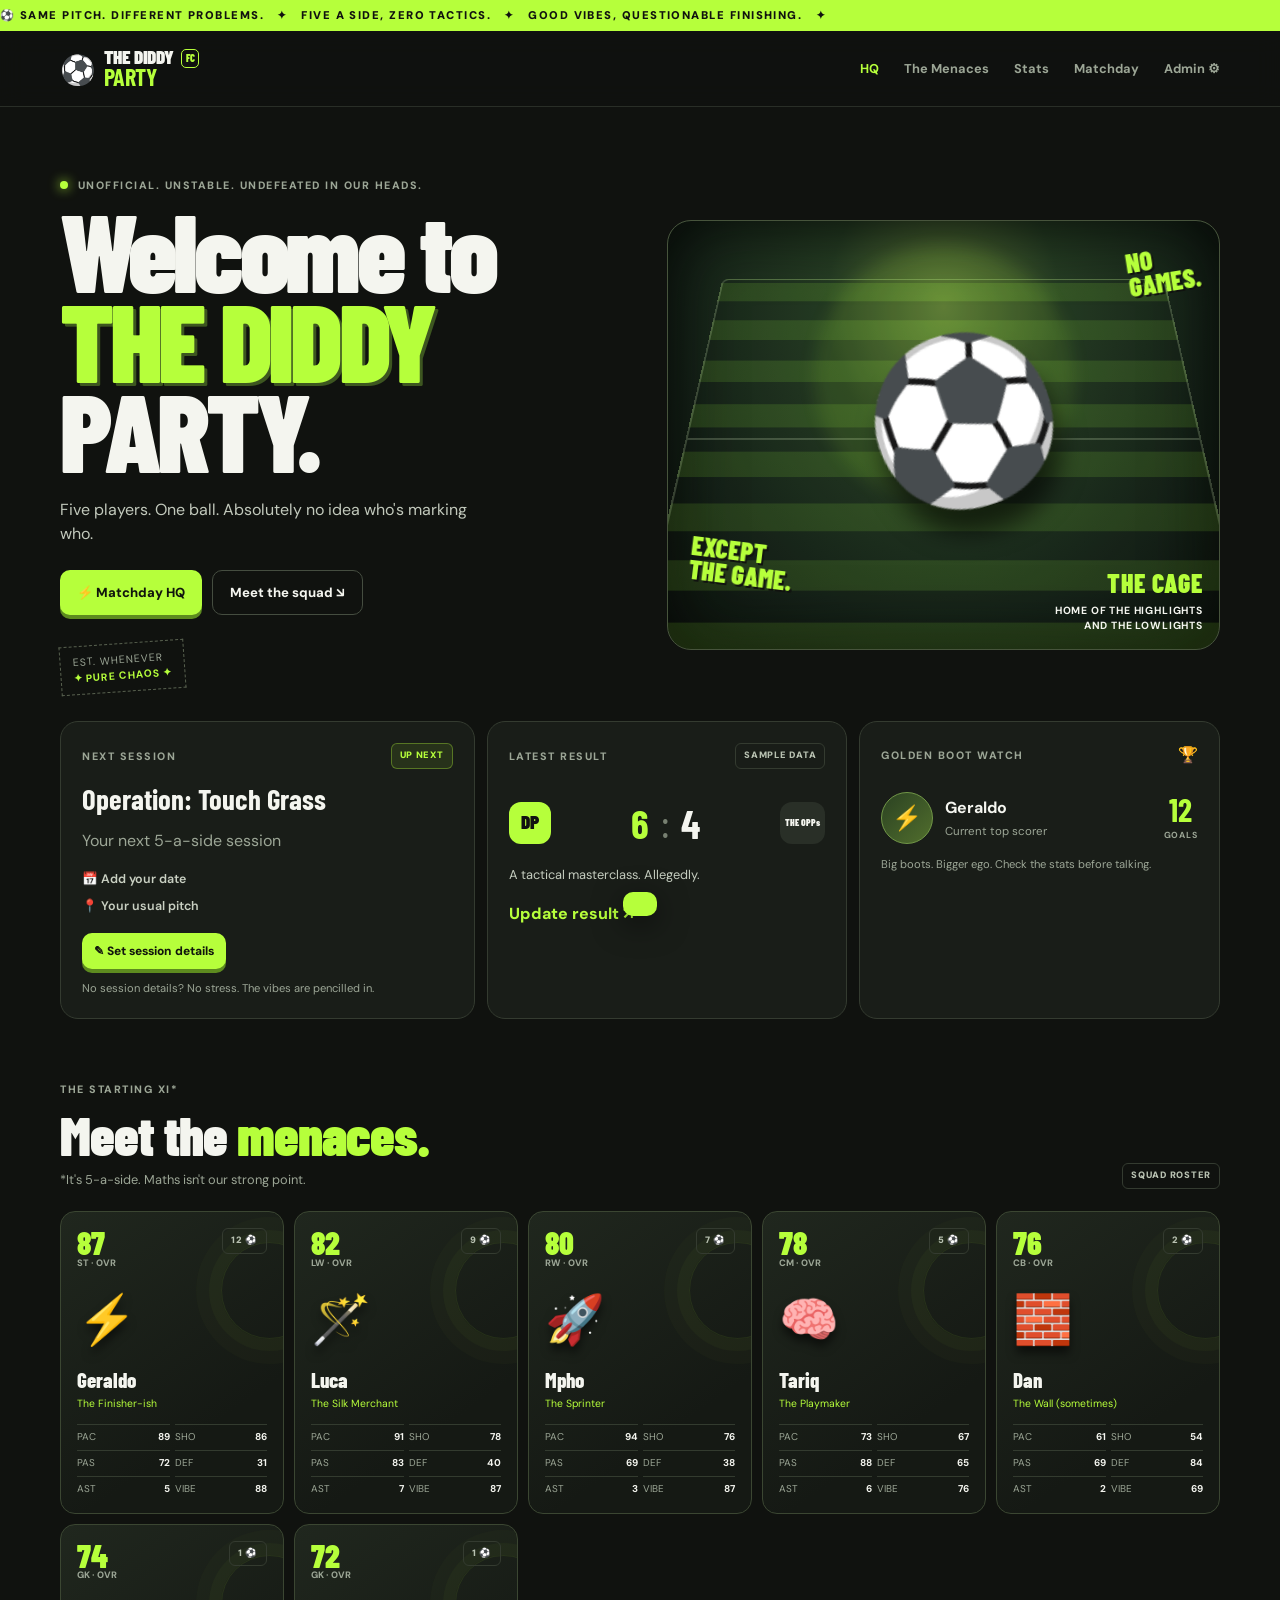
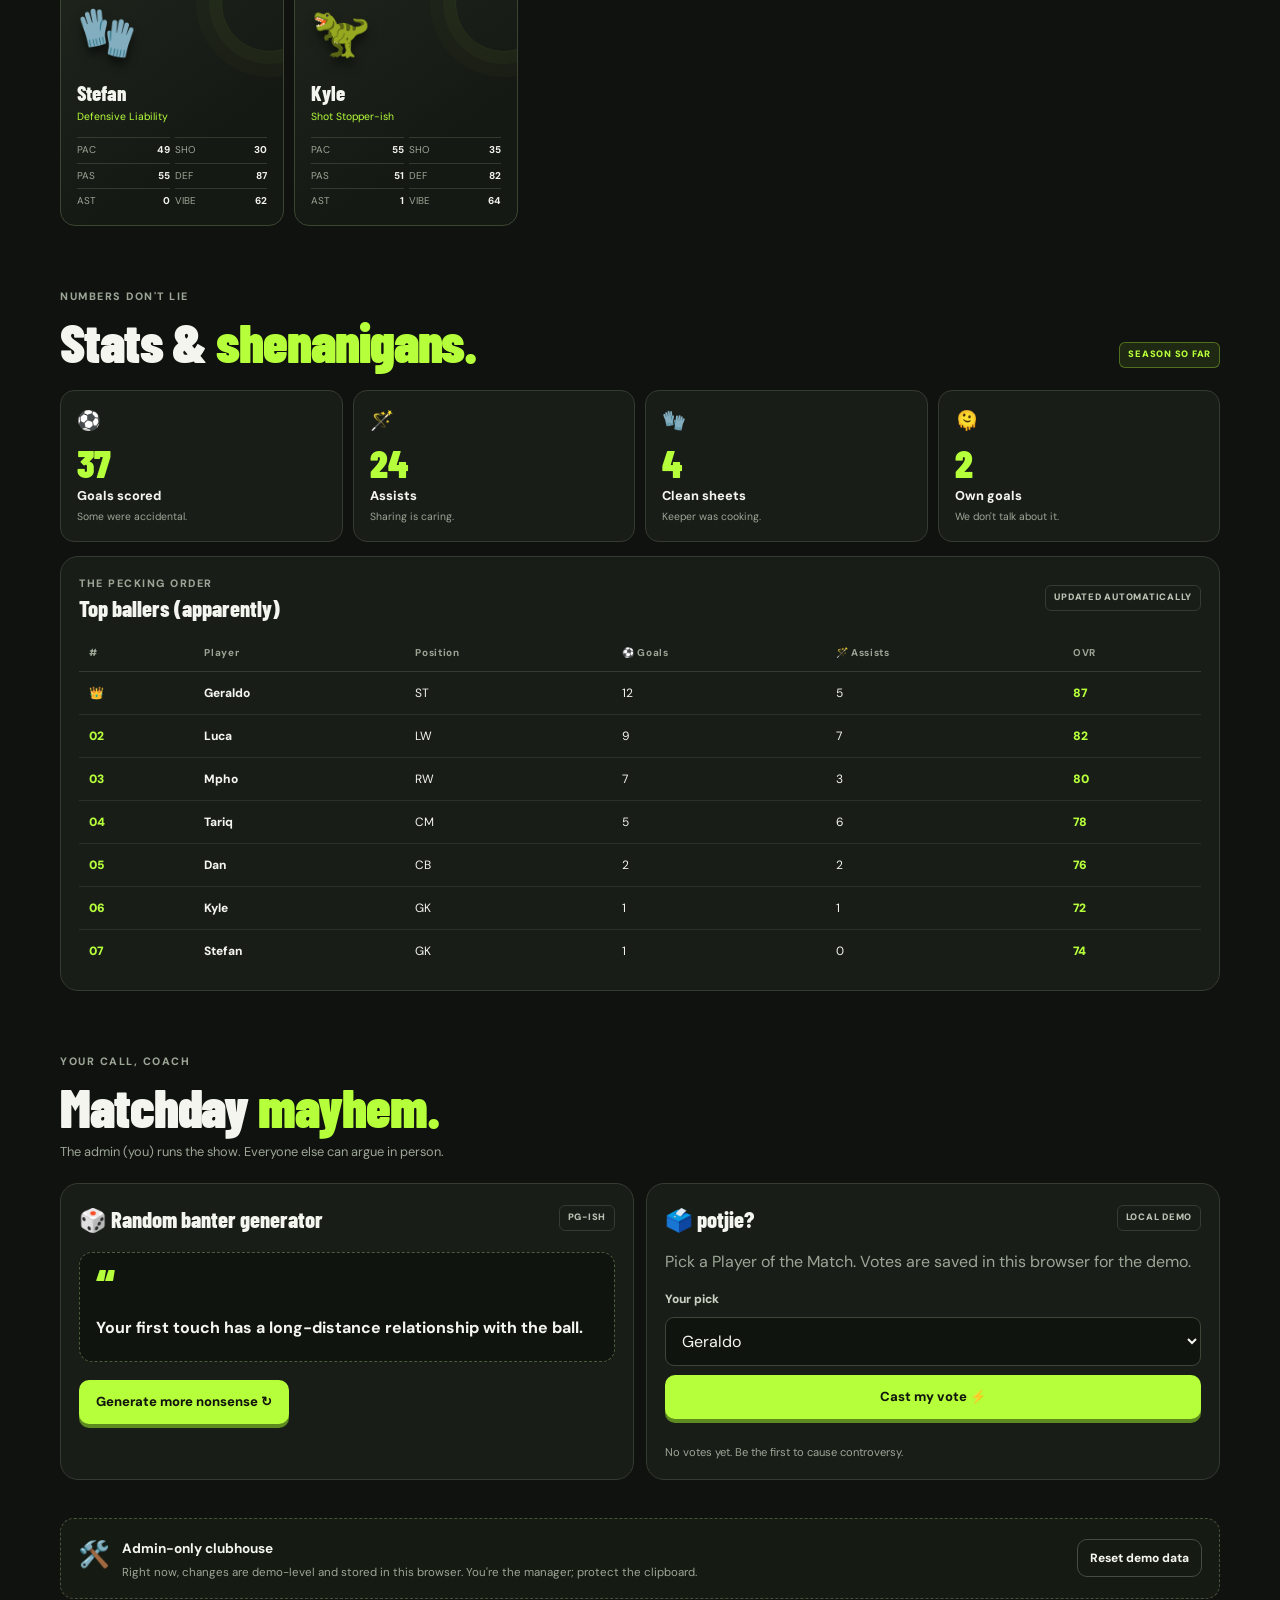
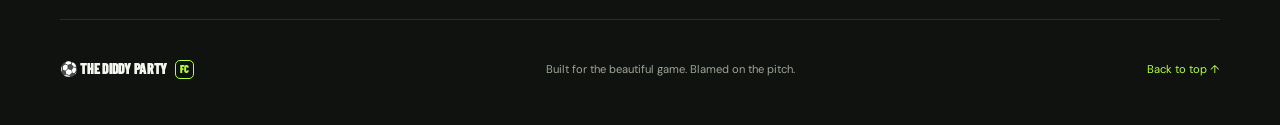
==== commit 4c421b73: "Update panel heading from 'Who cooked today?' to 'potjie?'potjie" ====
--- a/index.html
+++ b/index.html
@@ -56,7 +56,7 @@
 
       <article class="panel top-scorer">
         <div class="panel-head"><span class="eyebrow">GOLDEN BOOT WATCH</span><span>🏆</span></div>
-        <div class="scorer-row"><div class="avatar avatar-large">⚡</div><div><h3 id="topScorerName">Geraldo</h3><p class="muted">Current top scorer</p></div><strong class="goal-count"><span id="topScorerGoals">12</span><small>GOALS</small></strong></div>
+        <div class="scorer-row"><div class="avatar avatar-large">⚡</div><div><h3 id="topScorerName">Josh</h3><p class="muted">Current top scorer</p></div><strong class="goal-count"><span id="topScorerGoals">12</span><small>GOALS</small></strong></div>
         <p class="tiny muted">Big boots. Bigger ego. Check the stats before talking.</p>
       </article>
     </section>
@@ -89,7 +89,7 @@
           <button class="button button-green" id="banterBtn">Generate more nonsense ↻</button>
         </article>
         <article class="panel">
-          <div class="panel-head"><h3>🗳️ Who cooked today?</h3><span class="tag">LOCAL DEMO</span></div>
+          <div class="panel-head"><h3>🗳️ potjie?</h3><span class="tag">LOCAL DEMO</span></div>
           <p class="muted">Pick a Player of the Match. Votes are saved in this browser for the demo.</p>
           <form id="voteForm" class="stack">
             <label for="votePlayer">Your pick</label><select id="votePlayer" required></select>
@@ -127,4 +127,4 @@
   </dialog>
   <div id="toast" class="toast" role="status" aria-live="polite"></div>
 </body>
-</html>+</html>
